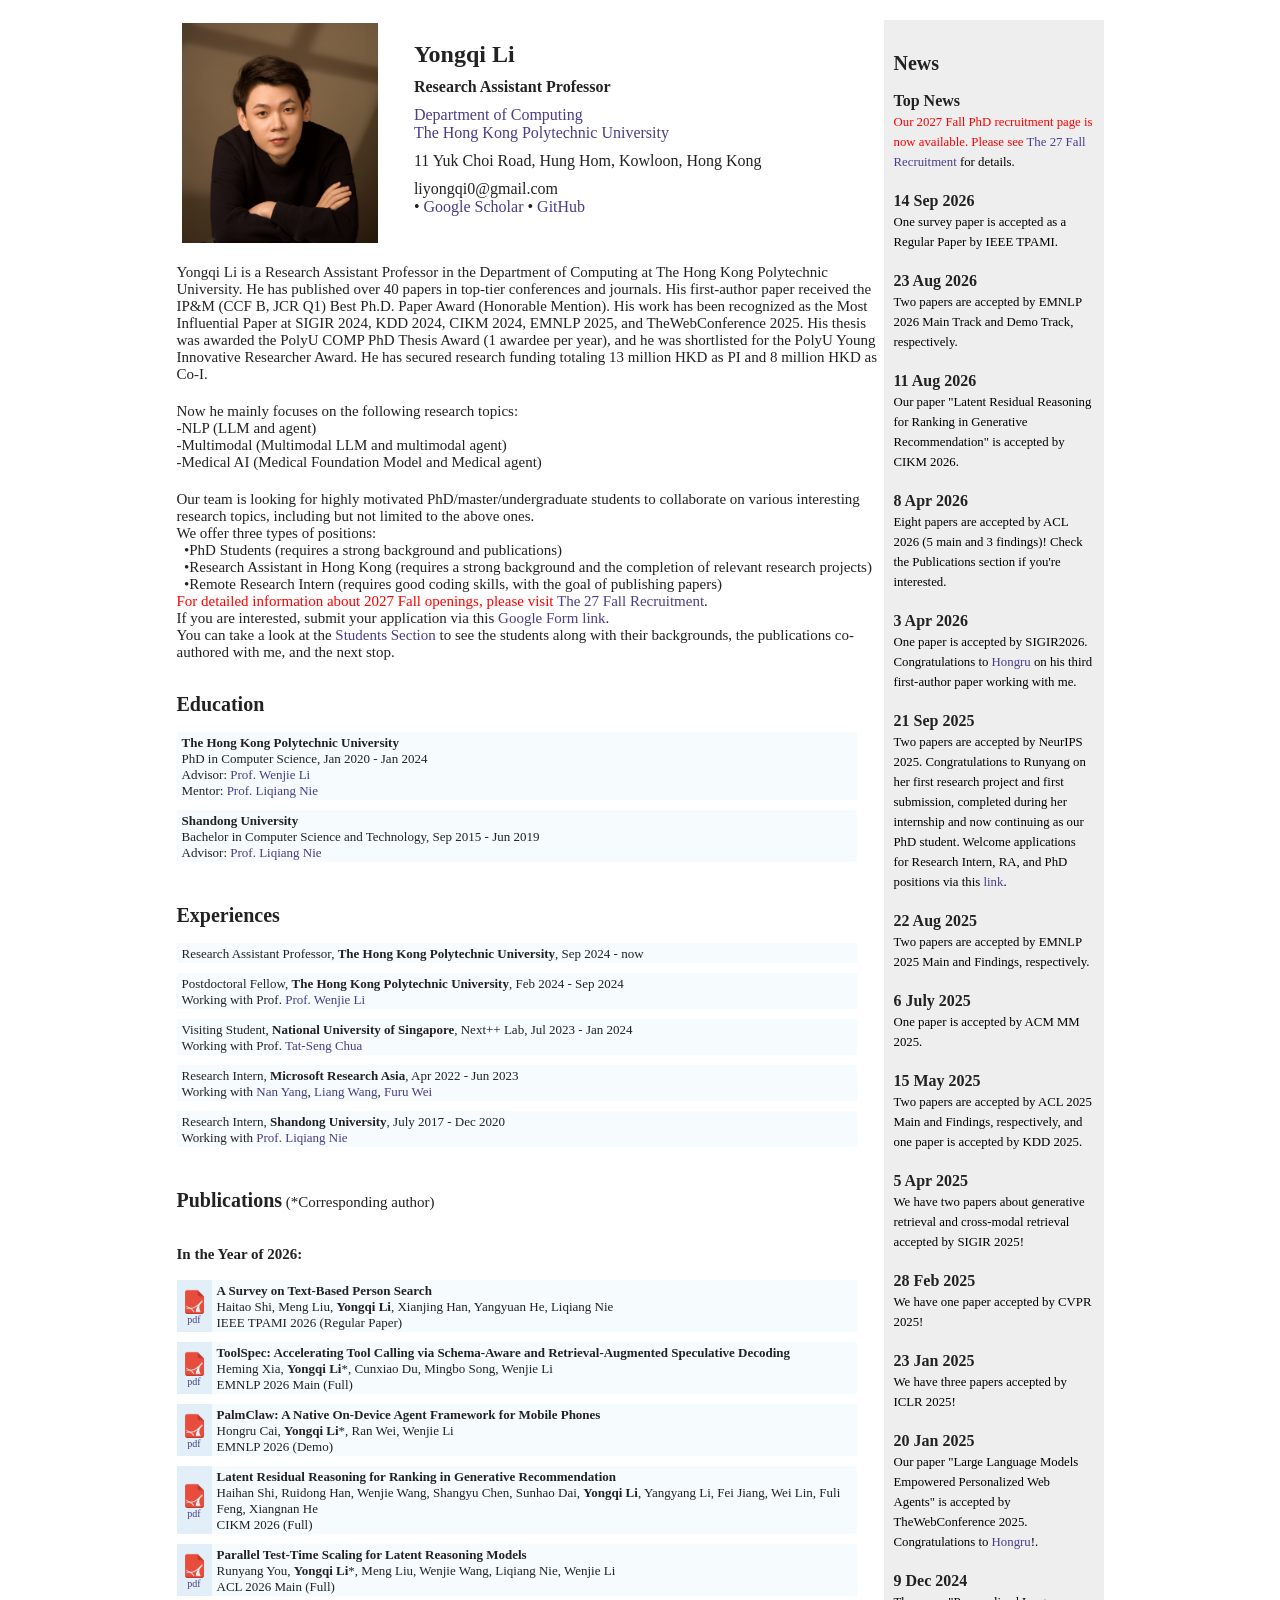
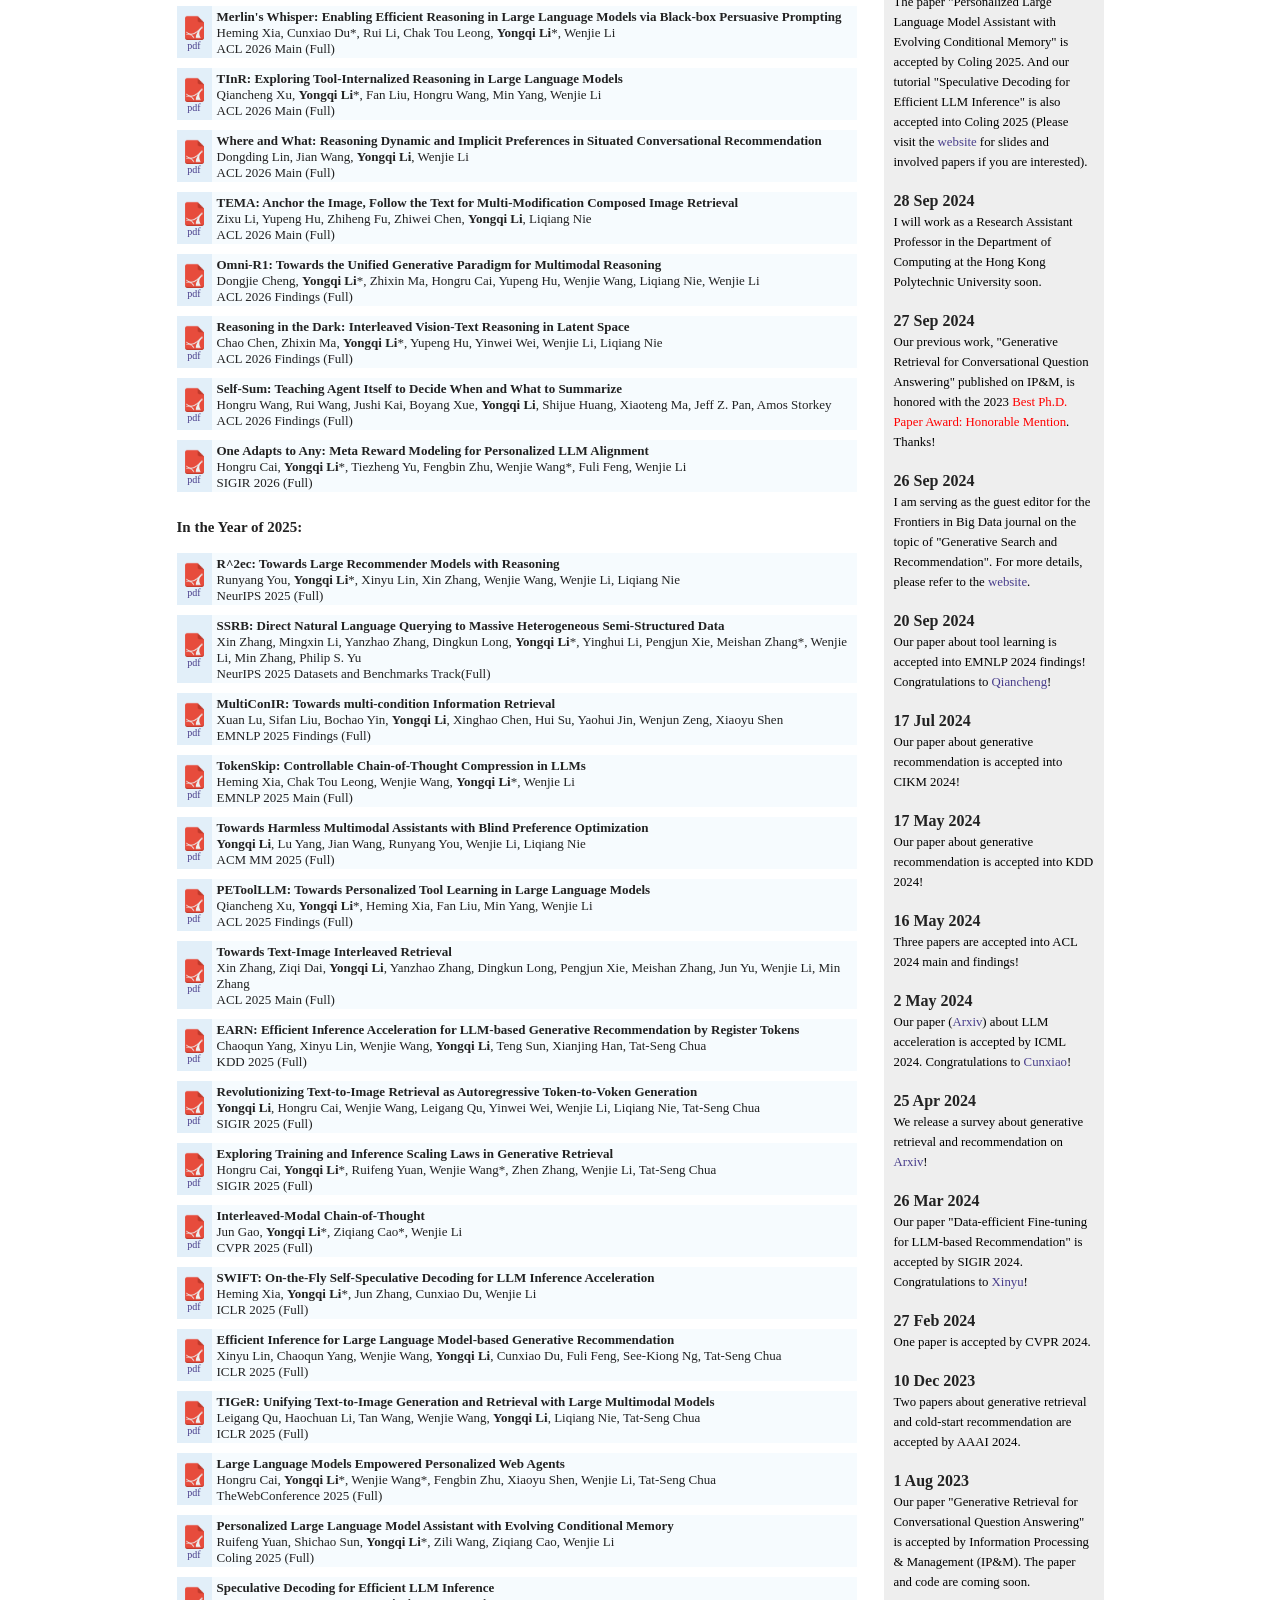
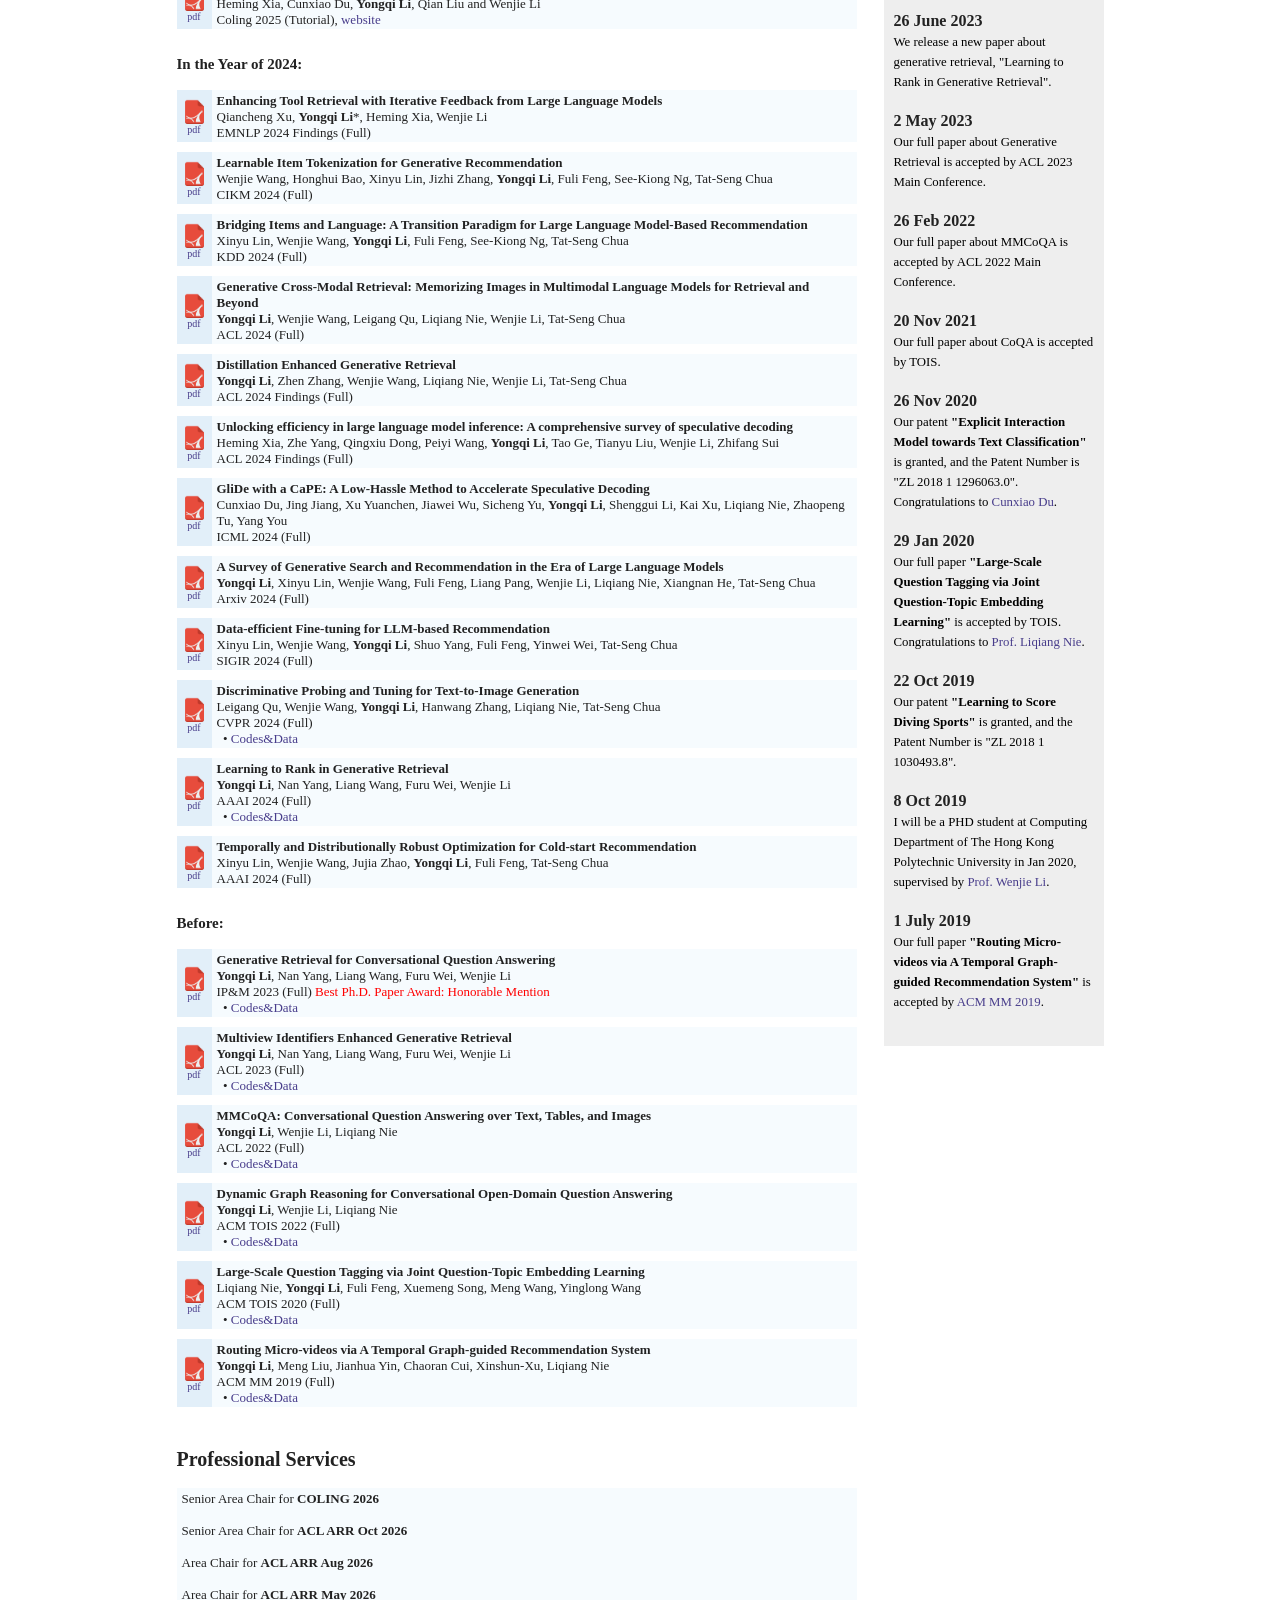
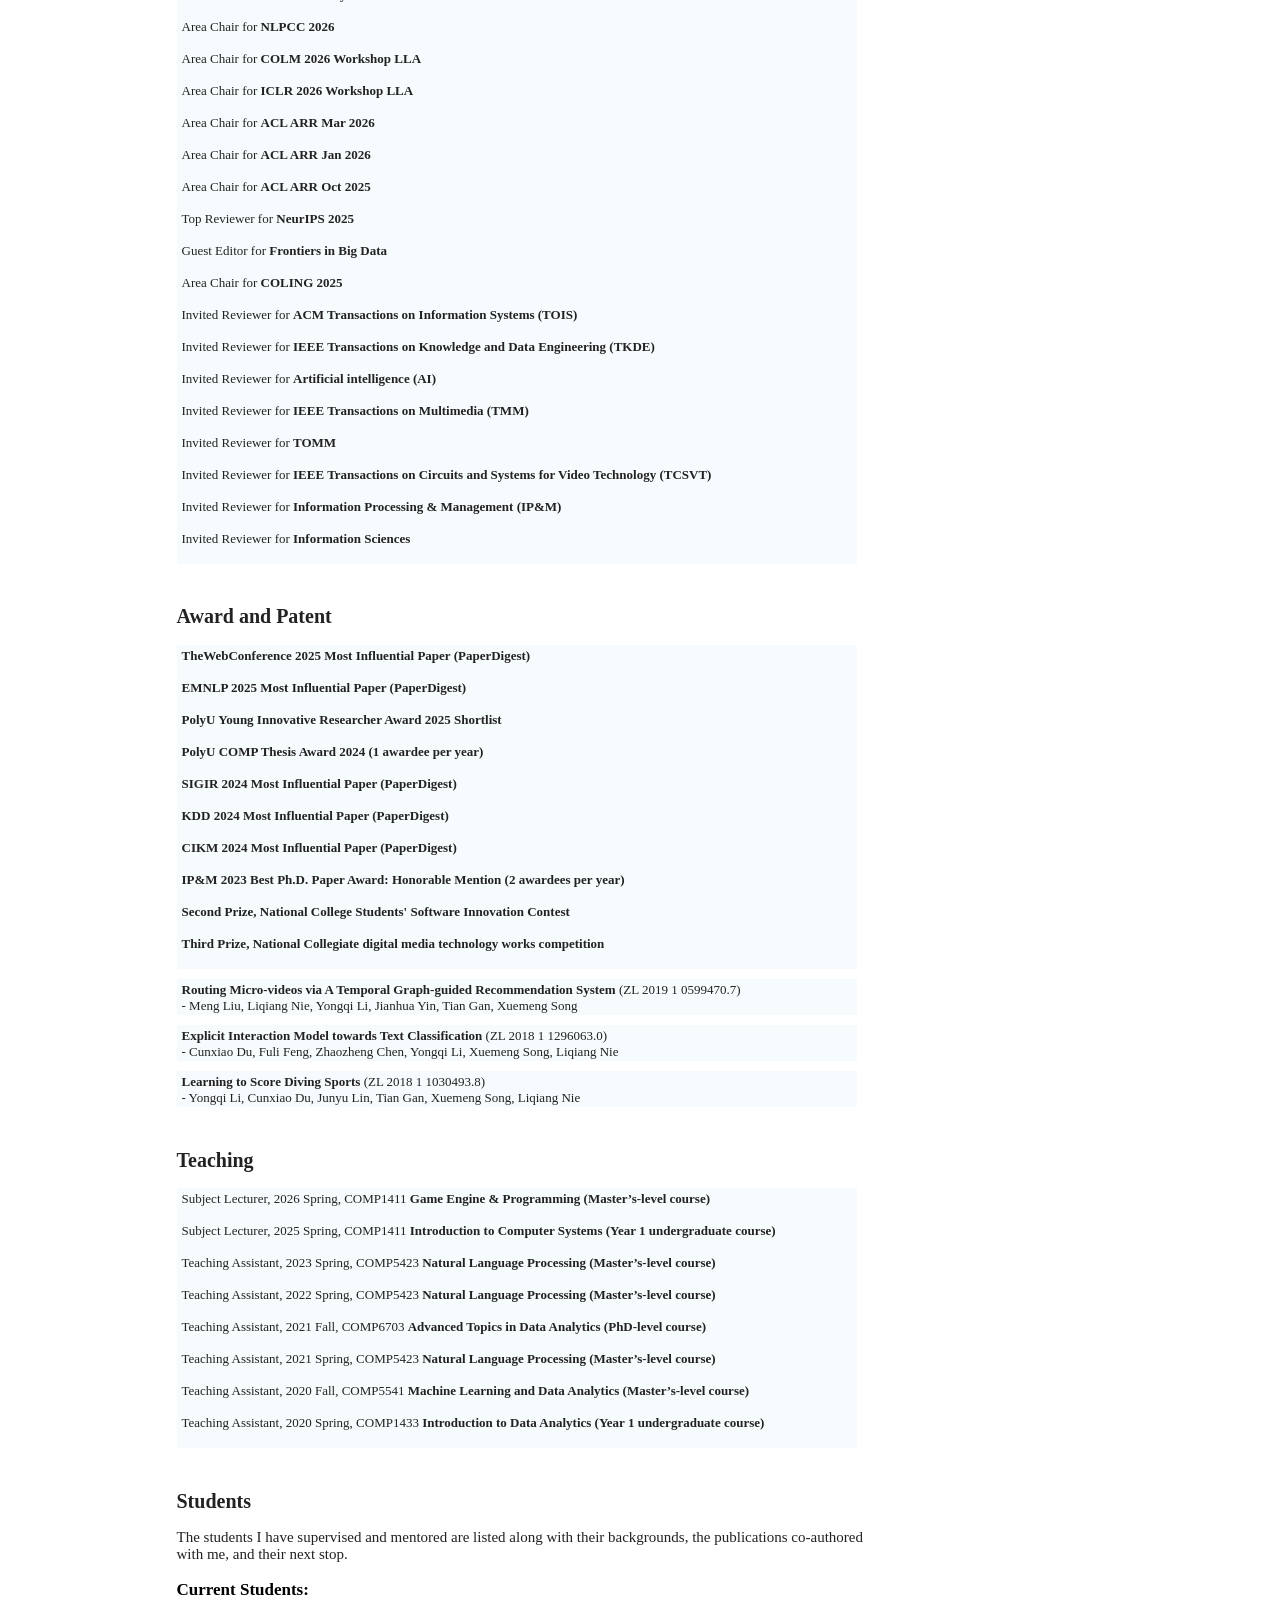
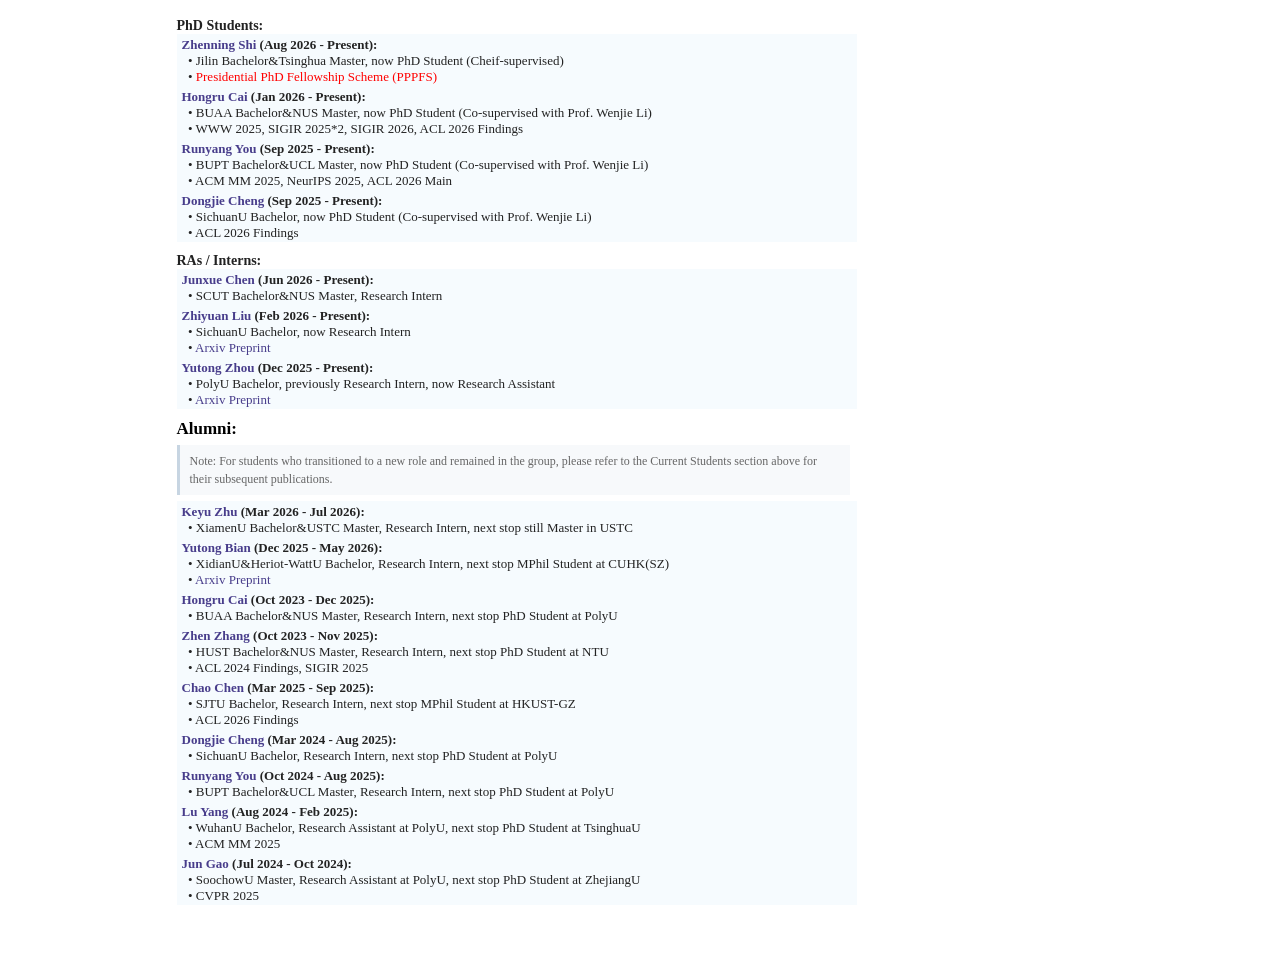
==== index.html @ d88c1c9e "Add ACL ARR Oct 2026 senior area chair service" ====
<!DOCTYPE html>
<html><head><meta http-equiv="Content-Type" content="text/html; charset=UTF-8"><meta content="IE=7.0000" http-equiv="X-UA-Compatible">
<title>Yongqi Li's Homepage</title>
<meta name="description" content="Yongqi Li.">
<meta name="keywords" content="Yongqi Li, Polyu, homepage, PHD">

<style>@-moz-keyframes nodeInserted{from{opacity:0.99;}to{opacity:1;}}@-webkit-keyframes nodeInserted{from{opacity:0.99;}to{opacity:1;}}@-o-keyframes nodeInserted{from{opacity:0.99;}to{opacity:1;}}@keyframes nodeInserted{from{opacity:0.99;}to{opacity:1;}}embed,object{animation-duration:.001s;-ms-animation-duration:.001s;-moz-animation-duration:.001s;-webkit-animation-duration:.001s;-o-animation-duration:.001s;animation-name:nodeInserted;-ms-animation-name:nodeInserted;-moz-animation-name:nodeInserted;-webkit-animation-name:nodeInserted;-o-animation-name:nodeInserted;}</style>	
	
<link rel="stylesheet" type="text/css" href="./files/liyongqi.css">
<meta name="google-site-verification" content="OU-xCmiAYHXy1Aj5mcXXaFv9VjXH0fn1X__CmSR6dUg" />

</head>


<body>
<div id="content">

<!-- ============================NEWS===========================================!-->
<div id="news">
    <h2>News</h2><br>
    <font size="3px">
		
    <b>Top News</b><br>
    <span class="easylink">
    <font color="#FF0000">Our 2027 Fall PhD recruitment page is now available. Please see</font> <a href="./recruitment/2027-fall.html" target="_blank">The 27 Fall Recruitment</a> for details.
    </span><br><br>
		
    <b>14 Sep 2026</b><br>
    <span class="easylink">
    One survey paper is accepted as a Regular Paper by IEEE TPAMI.
    </span><br><br>
		
    <b>23 Aug 2026</b><br>
    <span class="easylink">
    Two papers are accepted by EMNLP 2026 Main Track and Demo Track, respectively.
    </span><br><br>
		
    <b>11 Aug 2026</b><br>
    <span class="easylink">
    Our paper "Latent Residual Reasoning for Ranking in Generative Recommendation" is accepted by CIKM 2026.
    </span><br><br>
		

    <b>8 Apr 2026</b><br>
    <span class="easylink">
    Eight papers are accepted by ACL 2026 (5 main and 3 findings)! Check the Publications section if you're interested.
    </span><br><br>	
		
    <b>3 Apr 2026</b><br>
    <span class="easylink">
    One paper is accepted by SIGIR2026. Congratulations to <a href="https://hongrucai.github.io/" target="_blank">Hongru</a> on his third first-author paper working with me.
    </span><br><br>	
		
    <b>21 Sep 2025</b><br>
    <span class="easylink">
    Two papers are accepted by NeurIPS 2025. Congratulations to Runyang on her first research project and first submission, completed during her internship and now continuing as our PhD student. Welcome applications for Research Intern, RA, and PhD positions via this <a href="https://docs.google.com/forms/d/115_-SafJIjO_rqsUxLsIG0l2rPCyzAguagZvmbQ4vFg" target="_blank">link</a>.
    </span><br><br>	
		
    <b>22 Aug 2025</b><br>
    <span class="easylink">
    Two papers are accepted by EMNLP 2025 Main and Findings, respectively.
    </span><br><br>	
		
    <b>6 July 2025</b><br>
    <span class="easylink">
    One paper is accepted by ACM MM 2025.
    </span><br><br>	
	    
    <b>15 May 2025</b><br>
    <span class="easylink">
    Two papers are accepted by ACL 2025 Main and Findings, respectively, and one paper is accepted by KDD 2025.
    </span><br><br>	
	    	    
    <b>5 Apr 2025</b><br>
    <span class="easylink">
    We have two papers about generative retrieval and cross-modal retrieval accepted by SIGIR 2025!
    </span><br><br>	
	    
    <b>28 Feb 2025</b><br>
    <span class="easylink">
    We have one paper accepted by CVPR 2025!
    </span><br><br>	
	    
    <b>23 Jan 2025</b><br>
    <span class="easylink">
    We have three papers accepted by ICLR 2025!
    </span><br><br>	
	    
	    
    <b>20 Jan 2025</b><br>
    <span class="easylink">
    Our paper "Large Language Models Empowered Personalized Web Agents" is accepted by TheWebConference 2025. Congratulations to <a href="https://hongrucai.github.io/" target="_blank">Hongru</a>!.
    </span><br><br>	
	    
    <b>9 Dec 2024</b><br>
    <span class="easylink">
    The paper "Personalized Large Language Model Assistant with Evolving Conditional Memory" is accepted by Coling 2025. And our tutorial "Speculative Decoding for Efficient LLM Inference" is also accepted into Coling 2025 (Please visit the <a href="https://speculative-decoding.github.io/" target="_blank">website</a> for slides and involved papers if you are interested).
    </span><br><br>	
	    
    <b>28 Sep 2024</b><br>
    <span class="easylink">
    I will work as a Research Assistant Professor in the Department of Computing at the Hong Kong Polytechnic University soon.
    </span><br><br>	
	    
    <b>27 Sep 2024</b><br>
    <span class="easylink">
    Our previous work, "Generative Retrieval for Conversational Question Answering" published on IP&M, is honored with the 2023 <font color="#FF0000">Best Ph.D. Paper Award: Honorable Mention</font>. Thanks!
    </span><br><br>	
	    
    <b>26 Sep 2024</b><br>
    <span class="easylink">
    I am serving as the guest editor for the Frontiers in Big Data journal on the topic of "Generative Search and Recommendation". For more details, please refer to the <a href="https://www.frontiersin.org/research-topics/64483/generative-search-and-recommendation" target="_blank">website</a>.
    </span><br><br>	
	    

    <b>20 Sep 2024</b><br>
    <span class="easylink">
    Our paper about tool learning is accepted into EMNLP 2024 findings!  Congratulations to <a href="https://scholar.google.com/citations?user=V1bNf2wAAAAJ" target="_blank">Qiancheng</a>!
    </span><br><br>	
	    
	    
    <b>17 Jul 2024</b><br>
    <span class="easylink">
    Our paper about generative recommendation is accepted into CIKM 2024!
    </span><br><br>	


    <b>17 May 2024</b><br>
    <span class="easylink">
    Our paper about generative recommendation is accepted into KDD 2024!
    </span><br><br>	

	    
    <b>16 May 2024</b><br>
    <span class="easylink">
    Three papers are accepted into ACL 2024 main and findings!
    </span><br><br>	

	    
    <b>2 May 2024</b><br>
    <span class="easylink">
    Our paper (<a href="https://arxiv.org/abs/2402.02082" target="_blank">Arxiv</a>) about LLM acceleration is accepted by ICML 2024.  Congratulations to <a href="https://nonvolatilememory.github.io/" target="_blank">Cunxiao</a>!
    </span><br><br>	

	    
    
    <b>25 Apr 2024</b><br>
    <span class="easylink">
    We release a survey about generative retrieval and recommendation on <a href="https://arxiv.org/abs/2404.16924" target="_blank">Arxiv</a>!
    </span><br><br>


    <b>26 Mar 2024</b><br>
    <span class="easylink">
    Our paper "Data-efficient Fine-tuning for LLM-based Recommendation" is accepted by SIGIR 2024. Congratulations to <a href="https://scholar.google.com.hk/citations?user=0O_bs3UAAAAJ&hl=zh-CN" target="_blank">Xinyu</a>!
    </span><br><br>	
	    
    <b>27 Feb 2024</b><br>
    <span class="easylink">
    One paper is accepted by CVPR 2024. 
    </span><br><br>	
	    	    	  
	    
    <b>10 Dec 2023</b><br>
    <span class="easylink">
    Two papers about generative retrieval and cold-start recommendation are accepted by AAAI 2024. 
    </span><br><br>	
	    	    	    
    <b>1 Aug 2023</b><br>
    <span class="easylink">
    Our paper "Generative Retrieval for Conversational Question Answering" is accepted by Information Processing & Management (IP&M). The paper and code are coming soon.
    </span><br><br>	
	    	    
    <b>26 June 2023</b><br>
    <span class="easylink">
    We release a new paper about generative retrieval, "Learning to Rank in Generative Retrieval".
    </span><br><br>	
	    
    <b>2 May 2023</b><br>
    <span class="easylink">
    Our full paper about Generative Retrieval is accepted by ACL 2023 Main Conference.
    </span><br><br>	
	    
    <b>26 Feb 2022</b><br>
    <span class="easylink">
    Our full paper about MMCoQA is accepted by ACL 2022 Main Conference.
    </span><br><br>		    
	    
	    
    <b>20 Nov 2021</b><br>
    <span class="easylink">
    Our full paper about CoQA is accepted by TOIS.
    </span><br><br>	
	    
    <b>26 Nov 2020</b><br>
    <span class="easylink">
    Our patent <b>"Explicit Interaction Model towards Text Classification"</b> is granted, and the Patent Number is "ZL 2018 1 1296063.0". Congratulations to <a href="https://nonvolatilememory.github.io/" target="_blank">Cunxiao Du</a>.
    </span><br><br>	    

	    
    <b>29 Jan 2020</b><br>
    <span class="easylink">
    Our full paper <b>"Large-Scale Question Tagging via Joint Question-Topic Embedding Learning"</b> is accepted by TOIS. Congratulations to <a href="https://liqiangnie.github.io/" target="_blank">Prof. Liqiang Nie</a>. 
    </span><br><br>
	    
	    
    <b>22 Oct 2019</b><br>
    <span class="easylink">
    Our patent <b>"Learning to Score Diving Sports"</b> is granted, and the Patent Number is "ZL 2018 1 1030493.8". 
    </span><br><br>
	    
    <b>8 Oct 2019</b><br>
    <span class="easylink">
    I will be a PHD student at Computing Department of The Hong Kong Polytechnic University in Jan 2020, supervised by <a href="http://www4.comp.polyu.edu.hk/~cswjli/" target="_blank">Prof. Wenjie Li</a>.
    </span><br><br>
	    
    <b>1 July 2019</b><br>
    <span class="easylink">
    Our full paper <b>"Routing Micro-videos via A Temporal Graph-guided Recommendation System"</b> is accepted by <a href="https://www.acmmm.org/2019/" target="_blank">ACM MM 2019</a>.
    </span><br><br>
	    
    </font>
</div>
<!-- ============================NEWS===========================================!-->


<!-- ============================Profiles===========================================!-->
<div id="left">
<table style="background-color:white;">
<tbody><tr nosave="">
<td valign="CENTER">
<img src="./images/profile2.jpg" height="220" align="left">
</td>

<td valign="CENTER" align="left">
<font size="+0">
<b><font size="+2">Yongqi Li&nbsp;</font></b>
<p style="margin-left:0px;">
</p><p style="margin-left:0px;">
<b>Research Assistant Professor</b>
</p><p style="margin-left:0px;">
<a href="https://www.comp.polyu.edu.hk/en-us/", target="_blank">Department of Computing</a><br/>
<a href="https://www.polyu.edu.hk/web/en/home/index.html", target="_blank">The Hong Kong Polytechnic University</a><br/>
</p><p style="margin-left:0px;">
11 Yuk Choi Road, Hung Hom, Kowloon, Hong Kong<br>
</p><p style="margin-left:0px;">
liyongqi0@gmail.com</a><br>
<!--&bull; <a href="files/CV_liyongqi0.pdf">CV</a>!--> &bull; <a href="https://scholar.google.com.hk/citations?hl=zh-CN&user=JHpVycsAAAAJ">Google Scholar</a> &bull; <a href="https://github.com/ModalityDance">GitHub</a> <br>
</p></font><p><font size="+0">
</font>
</p></td>
</tr>
</tbody></table>

<div style="margin-top:20px;">
Yongqi Li is a Research Assistant Professor in the Department of Computing at The Hong Kong Polytechnic University. He has published over 40 papers in top-tier conferences and journals. 
His first-author paper received the IP&amp;M (CCF B, JCR Q1) Best Ph.D. Paper Award (Honorable Mention). His work has been recognized as the Most Influential Paper at SIGIR 2024, KDD 2024, CIKM 2024, EMNLP 2025, and TheWebConference 2025. 
His thesis was awarded the PolyU COMP PhD Thesis Award (1 awardee per year), and he was shortlisted for the PolyU Young Innovative Researcher Award. 
He has secured research funding totaling 13 million HKD as PI and 8 million HKD as Co-I. <be>
</div>
<div style="margin-top:20px;">
Now he mainly focuses on the following research topics:<br>
-NLP (LLM and agent)<br>
-Multimodal (Multimodal LLM and multimodal agent)<br>
-Medical AI (Medical Foundation Model and Medical agent)<be>
</div>
<div style="margin-top:20px;">
Our team is looking for highly motivated PhD/master/undergraduate students to collaborate on various interesting research topics, including but not limited to the above ones.<br>
We offer three types of positions:<br>
&nbsp;&nbsp;&bull;PhD Students (requires a strong background and publications)<br>
&nbsp;&nbsp;&bull;Research Assistant in Hong Kong (requires a strong background and the completion of relevant research projects)<br>
&nbsp;&nbsp;&bull;Remote Research Intern (requires good coding skills, with the goal of publishing papers)<br>
<font color="#FF0000">For detailed information about 2027 Fall openings, please visit</font> <a href="./recruitment/2027-fall.html" target="_blank">The 27 Fall Recruitment</a>.<br>
If you are interested, submit your application via this <a href="https://docs.google.com/forms/d/115_-SafJIjO_rqsUxLsIG0l2rPCyzAguagZvmbQ4vFg" target="_blank">Google Form link</a>.<br>
You can take a look at the <a href="#Students">Students Section</a> to see the students along with their backgrounds, the publications co-authored with me, and the next stop.
</div>
<!-- ============================Profiles===========================================!-->




<!-- ============================Education===========================================!-->
<h2 style="CLEAR: both;">Education</h2>
<table>
  <tbody>
  <tr>
    <td><span class="title">The Hong Kong Polytechnic University </span> <br>
	PhD in Computer Science, Jan 2020 - Jan 2024 <br>
	Advisor: <a href="http://www4.comp.polyu.edu.hk/~cswjli/" target="_blank">Prof. Wenjie Li</a> <br>
	Mentor:  <a href="https://liqiangnie.github.io/" target="_blank">Prof. Liqiang Nie</a>
	    
     </td></tr></tbody></table>

<table>
  <tbody>
  <tr>
    <td><span class="title">Shandong University </span> <br>
	Bachelor in Computer Science and Technology, Sep 2015 - Jun 2019 <br>
	Advisor:  <a href="https://liqiangnie.github.io/" target="_blank">Prof. Liqiang Nie</a>
     </td></tr></tbody></table>
<!-- ============================Education===========================================!-->


<!-- ============================Experiences===========================================!-->
<h2 style="CLEAR: both">Experiences</h2>
<table>
  <tbody><tr>
    <td> Research Assistant Professor, <span class="title">The Hong Kong Polytechnic University</span>, Sep 2024 - now<br>
		</td></tr></tbody>
</table>
<table>
  <tbody><tr>
    <td> Postdoctoral Fellow, <span class="title">The Hong Kong Polytechnic University</span>, Feb 2024 - Sep 2024 <br>
	Working with Prof. <a href="http://www4.comp.polyu.edu.hk/~cswjli/" target="_blank">Prof. Wenjie Li</a>
		</td></tr></tbody>
</table>
<table>
  <tbody><tr>
    <td> Visiting Student, <span class="title">National University of Singapore</span>, Next++ Lab, Jul 2023 - Jan 2024 <br>
	 Working with Prof. <a href="https://scholar.google.com.hk/citations?user=Z9DWCBEAAAAJ&hl=zh-CN" target="_blank">Tat-Seng Chua</a>
		</td></tr></tbody>
</table>
<table>
  <tbody><tr>
    <td> Research Intern, <span class="title">Microsoft Research Asia</span>, Apr 2022 - Jun 2023 <br>
		Working with <a href="https://scholar.google.com.hk/citations?user=InAQ3o0AAAAJ&hl=zh-CN&oi=ao" target="_blank">Nan Yang</a>, <a href="https://scholar.google.com.hk/citations?hl=zh-CN&user=NfJbKJ4AAAAJ" target="_blank">Liang Wang</a>, <a href="https://scholar.google.com.hk/citations?user=G-V1VpwAAAAJ&hl=en&oi=ao" target="_blank">Furu Wei</a>
		</td></tr></tbody>
</table>
<table>
  <tbody><tr>
    <td> Research Intern, <span class="title">Shandong University</span>, July 2017 - Dec 2020 <br>
		Working with <a href="https://liqiangnie.github.io/" target="_blank">Prof. Liqiang Nie</a>
		</td></tr></tbody>
</table>
<!-- ============================Experiences===========================================!-->


<!-- ============================Papers===========================================!-->


<div id="papers">
<h2 style="CLEAR: both">Publications<a href="" target="_blank"></a></h2> (*Corresponding author)
</br>


</br> <b> In the Year of 2026: </b> </br></br>

<table>
  <tbody>
  <tr>
    <td class="left"><a href="xxx"
      target="_blank"><img src="./images/pdf.png" width="25" height="25"><br>pdf</a></td>
    <td><span class="title">A Survey on Text-Based Person Search</span>
      <br>Haitao Shi, Meng Liu, <b>Yongqi Li</b>, Xianjing Han, Yangyuan He, Liqiang Nie
      <br>IEEE TPAMI 2026 (Regular Paper)
    </td>
  </tr>
  </tbody>
</table>

<table>
  <tbody>
  <tr>
    <td class="left"><a href="https://openreview.net/pdf?id=8YJuFvsi7a"
      target="_blank"><img src="./images/pdf.png" width="25" height="25"><br>pdf</a></td>
    <td><span class="title">ToolSpec: Accelerating Tool Calling via Schema-Aware and Retrieval-Augmented Speculative Decoding</span>
      <br>Heming Xia, <b>Yongqi Li</b>*, Cunxiao Du, Mingbo Song, Wenjie Li
      <br>EMNLP 2026 Main (Full)
    </td>
  </tr>
  </tbody>
</table>

<table>
  <tbody>
  <tr>
    <td class="left"><a href="https://arxiv.org/abs/2607.13027"
      target="_blank"><img src="./images/pdf.png" width="25" height="25"><br>pdf</a></td>
    <td><span class="title">PalmClaw: A Native On-Device Agent Framework for Mobile Phones</span>
      <br>Hongru Cai, <b>Yongqi Li</b>*, Ran Wei, Wenjie Li
      <br>EMNLP 2026 (Demo)
    </td>
  </tr>
  </tbody>
</table>

<table>
  <tbody>
  <tr>
    <td class="left"><a href="xxx"
      target="_blank"><img src="./images/pdf.png" width="25" height="25"><br>pdf</a></td>
    <td><span class="title">Latent Residual Reasoning for Ranking in Generative Recommendation</span>
      <br>Haihan Shi, Ruidong Han, Wenjie Wang, Shangyu Chen, Sunhao Dai, <b>Yongqi Li</b>, Yangyang Li, Fei Jiang, Wei Lin, Fuli Feng, Xiangnan He
      <br>CIKM 2026 (Full)
    </td>
  </tr>
  </tbody>
</table>

<table>
  <tbody>
  <tr>
    <td class="left"><a href="xxx" 
      target="_blank"><img src="./images/pdf.png" width="25" height="25"><br>pdf</a></td>
    <td><span class="title">Parallel Test-Time Scaling for Latent Reasoning Models</span> 
      <br> Runyang You, <b>Yongqi Li</b>*, Meng Liu, Wenjie Wang, Liqiang Nie, Wenjie Li
    <br>ACL 2026 Main (Full)
  </td>
  </tr>
 </tbody>
</table>

<table>
  <tbody>
  <tr>
    <td class="left"><a href="xxx" 
      target="_blank"><img src="./images/pdf.png" width="25" height="25"><br>pdf</a></td>
    <td><span class="title">Merlin's Whisper: Enabling Efficient Reasoning in Large Language Models via Black-box Persuasive Prompting</span> 
      <br> Heming Xia, Cunxiao Du*, Rui Li, Chak Tou Leong, <b>Yongqi Li</b>*, Wenjie Li
    <br>ACL 2026 Main (Full)
  </td>
  </tr>
 </tbody>
</table>



<table>
  <tbody>
  <tr>
    <td class="left"><a href="xxx" 
      target="_blank"><img src="./images/pdf.png" width="25" height="25"><br>pdf</a></td>
    <td><span class="title">TInR: Exploring Tool-Internalized Reasoning in Large Language Models</span> 
      <br> Qiancheng Xu, <b>Yongqi Li</b>*, Fan Liu, Hongru Wang, Min Yang, Wenjie Li
    <br>ACL 2026 Main (Full)
  </td>
  </tr>
 </tbody>
</table>


<table>
  <tbody>
  <tr>
    <td class="left"><a href="xxx" 
      target="_blank"><img src="./images/pdf.png" width="25" height="25"><br>pdf</a></td>
    <td><span class="title">Where and What: Reasoning Dynamic and Implicit Preferences in Situated Conversational Recommendation</span> 
      <br> Dongding Lin, Jian Wang, <b>Yongqi Li</b>, Wenjie Li
    <br>ACL 2026 Main (Full)
  </td>
  </tr>
 </tbody>
</table>

<table>
  <tbody>
  <tr>
    <td class="left"><a href="xxx" 
      target="_blank"><img src="./images/pdf.png" width="25" height="25"><br>pdf</a></td>
    <td><span class="title">TEMA: Anchor the Image, Follow the Text for Multi-Modification Composed Image Retrieval</span> 
      <br> Zixu Li, Yupeng Hu, Zhiheng Fu, Zhiwei Chen, <b>Yongqi Li</b>, Liqiang Nie
    <br>ACL 2026 Main (Full)
  </td>
  </tr>
 </tbody>
</table>
	
<table>
  <tbody>
  <tr>
    <td class="left"><a href="xxx" 
      target="_blank"><img src="./images/pdf.png" width="25" height="25"><br>pdf</a></td>
    <td><span class="title">Omni-R1: Towards the Unified Generative Paradigm for Multimodal Reasoning</span> 
      <br> Dongjie Cheng, <b>Yongqi Li</b>*, Zhixin Ma, Hongru Cai, Yupeng Hu, Wenjie Wang, Liqiang Nie, Wenjie Li
    <br>ACL 2026 Findings (Full)
  </td>
  </tr>
 </tbody>
</table>

<table>
  <tbody>
  <tr>
    <td class="left"><a href="xxx" 
      target="_blank"><img src="./images/pdf.png" width="25" height="25"><br>pdf</a></td>
    <td><span class="title">Reasoning in the Dark: Interleaved Vision-Text Reasoning in Latent Space</span> 
      <br> Chao Chen, Zhixin Ma, <b>Yongqi Li</b>*, Yupeng Hu, Yinwei Wei, Wenjie Li, Liqiang Nie
    <br>ACL 2026 Findings (Full)
  </td>
  </tr>
 </tbody>
</table>



<table>
  <tbody>
  <tr>
    <td class="left"><a href="xxx" 
      target="_blank"><img src="./images/pdf.png" width="25" height="25"><br>pdf</a></td>
    <td><span class="title">Self-Sum: Teaching Agent Itself to Decide When and What to Summarize</span> 
      <br> Hongru Wang, Rui Wang, Jushi Kai, Boyang Xue, <b>Yongqi Li</b>, Shijue Huang, Xiaoteng Ma, Jeff Z. Pan, Amos Storkey
    <br>ACL 2026 Findings (Full)
  </td>
  </tr>
 </tbody>
</table>
	
<table>
  <tbody>
  <tr>
    <td class="left"><a href="xxx" 
      target="_blank"><img src="./images/pdf.png" width="25" height="25"><br>pdf</a></td>
    <td><span class="title">One Adapts to Any: Meta Reward Modeling for Personalized LLM Alignment</span> 
      <br> Hongru Cai, <b>Yongqi Li</b>*, Tiezheng Yu, Fengbin Zhu, Wenjie Wang*, Fuli Feng, Wenjie Li
    <br>SIGIR 2026 (Full)
  </td>
  </tr>
 </tbody>
</table>

	
</br> <b> In the Year of 2025: </b> </br></br>


<table>
  <tbody>
  <tr>
    <td class="left"><a href="https://arxiv.org/abs/2505.16994" 
			target="_blank"><img src="./images/pdf.png" width="25" height="25"><br>pdf</a></td>
    <td><span class="title">R^2ec: Towards Large Recommender Models with Reasoning</span> 
      <br> Runyang You, <b>Yongqi Li</b>*, Xinyu Lin, Xin Zhang, Wenjie Wang, Wenjie Li, Liqiang Nie
    <br>NeurIPS 2025 (Full)
  </td>
  </tr>
 </tbody>
</table>
	
<table>
  <tbody>
  <tr>
    <td class="left"><a href="xxx" 
			target="_blank"><img src="./images/pdf.png" width="25" height="25"><br>pdf</a></td>
    <td><span class="title">SSRB: Direct Natural Language Querying to Massive Heterogeneous Semi-Structured Data</span> 
      <br> Xin Zhang, Mingxin Li, Yanzhao Zhang, Dingkun Long, <b>Yongqi Li</b>*, Yinghui Li, Pengjun Xie, Meishan Zhang*, Wenjie Li, Min Zhang, Philip S. Yu
    <br>NeurIPS 2025 Datasets and Benchmarks Track(Full)
  </td>
  </tr>
 </tbody>
</table>

<table>
  <tbody>
  <tr>
    <td class="left"><a href="https://arxiv.org/abs/2503.08046" 
			target="_blank"><img src="./images/pdf.png" width="25" height="25"><br>pdf</a></td>
    <td><span class="title">MultiConIR: Towards multi-condition Information Retrieval</span> 
      <br> Xuan Lu, Sifan Liu, Bochao Yin, <b>Yongqi Li</b>, Xinghao Chen, Hui Su, Yaohui Jin, Wenjun Zeng, Xiaoyu Shen
    <br>EMNLP 2025 Findings (Full)
  </td>
  </tr>
 </tbody>
</table>

	
<table>
  <tbody>
  <tr>
    <td class="left"><a href="https://arxiv.org/abs/2502.12067" 
			target="_blank"><img src="./images/pdf.png" width="25" height="25"><br>pdf</a></td>
    <td><span class="title">TokenSkip: Controllable Chain-of-Thought Compression in LLMs</span> 
      <br> Heming Xia, Chak Tou Leong, Wenjie Wang, <b>Yongqi Li</b>*, Wenjie Li
    <br>EMNLP 2025 Main (Full)
  </td>
  </tr>
 </tbody>
</table>


	
<table>
  <tbody>
  <tr>
    <td class="left"><a href="https://arxiv.org/abs/2502.18980" 
			target="_blank"><img src="./images/pdf.png" width="25" height="25"><br>pdf</a></td>
    <td><span class="title">Towards Harmless Multimodal Assistants with Blind Preference Optimization</span> 
      <br> <b>Yongqi Li</b>, Lu Yang, Jian Wang, Runyang You, Wenjie Li, Liqiang Nie
    <br>ACM MM 2025 (Full)
  </td>
  </tr>
 </tbody>
</table>

<table>
  <tbody>
  <tr>
    <td class="left"><a href="https://arxiv.org/abs/2502.18980" 
			target="_blank"><img src="./images/pdf.png" width="25" height="25"><br>pdf</a></td>
    <td><span class="title">PEToolLLM: Towards Personalized Tool Learning in Large Language Models</span> 
      <br>Qiancheng Xu, <b>Yongqi Li</b>*, Heming Xia, Fan Liu, Min Yang, Wenjie Li
    <br>ACL 2025 Findings (Full)
  </td>
  </tr>
 </tbody>
</table>

	
<table>
  <tbody>
  <tr>
    <td class="left"><a href="https://arxiv.org/abs/2502.12799" 
			target="_blank"><img src="./images/pdf.png" width="25" height="25"><br>pdf</a></td>
    <td><span class="title">Towards Text-Image Interleaved Retrieval</span> 
      <br>Xin Zhang, Ziqi Dai, <b>Yongqi Li</b>, Yanzhao Zhang, Dingkun Long, Pengjun Xie, Meishan Zhang, Jun Yu, Wenjie Li, Min Zhang
    <br>ACL 2025 Main (Full)
  </td>
  </tr>
 </tbody>
</table>
	
	
<table>
  <tbody>
  <tr>
    <td class="left"><a href="" 
			target="_blank"><img src="./images/pdf.png" width="25" height="25"><br>pdf</a></td>
    <td><span class="title">EARN: Efficient Inference Acceleration for LLM-based Generative Recommendation by Register Tokens</span> 
      <br>Chaoqun Yang, Xinyu Lin, Wenjie Wang, <b>Yongqi Li</b>, Teng Sun, Xianjing Han, Tat-Seng Chua
    <br>KDD 2025 (Full)
  </td>
  </tr>
 </tbody>
</table>
	
<table>
  <tbody>
  <tr>
    <td class="left"><a href="https://arxiv.org/abs/2407.17274" 
			target="_blank"><img src="./images/pdf.png" width="25" height="25"><br>pdf</a></td>
    <td><span class="title">Revolutionizing Text-to-Image Retrieval as Autoregressive Token-to-Voken Generation</span> 
      <br><b>Yongqi Li</b>, Hongru Cai, Wenjie Wang, Leigang Qu, Yinwei Wei, Wenjie Li, Liqiang Nie, Tat-Seng Chua
    <br>SIGIR 2025 (Full)
  </td>
  </tr>
 </tbody>
</table>
	
<table>
  <tbody>
  <tr>
    <td class="left"><a href="https://arxiv.org/abs/2503.18941" 
			target="_blank"><img src="./images/pdf.png" width="25" height="25"><br>pdf</a></td>
    <td><span class="title">Exploring Training and Inference Scaling Laws in Generative Retrieval</span> 
      <br>Hongru Cai, <b>Yongqi Li</b>*, Ruifeng Yuan, Wenjie Wang*, Zhen Zhang, Wenjie Li, Tat-Seng Chua
    <br>SIGIR 2025 (Full)
  </td>
  </tr>
 </tbody>
</table>	
	
<table>
  <tbody>
  <tr>
    <td class="left"><a href="https://arxiv.org/abs/2410.06916" 
			target="_blank"><img src="./images/pdf.png" width="25" height="25"><br>pdf</a></td>
    <td><span class="title">Interleaved-Modal Chain-of-Thought</span> 
      <br>Jun Gao, <b>Yongqi Li</b>*, Ziqiang Cao*, Wenjie Li
    <br>CVPR 2025 (Full)
  </td>
  </tr>
 </tbody>
</table>	
	
	
	
<table>
  <tbody>
  <tr>
    <td class="left"><a href="https://arxiv.org/abs/2410.06916" 
			target="_blank"><img src="./images/pdf.png" width="25" height="25"><br>pdf</a></td>
    <td><span class="title">SWIFT: On-the-Fly Self-Speculative Decoding for LLM Inference Acceleration</span> 
      <br>Heming Xia, <b>Yongqi Li</b>*, Jun Zhang, Cunxiao Du, Wenjie Li
    <br>ICLR 2025 (Full)
  </td>
  </tr>
 </tbody>
</table>	
	
<table>
  <tbody>
  <tr>
    <td class="left"><a href="https://arxiv.org/abs/2410.05165" 
			target="_blank"><img src="./images/pdf.png" width="25" height="25"><br>pdf</a></td>
    <td><span class="title">Efficient Inference for Large Language Model-based Generative Recommendation </span> 
      <br>Xinyu Lin, Chaoqun Yang, Wenjie Wang, <b>Yongqi Li</b>, Cunxiao Du, Fuli Feng, See-Kiong Ng, Tat-Seng Chua
    <br>ICLR 2025 (Full)
  </td>
  </tr>
 </tbody>
</table>	

<table>
  <tbody>
  <tr>
    <td class="left"><a href="https://arxiv.org/abs/2406.05814" 
			target="_blank"><img src="./images/pdf.png" width="25" height="25"><br>pdf</a></td>
    <td><span class="title">TIGeR: Unifying Text-to-Image Generation and Retrieval with Large Multimodal Models </span> 
      <br>Leigang Qu, Haochuan Li, Tan Wang, Wenjie Wang, <b>Yongqi Li</b>, Liqiang Nie, Tat-Seng Chua
    <br>ICLR 2025 (Full)
  </td>
  </tr>
 </tbody>
</table>
	
<table>
  <tbody>
  <tr>
    <td class="left"><a href="https://arxiv.org/abs/2410.17236" 
			target="_blank"><img src="./images/pdf.png" width="25" height="25"><br>pdf</a></td>
    <td><span class="title">Large Language Models Empowered Personalized Web Agents </span> 
      <br>Hongru Cai, <b>Yongqi Li</b>*, Wenjie Wang*, Fengbin Zhu, Xiaoyu Shen, Wenjie Li, Tat-Seng Chua
    <br>TheWebConference 2025 (Full)
  </td>
  </tr>
 </tbody>
</table>
	
<table>
  <tbody>
  <tr>
    <td class="left"><a href="" 
			target="_blank"><img src="./images/pdf.png" width="25" height="25"><br>pdf</a></td>
    <td><span class="title">Personalized Large Language Model Assistant with Evolving Conditional Memory </span> 
      <br>Ruifeng Yuan, Shichao Sun, <b>Yongqi Li</b>*, Zili Wang, Ziqiang Cao, Wenjie Li
    <br>Coling 2025 (Full)
  </td>
  </tr>
 </tbody>
</table>
	
<table>
  <tbody>
  <tr>
    <td class="left"><a href="" 
			target="_blank"><img src="./images/pdf.png" width="25" height="25"><br>pdf</a></td>
    <td><span class="title">Speculative Decoding for Efficient LLM Inference </span> 
      <br>Heming Xia, Cunxiao Du, <b>Yongqi Li</b>, Qian Liu and Wenjie Li
    <br>Coling 2025 (Tutorial), <a href="https://speculative-decoding.github.io/" target="_blank">website</a>
  </td>
  </tr>
 </tbody>
</table>
</br> <b> In the Year of 2024: </b> </br></br>
<table>
  <tbody>
  <tr>
    <td class="left"><a href="https://arxiv.org/abs/2406.17465" 
			target="_blank"><img src="./images/pdf.png" width="25" height="25"><br>pdf</a></td>
    <td><span class="title">Enhancing Tool Retrieval with Iterative Feedback from Large Language Models </span> 
      <br>Qiancheng Xu, <b>Yongqi Li</b>*, Heming Xia, Wenjie Li
    <br>EMNLP 2024 Findings (Full)
  </td>
  </tr>
 </tbody>
</table>
	
<table>
  <tbody>
  <tr>
    <td class="left"><a href="https://arxiv.org/abs/2405.07314" 
			target="_blank"><img src="./images/pdf.png" width="25" height="25"><br>pdf</a></td>
    <td><span class="title">Learnable Item Tokenization for Generative Recommendation </span> 
      <br>Wenjie Wang, Honghui Bao, Xinyu Lin, Jizhi Zhang, <b>Yongqi Li</b>, Fuli Feng, See-Kiong Ng, Tat-Seng Chua
    <br>CIKM 2024 (Full)
  </td>
  </tr>
 </tbody>
</table>
	
<table>
  <tbody>
  <tr>
    <td class="left"><a href="https://arxiv.org/abs/2310.06491" 
			target="_blank"><img src="./images/pdf.png" width="25" height="25"><br>pdf</a></td>
    <td><span class="title">Bridging Items and Language: A Transition Paradigm for Large Language Model-Based Recommendation </span> 
      <br>Xinyu Lin, Wenjie Wang, <b>Yongqi Li</b>, Fuli Feng, See-Kiong Ng, Tat-Seng Chua
    <br>KDD 2024 (Full)
  </td>
  </tr>
 </tbody>
</table>
	
<table>
  <tbody>
  <tr>
    <td class="left"><a href="https://arxiv.org/abs/2402.10805" 
			target="_blank"><img src="./images/pdf.png" width="25" height="25"><br>pdf</a></td>
    <td><span class="title">Generative Cross-Modal Retrieval: Memorizing Images in Multimodal Language Models for Retrieval and Beyond</span> 
      <br><b>Yongqi Li</b>, Wenjie Wang, Leigang Qu, Liqiang Nie, Wenjie Li, Tat-Seng Chua
    <br>ACL 2024 (Full)
  </td>
  </tr>
 </tbody>
</table>	


<table>
  <tbody>
  <tr>
    <td class="left"><a href="https://arxiv.org/abs/2402.10769" 
			target="_blank"><img src="./images/pdf.png" width="25" height="25"><br>pdf</a></td>
    <td><span class="title">Distillation Enhanced Generative Retrieval</span> 
      <br><b>Yongqi Li</b>, Zhen Zhang, Wenjie Wang, Liqiang Nie, Wenjie Li, Tat-Seng Chua
    <br>ACL 2024 Findings (Full)
  </td>
  </tr>
 </tbody>
</table>


<table>
  <tbody>
  <tr>
    <td class="left"><a href="https://arxiv.org/abs/2401.07851" 
			target="_blank"><img src="./images/pdf.png" width="25" height="25"><br>pdf</a></td>
    <td><span class="title">Unlocking efficiency in large language model inference: A comprehensive survey of speculative decoding</span> 
      <br>Heming Xia, Zhe Yang, Qingxiu Dong, Peiyi Wang, <b>Yongqi Li</b>, Tao Ge, Tianyu Liu, Wenjie Li, Zhifang Sui
    <br>ACL 2024 Findings (Full)
  </td>
  </tr>
 </tbody>
</table>
	
	
<table>
  <tbody>
  <tr>
    <td class="left"><a href="https://arxiv.org/abs/2402.02082" 
			target="_blank"><img src="./images/pdf.png" width="25" height="25"><br>pdf</a></td>
    <td><span class="title">GliDe with a CaPE: A Low-Hassle Method to Accelerate Speculative Decoding</span> 
      <br>Cunxiao Du, Jing Jiang, Xu Yuanchen, Jiawei Wu, Sicheng Yu, <b>Yongqi Li</b>, Shenggui Li, Kai Xu, Liqiang Nie, Zhaopeng Tu, Yang You
    <br>ICML 2024 (Full)
  </td>
  </tr>
 </tbody>
</table>

<table>
  <tbody>
  <tr>
    <td class="left"><a href="https://arxiv.org/abs/2404.16924" 
			target="_blank"><img src="./images/pdf.png" width="25" height="25"><br>pdf</a></td>
    <td><span class="title">A Survey of Generative Search and Recommendation in the Era of Large Language Models</span> 
      <br><b>Yongqi Li</b>,  Xinyu Lin, Wenjie Wang, Fuli Feng, Liang Pang, Wenjie Li, Liqiang Nie, Xiangnan He, Tat-Seng Chua
    <br>Arxiv 2024 (Full)
  </td>
  </tr>
 </tbody>
</table>
	
<table>
  <tbody>
  <tr>
    <td class="left"><a href="https://arxiv.org/abs/2401.17197" 
			target="_blank"><img src="./images/pdf.png" width="25" height="25"><br>pdf</a></td>
    <td><span class="title">Data-efficient Fine-tuning for LLM-based Recommendation</span> 
      <br>Xinyu Lin, Wenjie Wang, <b>Yongqi Li</b>, Shuo Yang, Fuli Feng, Yinwei Wei, Tat-Seng Chua
    <br>SIGIR 2024 (Full)
  </td>
  </tr>
 </tbody>
</table>
	
<table>
  <tbody>
  <tr>
    <td class="left"><a href="https://arxiv.org/abs/2306.15222" 
			target="_blank"><img src="./images/pdf.png" width="25" height="25"><br>pdf</a></td>
    <td><span class="title">Discriminative Probing and Tuning for Text-to-Image Generation</span> 
      <br><be> Leigang Qu, Wenjie Wang, <b>Yongqi Li</b>, Hanwang Zhang, Liqiang Nie, Tat-Seng Chua
    <br>CVPR 2024 (Full)
    <br>&nbsp;&nbsp;&bull; <a href="https://dpt-t2i.github.io/" target="_blank">Codes&Data</a> &nbsp;&nbsp;
  </td>
  </tr>
 </tbody>
</table>
	
<table>
  <tbody>
  <tr>
    <td class="left"><a href="https://arxiv.org/abs/2306.15222" 
			target="_blank"><img src="./images/pdf.png" width="25" height="25"><br>pdf</a></td>
    <td><span class="title">Learning to Rank in Generative Retrieval</span> 
      <br><b>Yongqi Li</b>, Nan Yang, Liang Wang, Furu Wei, Wenjie Li
    <br>AAAI 2024 (Full)
    <br>&nbsp;&nbsp;&bull; <a href="https://github.com/liyongqi67/LTRGR" target="_blank">Codes&Data</a> &nbsp;&nbsp;
  </td>
  </tr>
 </tbody>
</table>

<table>
  <tbody>
  <tr>
    <td class="left"><a href="https://arxiv.org/abs/2306.15222" 
			target="_blank"><img src="./images/pdf.png" width="25" height="25"><br>pdf</a></td>
    <td><span class="title">Temporally and Distributionally Robust Optimization for Cold-start Recommendation</span> 
      <br>Xinyu Lin, Wenjie Wang, Jujia Zhao, <b>Yongqi Li</b>, Fuli Feng, Tat-Seng Chua
    <br>AAAI 2024 (Full)
  </td>
  </tr>
 </tbody>
</table>


</br> <b> Before: </b> </br></br>	
<table>
  <tbody>
  <tr>
    <td class="left"><a href="papers/Generative Retrieval for Conversational Question Answering.pdf" 
			target="_blank"><img src="./images/pdf.png" width="25" height="25"><br>pdf</a></td>
    <td><span class="title">Generative Retrieval for Conversational Question Answering </span> 
      <br><b>Yongqi Li</b>, Nan Yang, Liang Wang, Furu Wei, Wenjie Li
    <br>IP&M 2023 (Full) <font color="#FF0000">Best Ph.D. Paper Award: Honorable Mention</font>
   <br>&nbsp;&nbsp;&bull; <a href="https://github.com/liyongqi67/GCoQA" target="_blank">Codes&Data</a> &nbsp;&nbsp;
  </td>
  </tr>
 </tbody>
</table>
	
<table>
  <tbody>
  <tr>
    <td class="left"><a href="https://arxiv.org/abs/2305.16675" 
			target="_blank"><img src="./images/pdf.png" width="25" height="25"><br>pdf</a></td>
    <td><span class="title">Multiview Identifiers Enhanced Generative Retrieval</span> 
      <br><b>Yongqi Li</b>, Nan Yang, Liang Wang, Furu Wei, Wenjie Li
    <br>ACL 2023 (Full)
   <br>&nbsp;&nbsp;&bull; <a href="https://github.com/liyongqi67/MINDER" target="_blank">Codes&Data</a> &nbsp;&nbsp;
  </td>
  </tr>
 </tbody>
</table>


<table>
  <tbody>
  <tr>
    <td class="left"><a href="papers/MMCoQA Conversational Question Answering over Text Tables and Images.pdf" 
			target="_blank"><img src="./images/pdf.png" width="25" height="25"><br>pdf</a></td>
    <td><span class="title">MMCoQA: Conversational Question Answering over Text, Tables, and Images</span> 
      <br><b>Yongqi Li</b>, Wenjie Li, Liqiang Nie
    <br>ACL 2022 (Full)
   <br>&nbsp;&nbsp;&bull; <a href="https://github.com/liyongqi67/MMCoQA" target="_blank">Codes&Data</a> &nbsp;&nbsp;
  </td>
  </tr>
 </tbody>
</table>

<table>
  <tbody>
  <tr>
    <td class="left"><a href="papers/Dynamic Graph Reasoning for Conversational Open-Domain Question Answering.pdf" 
			target="_blank"><img src="./images/pdf.png" width="25" height="25"><br>pdf</a></td>
    <td><span class="title">Dynamic Graph Reasoning for Conversational Open-Domain Question Answering</span> 
      <br><b>Yongqi Li</b>, Wenjie Li, Liqiang Nie
    <br>ACM TOIS 2022 (Full)
   <br>&nbsp;&nbsp;&bull; <a href="https://github.com/liyongqi67/DGRCoQA" target="_blank">Codes&Data</a> &nbsp;&nbsp;
  </td>
  </tr>
 </tbody>
</table>




<table>
  <tbody>
  <tr>
    <td class="left"><a href="papers/Large-Scale_Question_Tagging_via_Joint_Question-Topic_Embedding_Learning.pdf" 
			target="_blank"><img src="./images/pdf.png" width="25" height="25"><br>pdf</a></td>
    <td><span class="title">Large-Scale Question Tagging via Joint Question-Topic Embedding Learning</span> 
      <br>Liqiang Nie, <b>Yongqi Li</b>, Fuli Feng, Xuemeng Song, Meng Wang, Yinglong Wang
    <br>ACM TOIS 2020 (Full)
   <br>&nbsp;&nbsp;&bull; <a href="https://github.com/liyongqi67/PROFIT" target="_blank">Codes&Data</a> &nbsp;&nbsp;
  </td>
  </tr>
 </tbody>
</table>

<table>
  <tbody>
  <tr>
    <td class="left"><a href="papers/MM2019_Routing_Micro_videos_via_A_Temporal_Graph_guided_Recommendation_System.pdf" 
			target="_blank"><img src="./images/pdf.png" width="25" height="25"><br>pdf</a></td>
    <td><span class="title">Routing Micro-videos via A Temporal Graph-guided Recommendation System</span> 
      <br><b>Yongqi Li</b>, Meng Liu, Jianhua Yin, Chaoran Cui, Xinshun-Xu, Liqiang Nie
    <br>ACM MM 2019 (Full)
   <br>&nbsp;&nbsp;&bull; <a href="https://github.com/liyongqi67/ALPINE" target="_blank">Codes&Data</a> &nbsp;&nbsp;
  </td>
  </tr>
 </tbody>
</table>
<!-- ============================Papers===========================================!-->

	
<!-- ============================Professional Services===========================================!-->
<h2 style="CLEAR: both;">Professional Services</h2>
<table><tbody><tr><td>
  Senior Area Chair for <span class="title">COLING 2026</span><br><br>
  Senior Area Chair for <span class="title">ACL ARR Oct 2026</span><br><br>
  Area Chair for <span class="title">ACL ARR Aug 2026</span><br><br>
  Area Chair for <span class="title">ACL ARR May 2026</span><br><br>
  Area Chair for <span class="title">NLPCC 2026</span><br><br>
  Area Chair for <span class="title">COLM 2026 Workshop LLA</span><br><br>
  Area Chair for <span class="title">ICLR 2026 Workshop LLA</span><br><br>
  Area Chair for <span class="title">ACL ARR Mar 2026</span><br><br>
  Area Chair for <span class="title">ACL ARR Jan 2026</span><br><br>
  Area Chair for <span class="title">ACL ARR Oct 2025</span><br><br>
  Top Reviewer for <span class="title">NeurIPS 2025</span><br><br>
  Guest Editor for <span class="title">Frontiers in Big Data</span><br><br>
  Area Chair for <span class="title">COLING 2025</span><br><br>
  Invited Reviewer for <span class="title">ACM Transactions on Information Systems (TOIS)</span><br><br>
  Invited Reviewer for <span class="title">IEEE Transactions on Knowledge and Data Engineering (TKDE)</span><br><br>
  Invited Reviewer for <span class="title">Artificial intelligence (AI)</span><br><br>
  Invited Reviewer for <span class="title">IEEE Transactions on Multimedia (TMM)</span><br><br>
  Invited Reviewer for <span class="title">TOMM</span><br><br>
  Invited Reviewer for <span class="title">IEEE Transactions on Circuits and Systems for Video Technology (TCSVT)</span><br><br>
  Invited Reviewer for <span class="title">Information Processing & Management (IP&M)</span><br><br>
  Invited Reviewer for <span class="title">Information Sciences</span><br><br>
</td></tr></tbody></table>
<!-- ============================Professional Services===========================================!-->

	
<!-- ============================Award and Patent===========================================!-->
<h2 style="CLEAR: both;">Award and Patent</h2>
   <table><tbody><tr><td>
	<span class="title">TheWebConference 2025 Most Influential Paper (PaperDigest)</span><br><br>
	<span class="title">EMNLP 2025 Most Influential Paper (PaperDigest)</span><br><br>
   <span class="title">PolyU Young Innovative Researcher Award 2025 Shortlist</span><br><br>
   <span class="title">PolyU COMP Thesis Award 2024 (1 awardee per year)</span><br><br>
	<span class="title">SIGIR 2024 Most Influential Paper (PaperDigest)</span><br><br>
	<span class="title">KDD 2024 Most Influential Paper (PaperDigest)</span><br><br>
	<span class="title">CIKM 2024 Most Influential Paper (PaperDigest)</span><br><br>
   <span class="title">IP&M 2023 Best Ph.D. Paper Award: Honorable Mention (2 awardees per year)</span><br><br>
   <span class="title">Second Prize, National College Students' Software Innovation Contest</span><br><br>
  <span class="title">Third Prize, National Collegiate digital media technology works competition</span><br><br>
</td></tr></tbody></table>
<table><tbody><tr><td>
  <span class="title">Routing Micro-videos via A Temporal Graph-guided Recommendation System</span> (ZL 2019 1 0599470.7) &nbsp;&nbsp;
  <br> - Meng Liu, Liqiang Nie, Yongqi Li, Jianhua Yin, Tian Gan, Xuemeng Song
</td></tr></tbody></table>

<table><tbody><tr><td>
  <span class="title">Explicit Interaction Model towards Text Classification </span> (ZL 2018 1 1296063.0) &nbsp;&nbsp;
  <br> - Cunxiao Du, Fuli Feng, Zhaozheng Chen, Yongqi Li, Xuemeng Song, Liqiang Nie
</td></tr></tbody></table>

<table><tbody><tr><td>
  <span class="title">Learning to Score Diving Sports</span> (ZL 2018 1 1030493.8) &nbsp;&nbsp; 
  <br> - Yongqi Li, Cunxiao Du, Junyu Lin, Tian Gan, Xuemeng Song, Liqiang Nie
</td></tr></tbody></table>
<!-- ============================Award and Patent===========================================!-->
	
<!-- ============================Projects=========================================== 注释状态!-->
<!-- 
<h2 style="CLEAR: both;">Projects</h2>
<table><tbody><tr><td>
  <span class="title">The TREC Conversational Assistance Track(2020)</span> &nbsp;&nbsp; 
  <br> - <a href="papers/polyu_report_cast_2020.pdf" target="_blank">Report</a> &nbsp;&nbsp;

</td></tr></tbody></table>



<table><tbody><tr><td>
  <span class="title">Chinese Idiom Reading Comprehension Contest</span> &nbsp;&nbsp; 
  <br> - Rank 25/157
  <br> - <a href="https://github.com/liyongqi67/ChID" target="_blank">Codes</a> 
</td></tr></tbody></table>

<table><tbody><tr><td>
  <span class="title">Learning to Score Diving Sports</span> &nbsp;&nbsp; 
  <br> - Second Prize, 2017 Intel Cup National Collegiate Software Innovation Contest
  <br> - <a href="https://github.com/liyongqi67/DiveScore" target="_blank">Codes</a> 
</td></tr></tbody></table>

<table><tbody><tr><td>
  <span class="title">Smart Medical Kit </span> &nbsp;&nbsp; 
  <br> - First Prize, Qilu software competition 
  <br> - Third Prize, National Collegiate digital media technology works competition
  <br> - <a href="https://github.com/liyongqi67/SmartMedicalKit" target="_blank">Codes</a> 
</td></tr></tbody></table>
!-->
<!-- ============================Projects===========================================!-->




<!-- ============================Patent===========================================!-->

<!-- ============================Teaching===========================================!-->
<h2 style="CLEAR: both;">Teaching</h2>
<table><tbody><tr><td>
Subject Lecturer, 2026 Spring, COMP1411 <span class="title">Game Engine &amp; Programming (Master’s-level course) </span><br><br>
Subject Lecturer, 2025 Spring, COMP1411 <span class="title">Introduction to Computer Systems (Year 1 undergraduate course) </span><br><br>
Teaching Assistant, 2023 Spring, COMP5423 <span class="title">Natural Language Processing (Master’s-level course) </span><br><br>
Teaching Assistant, 2022 Spring, COMP5423 <span class="title">Natural Language Processing (Master’s-level course) </span><br><br>
Teaching Assistant, 2021 Fall, COMP6703 <span class="title">Advanced Topics in Data Analytics (PhD-level course)</span> <br><br>
Teaching Assistant, 2021 Spring, COMP5423 <span class="title">Natural Language Processing (Master’s-level course)</span><br><br>
Teaching Assistant, 2020 Fall, COMP5541 <span class="title">Machine Learning and Data Analytics (Master’s-level course) </span><br><br>
Teaching Assistant, 2020 Spring, COMP1433 <span class="title">Introduction to Data Analytics (Year 1 undergraduate course) </span> <br><br>	
</td></tr></tbody></table>
<!-- ============================Teaching===========================================!-->


<!-- ============================Students===========================================!-->
<div id="Students">
<h2 style="CLEAR: both;">Students</h2>
<div style="">
The students I have supervised and mentored are listed along with their backgrounds, the publications co-authored with me, and their next stop. <be>
</div>
  
 <br> <strong class="student-section-heading" style="font-family: Georgia, serif; font-size: 17px; font-weight: bold; color: #000;">Current Students:</strong><br><br>
  <span class="student-subheading">PhD Students:</span><br>
  <table>
    <tbody>
      <tr>
        <td>
          <span class="title"><a href="" target="_blank">Zhenning Shi</a> (Aug 2026 - Present):</span>
          <br>&nbsp;&nbsp;&bull; Jilin Bachelor&Tsinghua Master, now PhD Student (Cheif-supervised)
		   <br>&nbsp;&nbsp;&bull; <font color="#FF0000">Presidential PhD Fellowship Scheme (PPPFS)</font>
        </td>
      </tr>

      <tr>
        <td>
          <span class="title"><a href="https://hongrucai.github.io/" target="_blank">Hongru Cai</a> (Jan 2026 - Present):</span>
          <br>&nbsp;&nbsp;&bull; BUAA Bachelor&NUS Master, now PhD Student (Co-supervised with Prof. Wenjie Li)
          <br>&nbsp;&nbsp;&bull; WWW 2025, SIGIR 2025*2, SIGIR 2026, ACL 2026 Findings
        </td>
      </tr>

      <tr>
        <td>
          <span class="title"><a href="https://runyang.vercel.app/" target="_blank">Runyang You</a> (Sep 2025 - Present):</span>
          <br>&nbsp;&nbsp;&bull; BUPT Bachelor&UCL Master, now PhD Student (Co-supervised with Prof. Wenjie Li)
          <br>&nbsp;&nbsp;&bull; ACM MM 2025, NeurIPS 2025, ACL 2026 Main
        </td>
      </tr>

      <tr>
        <td>
          <span class="title"><a href="https://dongjie-cheng.github.io/" target="_blank">Dongjie Cheng</a> (Sep 2025 - Present):</span>
          <br>&nbsp;&nbsp;&bull; SichuanU Bachelor, now PhD Student (Co-supervised with Prof. Wenjie Li)
		  <br>&nbsp;&nbsp;&bull; ACL 2026 Findings
        </td>
      </tr>
    </tbody>
  </table>

  <span class="student-subheading">RAs / Interns:</span><br>
  <table>
    <tbody>
      <tr>
        <td>
          <span class="title"><a href="" target="_blank">Junxue Chen</a> (Jun 2026 - Present):</span>
          <br>&nbsp;&nbsp;&bull; SCUT Bachelor&amp;NUS Master, Research Intern
        </td>
      </tr>

      <tr>
        <td>
          <span class="title"><a href="" target="_blank">Zhiyuan Liu</a> (Feb 2026 - Present):</span>
          <br>&nbsp;&nbsp;&bull; SichuanU Bachelor, now Research Intern
		  <br>&nbsp;&nbsp;&bull; <a href="https://arxiv.org/abs/2607.19691" target="_blank">Arxiv Preprint</a>
        </td>
      </tr>

      <tr>
        <td>
          <span class="title"><a href="https://liyongqi67.github.io/" target="_blank">Yutong Zhou</a> (Dec 2025 - Present):</span>
          <br>&nbsp;&nbsp;&bull; PolyU Bachelor, previously Research Intern, now Research Assistant
		  <br>&nbsp;&nbsp;&bull; <a href="https://arxiv.org/abs/2606.10803" target="_blank">Arxiv Preprint</a>
        </td>
      </tr>
    </tbody>
  </table>
  
  <strong class="student-section-heading" style="font-family: Georgia, serif; font-size: 17px; font-weight: bold; color: #000;">Alumni:</strong><br>
<span class="student-note">
  Note: For students who transitioned to a new role and remained in the group, please refer to the Current Students section above for their subsequent publications.
</span>
  <table>
    <tbody>
      <tr>
        <td>
          <span class="title"><a href="" target="_blank">Keyu Zhu</a> (Mar 2026 - Jul 2026):</span>
          <br>&nbsp;&nbsp;&bull; XiamenU Bachelor&amp;USTC Master, Research Intern, next stop still Master in USTC
        </td>
      </tr>

      <tr>
        <td>
          <span class="title"><a href="" target="_blank">Yutong Bian</a> (Dec 2025 - May 2026):</span>
          <br>&nbsp;&nbsp;&bull; XidianU&amp;Heriot-WattU Bachelor, Research Intern, next stop MPhil Student at CUHK(SZ)
			<br>&nbsp;&nbsp;&bull; <a href="https://arxiv.org/abs/2606.09585" target="_blank">Arxiv Preprint</a>
        </td>
      </tr>

      <tr>
        <td>
          <span class="title"><a href="https://hongrucai.github.io/" target="_blank">Hongru Cai</a> (Oct 2023 - Dec 2025):</span>
          <br>&nbsp;&nbsp;&bull; BUAA Bachelor&NUS Master, Research Intern, next stop PhD Student at PolyU
        </td>
      </tr>

      <tr>
        <td>
          <span class="title"><a href="https://zhenzhang777.github.io/" target="_blank">Zhen Zhang</a> (Oct 2023 - Nov 2025):</span>
          <br>&nbsp;&nbsp;&bull; HUST Bachelor&NUS Master, Research Intern, next stop PhD Student at NTU
          <br>&nbsp;&nbsp;&bull; ACL 2024 Findings, SIGIR 2025
        </td>
      </tr>

      <tr>
        <td>
          <span class="title"><a href="" target="_blank">Chao Chen</a> (Mar 2025 - Sep 2025):</span>
          <br>&nbsp;&nbsp;&bull; SJTU Bachelor, Research Intern, next stop MPhil Student at HKUST-GZ
		  <br>&nbsp;&nbsp;&bull; ACL 2026 Findings
        </td>
      </tr>

      <tr>
        <td>
          <span class="title"><a href="https://dongjie-cheng.github.io/" target="_blank">Dongjie Cheng</a> (Mar 2024 - Aug 2025):</span>
          <br>&nbsp;&nbsp;&bull; SichuanU Bachelor, Research Intern, next stop PhD Student at PolyU
        </td>
      </tr>

      <tr>
        <td>
          <span class="title"><a href="https://runyang.vercel.app/" target="_blank">Runyang You</a> (Oct 2024 - Aug 2025):</span>
          <br>&nbsp;&nbsp;&bull; BUPT Bachelor&UCL Master, Research Intern, next stop PhD Student at PolyU
        </td>
      </tr>

      <tr>
        <td>
          <span class="title"><a href="https://lu-yang666.github.io/" target="_blank">Lu Yang</a> (Aug 2024 - Feb 2025):</span>
          <br>&nbsp;&nbsp;&bull; WuhanU Bachelor, Research Assistant at PolyU, next stop PhD Student at TsinghuaU
          <br>&nbsp;&nbsp;&bull; ACM MM 2025
        </td>
      </tr>

      <tr>
        <td>
          <span class="title"><a href="https://jungao1106.github.io/" target="_blank">Jun Gao</a> (Jul 2024 - Oct 2024):</span>
          <br>&nbsp;&nbsp;&bull; SoochowU Master, Research Assistant at PolyU, next stop PhD Student at ZhejiangU
          <br>&nbsp;&nbsp;&bull; CVPR 2025
        </td>
      </tr>
    </tbody>
  </table>
</div>
<!-- ============================Professional Services===========================================!-->



<!-- ============================Honors===========================================  注释状态!-->
<!--
<h2 style="CLEAR: both;">Honors</h2>

<table><tbody><tr><td>
  <span class="title">Second Prize, 2017 Intel Cup National Collegiate Software Innovation Contest</span><br><br>

  <span class="title">First Prize, Qilu software competition</span><br><br>

  <span class="title">Third Prize, National Collegiate digital media technology works competition</span><br><br>

  <span class="title">Second Prize, China Undergraduate Mathematical Contest in Modeling</span><br><br>

  <span class="title">Mathematical Contest in Modeling Honourable Mention</span><br><br>

  <span class="title">National Encouragement Scholarship</span><br><br>

</td></tr></tbody></table>
!-->
<!-- ============================Honors===========================================!-->
	
<!-- ============================Map===========================================!-->
<h2 style="CLEAR: both;"></h2>
<script type='text/javascript' id='clustrmaps' src='//cdn.clustrmaps.com/map_v2.js?cl=080808&w=300&t=tt&d=P5t3EabrzZY8aFh3ZhuRPAXXUh7jCpV3TVHKUlqbMjA&co=ffffff&cmo=3acc3a&cmn=ff5353&ct=808080'></script>
<!-- ============================Map===========================================!-->



</body></html>
---- files/liyongqi.css ----
HTML {
	FONT-SIZE: 100%; BACKGROUND: #fff; -MS-TEXT-SIZE-ADJUST: 100%; -webkit-text-size-adjust: 100%
}
BODY {
	FONT-SIZE: 15px; FONT-FAMILY: Georgia; COLOR: #222; MARGIN: 0px
}
#header {
	BACKGROUND: #0a2245; MARGIN: 0px auto;
}
#footer {
	BACKGROUND: #0a2245; MARGIN: 0px auto; HEIGHT: 100px; VERTICAL-ALIGN: bottom
}
#content {
	BACKGROUND: #white; PADDING-BOTTOM: 50px; PADDING-TOP: 20px; PADDING-LEFT: 50px; MARGIN: 0px auto; PADDING-RIGHT: 50px; WIDTH: 927px
}
H1 {
	FONT-SIZE: 30px; MARGIN: 0px; DISPLAY: inline
}
H2 {
	FONT-SIZE: 20px; PADDING-TOP: 15px; display:inline-block;   
}
H3 {
	DISPLAY: bold
}
P {
	MARGIN: 10px 40px 10px 10px
}
TABLE {
	MARGIN-BOTTOM: 10px; FONT-SIZE: 13px; BORDER-COLLAPSE: collapse; TEXT-ALIGN: left; WIDTH: 680px; BACKGROUND-COLOR: #f6fbfe
}
.title {
	FONT-WEIGHT: bold
}
TABLE A {
	COLOR: black; TEXT-DECORATION: none
}
.easylink {
	COLOR: black; TEXT-DECORATION: none
}
TD {
	PADDING-BOTTOM: 1px; PADDING-TOP: 3px; PADDING-LEFT: 5px; PADDING-RIGHT: 5px
}
.left {
	FONT-SIZE: 10px; TEXT-ALIGN: center; WIDTH: 25px; BACKGROUND-COLOR: #e2eff9
}

a:link {
color:#483D8B;
text-decoration:none;
}
a:visited {
color:#483D8B;
text-decoration:none;
}
a:hover {
color:#000000;
text-decoration:none;
}
a:active {
color:#FFFFFF;
text-decoration:none;
}

IMG {
	BORDER-LEFT-WIDTH: 0px; BORDER-RIGHT-WIDTH: 0px; VERTICAL-ALIGN: middle; BORDER-BOTTOM-WIDTH: 0px; -MS-INTERPOLATION-MODE: bicubic; BORDER-TOP-WIDTH: 0px
}
#profile {
	FLOAT: left; CLEAR: both
}
#intro {
	FLOAT: left; CLEAR: both
}
#papers {
	FLOAT: left; CLEAR: both
}
#left {
	FLOAT: left; WIDTH: 705px
}
#right {
	FLOAT: right; MARGIN: 16px -5px 0px 6px
}
.thumbnail {
	BORDER-TOP: #ddd 1px solid; BORDER-RIGHT: #ddd 1px solid; BORDER-BOTTOM: #ddd 1px solid; PADDING-BOTTOM: 4px; PADDING-TOP: 4px; PADDING-LEFT: 4px; BORDER-LEFT: #ddd 1px solid; DISPLAY: block; LINE-HEIGHT: 1; PADDING-RIGHT: 4px; -webkit-border-radius: 4px; -moz-border-radius: 4px; border-radius: 4px; -webkit-box-shadow: 0 1px 1px rgba(0,0,0,0.075); -moz-box-shadow: 0 1px 1px rgba(0,0,0,0.075); box-shadow: 0 1px 1px rgba(0,0,0,0.075)
}
A.thumbnail:hover {
	BORDER-TOP-COLOR: #0088cc; BORDER-BOTTOM-COLOR: #0088cc; BORDER-RIGHT-COLOR: #0088cc; BORDER-LEFT-COLOR: #0088cc; -webkit-box-shadow: 0 1px 4px rgba(0,105,214,0.25); -moz-box-shadow: 0 1px 4px rgba(0,105,214,0.25); box-shadow: 0 1px 4px rgba(0,105,214,0.25)
}
.thumbnail > IMG {
	MARGIN-LEFT: auto; DISPLAY: block; MARGIN-RIGHT: auto
}
#news {
	FONT-SIZE: 13pt; BACKGROUND: #eee; FLOAT: right; PADDING-BOTTOM: 15px; PADDING-TOP: 0px; PADDING-LEFT: 10px; PADDING-RIGHT: 10px; MARGIN-TOP: 0px; WIDTH: 200px
}
#news .easylink {
	FONT-SIZE: 0.8em; FONT-WEIGHT: normal
}
.inbox {
	PADDING-BOTTOM: 7px; MARGIN-TOP: 5px
}

.student-note {
	FONT-SIZE: 12px;
	COLOR: #666;
	LINE-HEIGHT: 1.5;
	DISPLAY: block;
	MAX-WIDTH: 650px;
	MARGIN: 6px 0px 6px 0px;
	PADDING: 7px 10px;
	BACKGROUND-COLOR: #f7f9fb;
	BORDER-LEFT: 3px solid #c7d5e2
}


.student-section-heading {
	FONT-SIZE: 17px;
	FONT-FAMILY: Georgia, serif;
	FONT-WEIGHT: bold;
	COLOR: #000
}
.student-subheading {
	FONT-SIZE: 14px;
	FONT-WEIGHT: bold
}
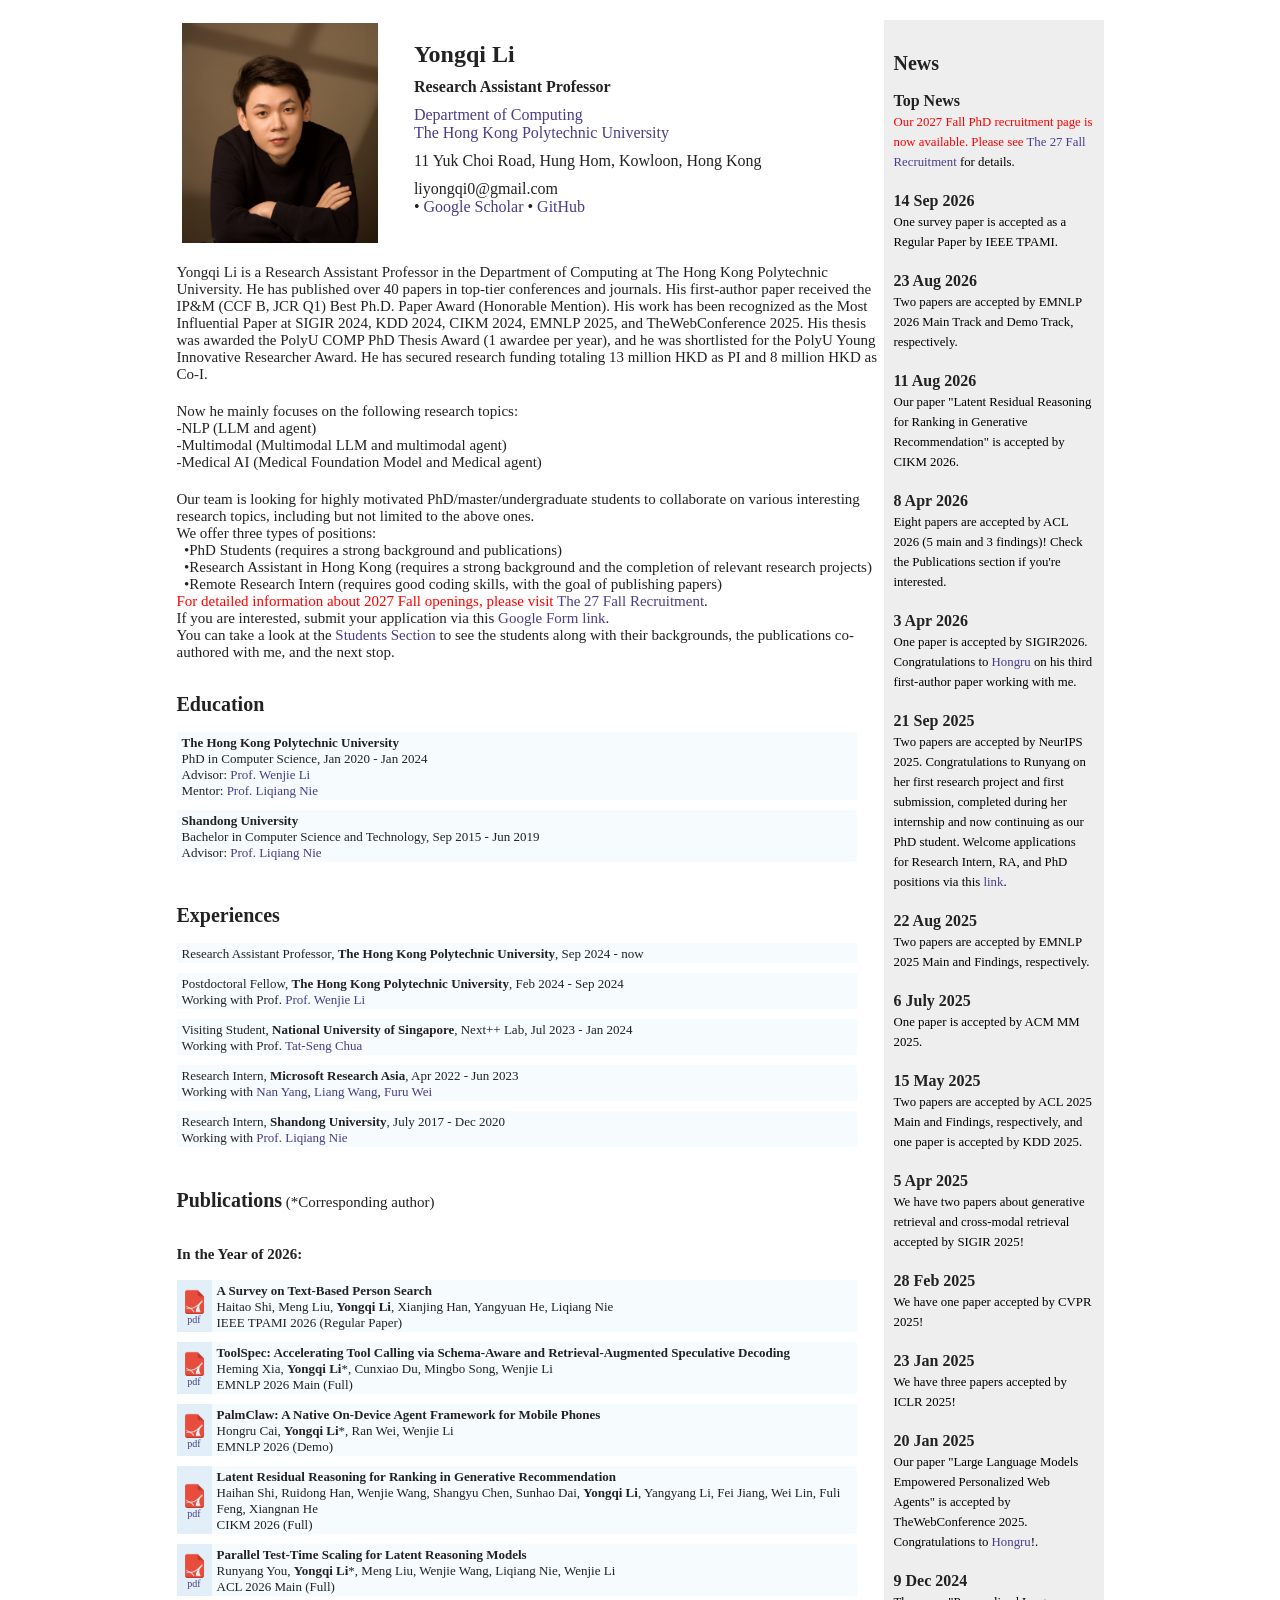
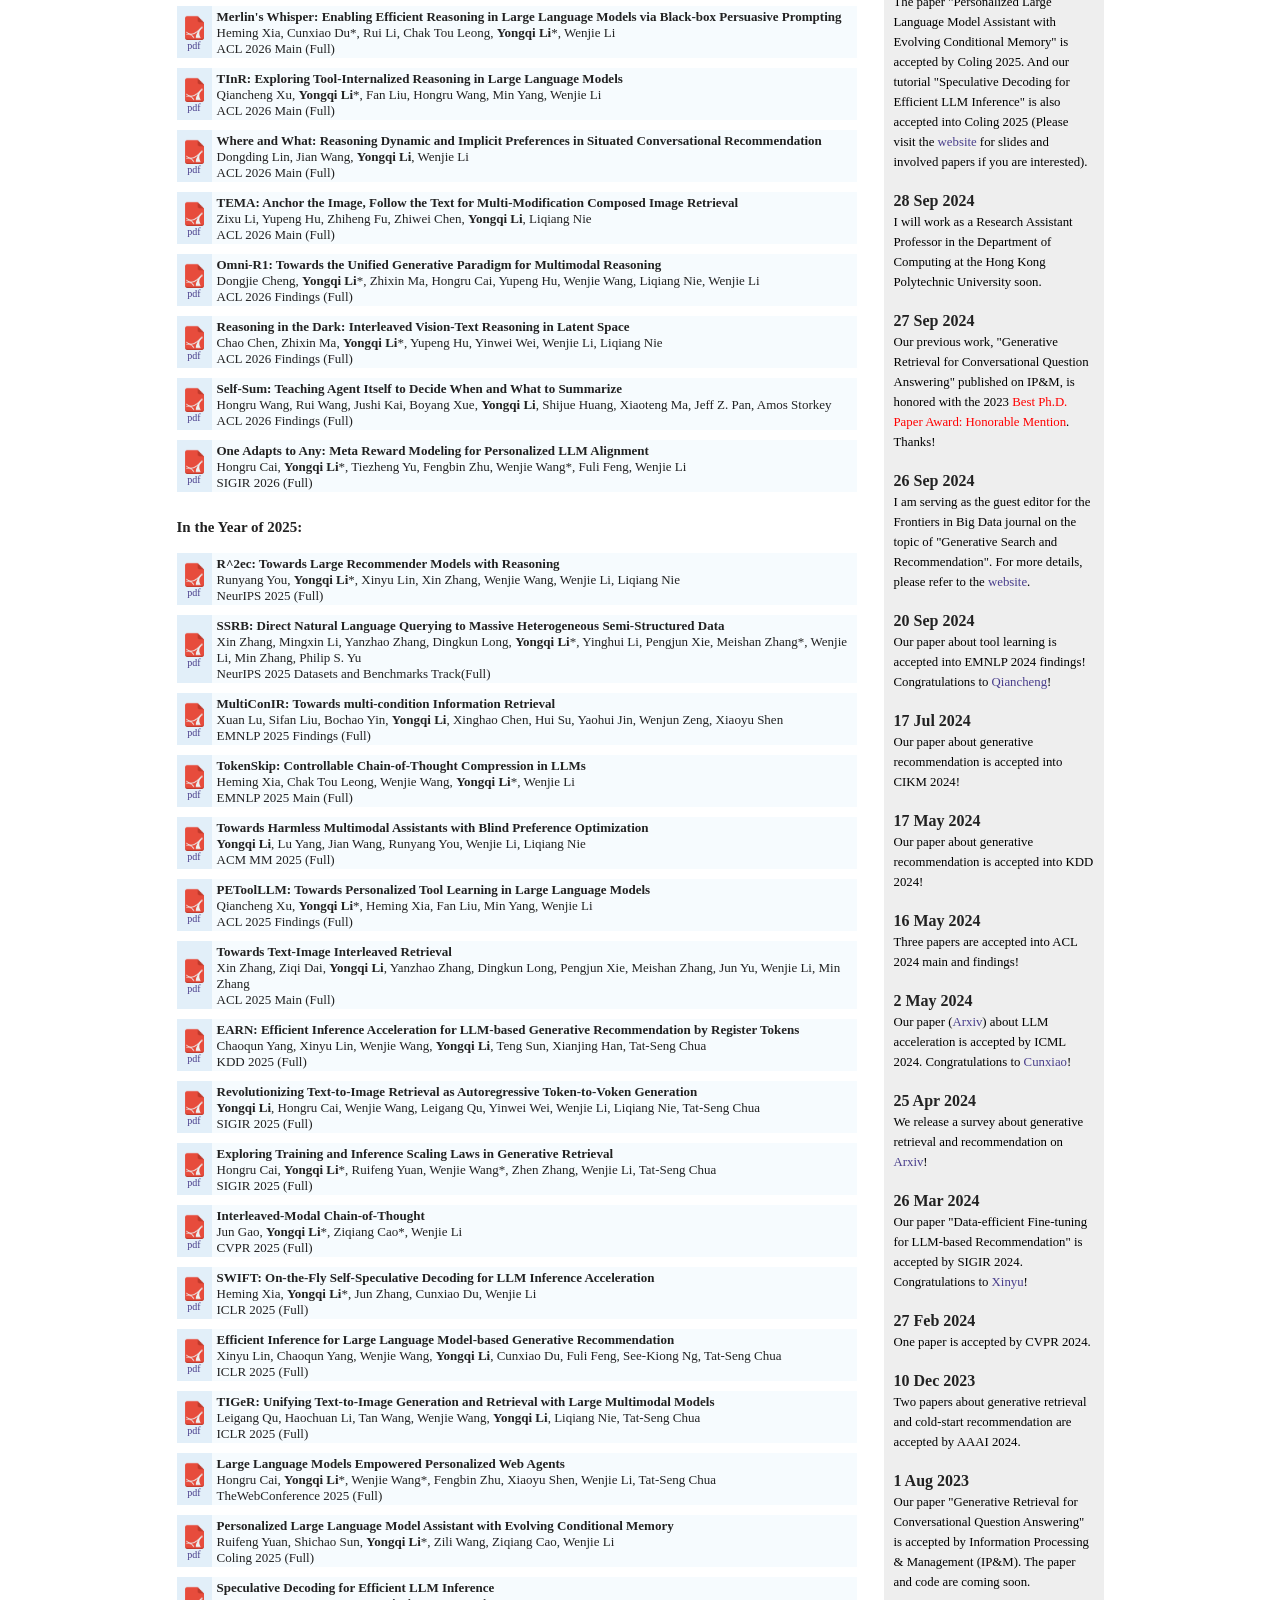
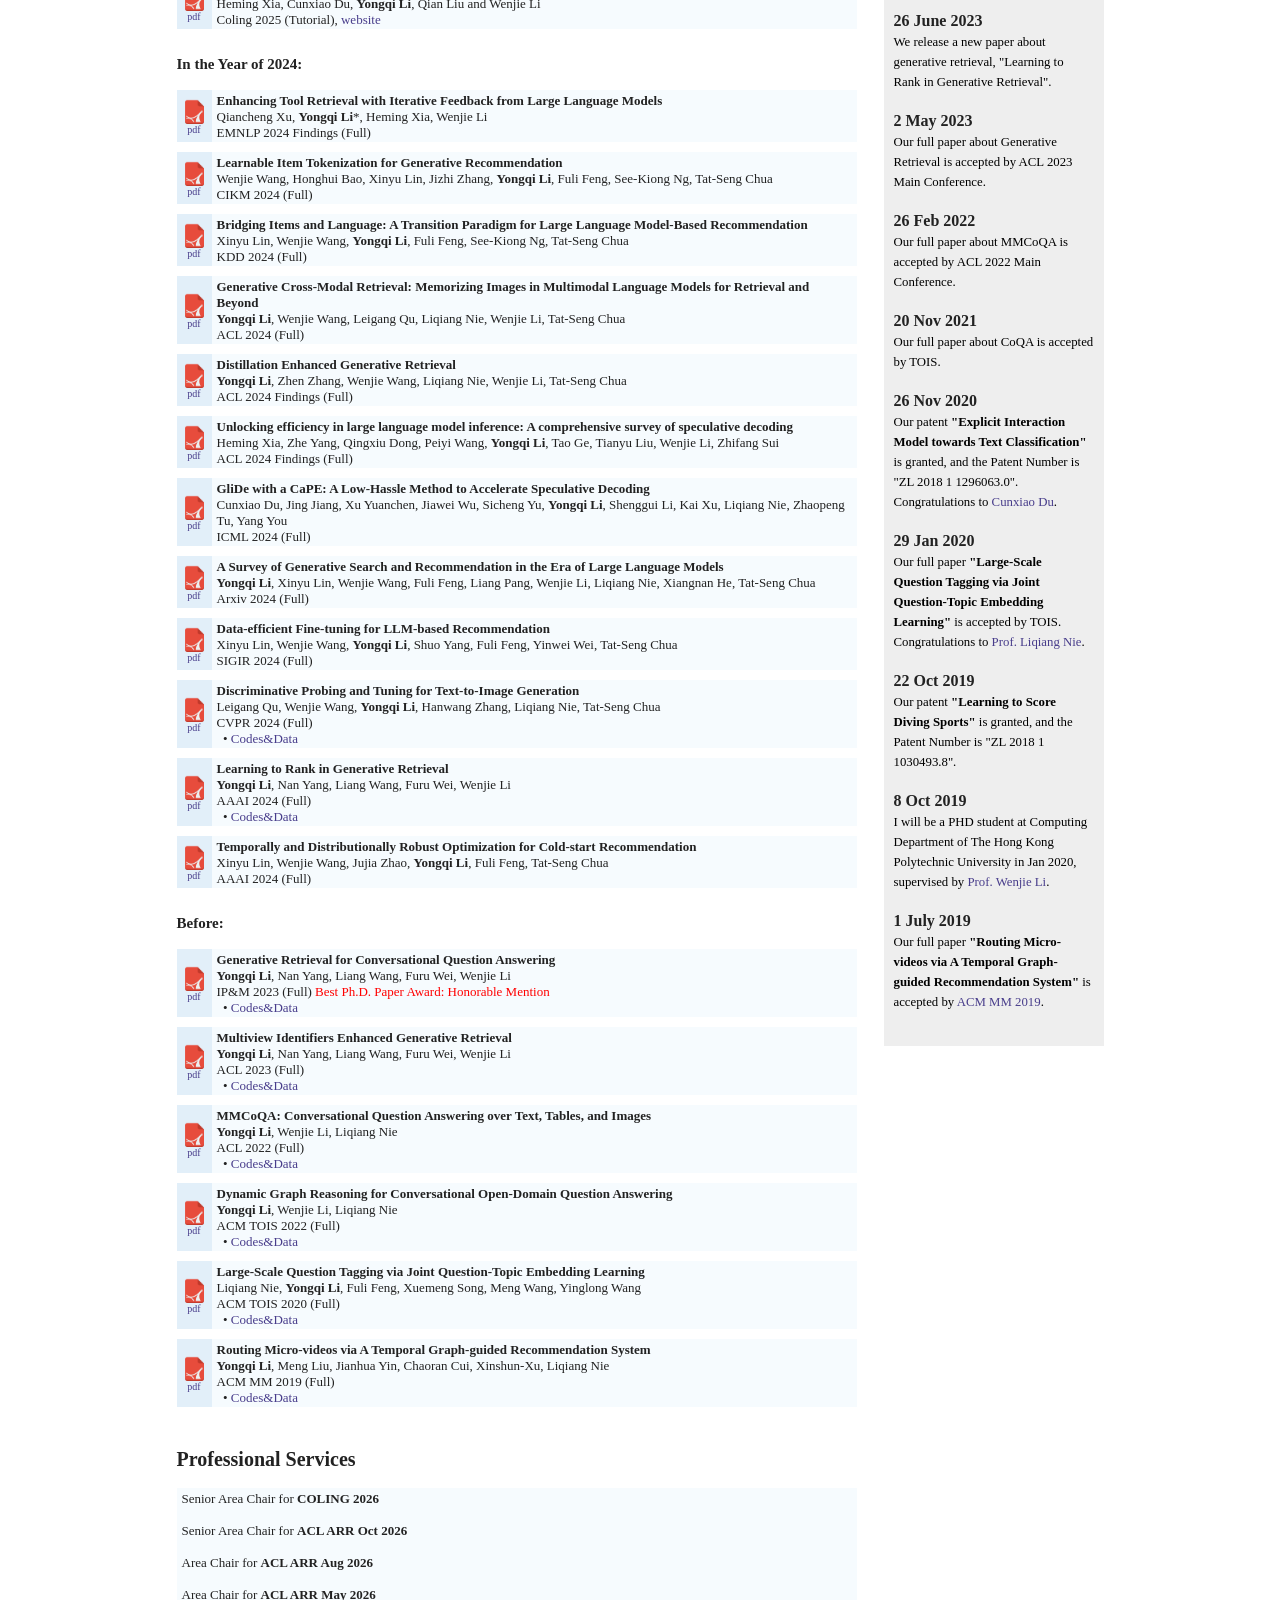
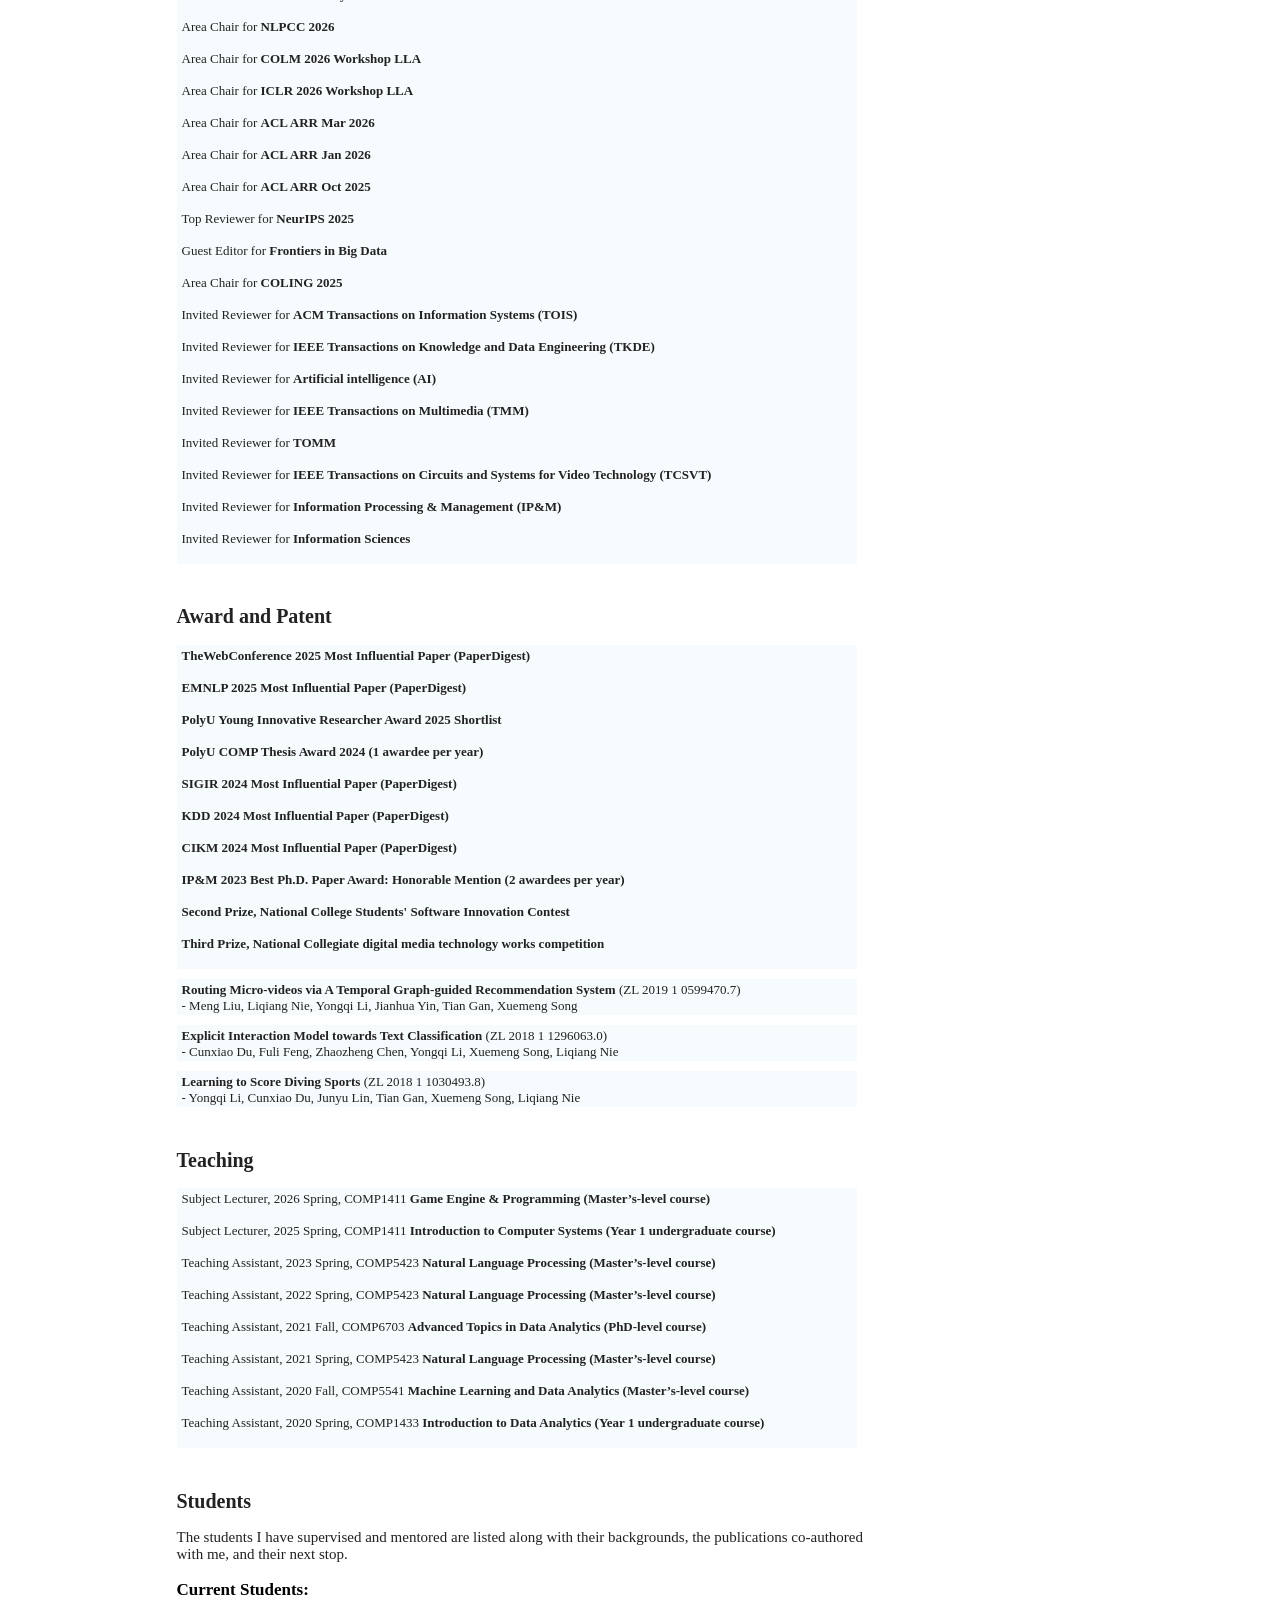
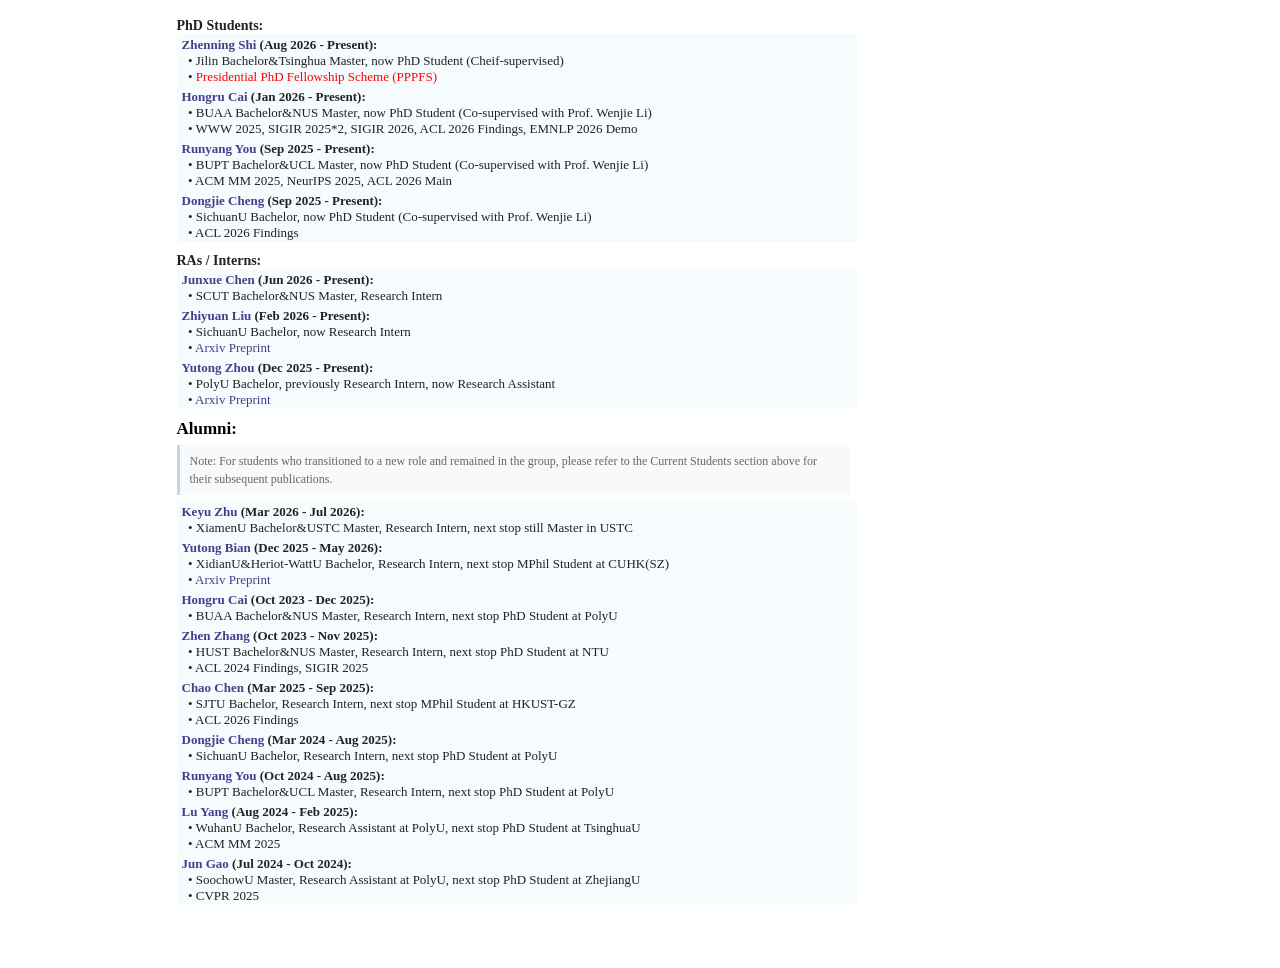
==== commit 98c8954f: "Update Hongru Cai publication record" ====
--- a/index.html
+++ b/index.html
@@ -1137,7 +1137,7 @@
         <td>
           <span class="title"><a href="https://hongrucai.github.io/" target="_blank">Hongru Cai</a> (Jan 2026 - Present):</span>
           <br>&nbsp;&nbsp;&bull; BUAA Bachelor&NUS Master, now PhD Student (Co-supervised with Prof. Wenjie Li)
-          <br>&nbsp;&nbsp;&bull; WWW 2025, SIGIR 2025*2, SIGIR 2026, ACL 2026 Findings
+          <br>&nbsp;&nbsp;&bull; WWW 2025, SIGIR 2025*2, SIGIR 2026, ACL 2026 Findings, EMNLP 2026 Demo
         </td>
       </tr>
 
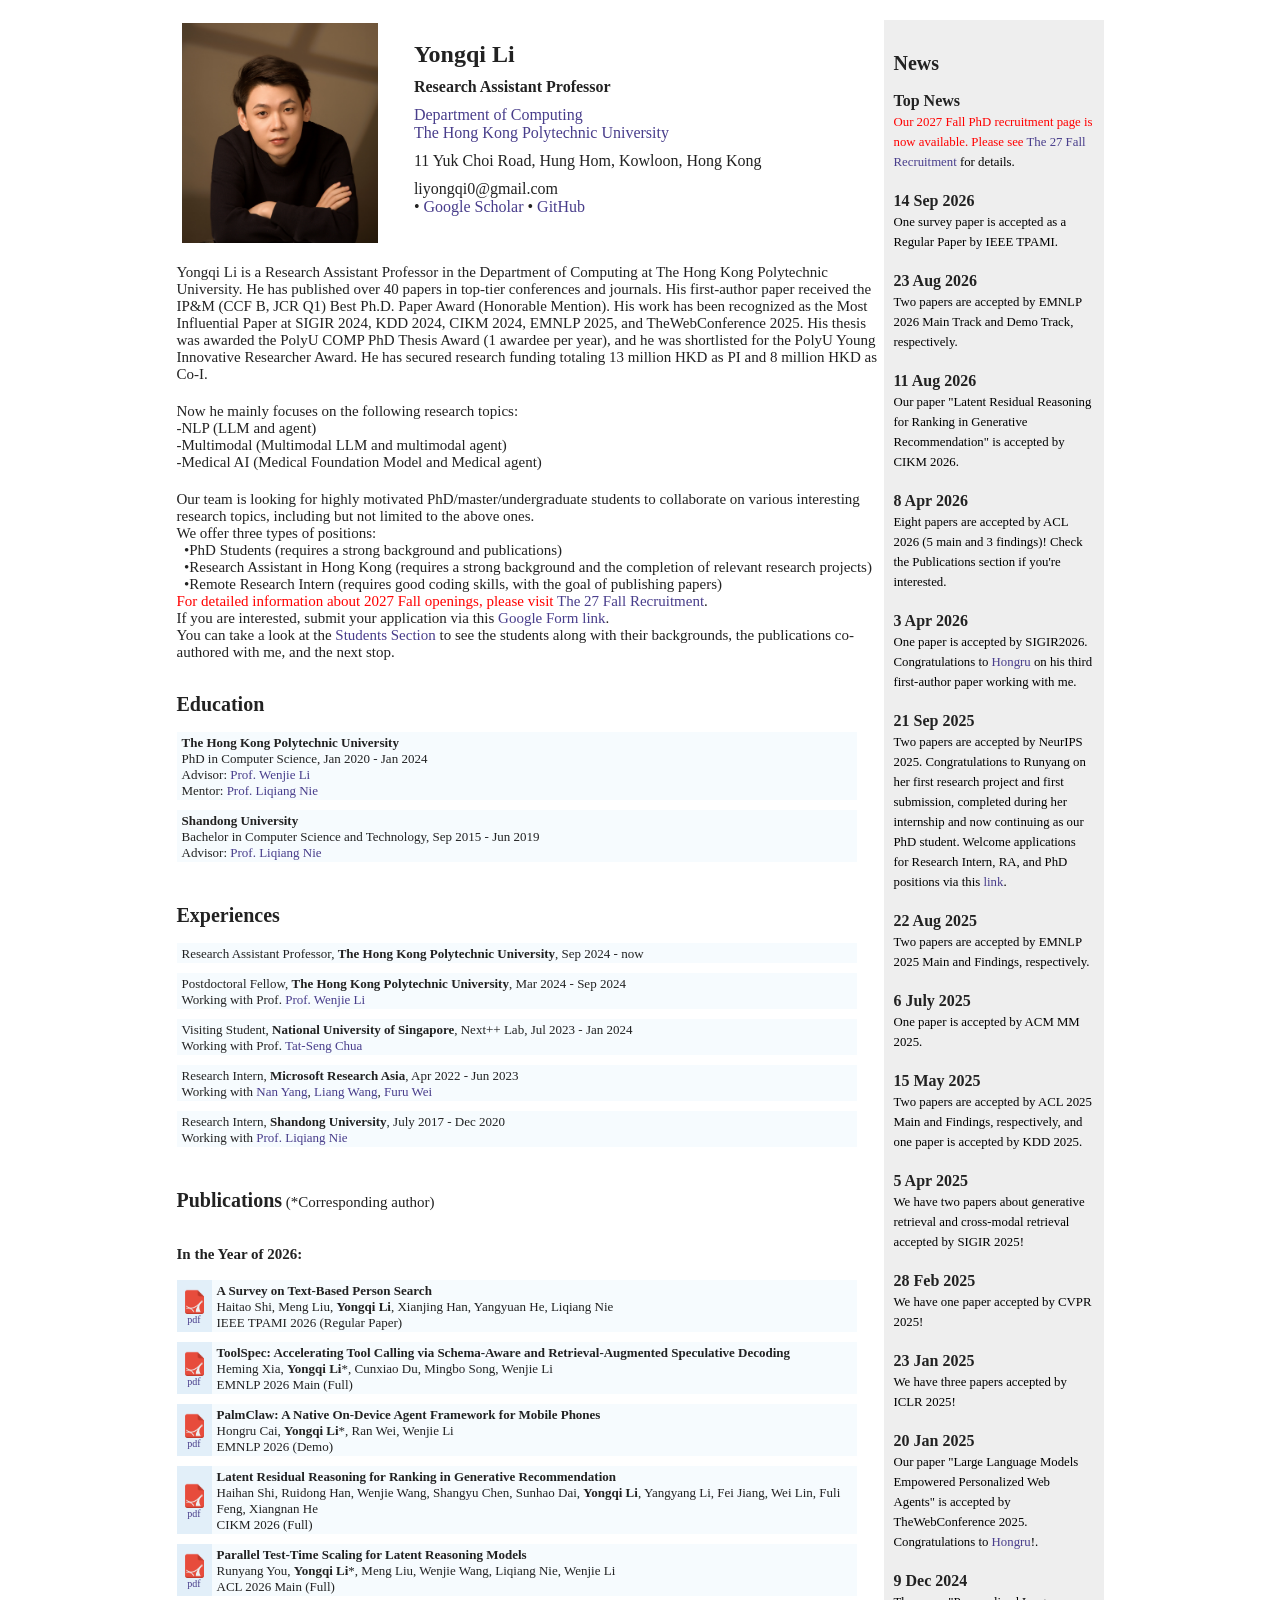
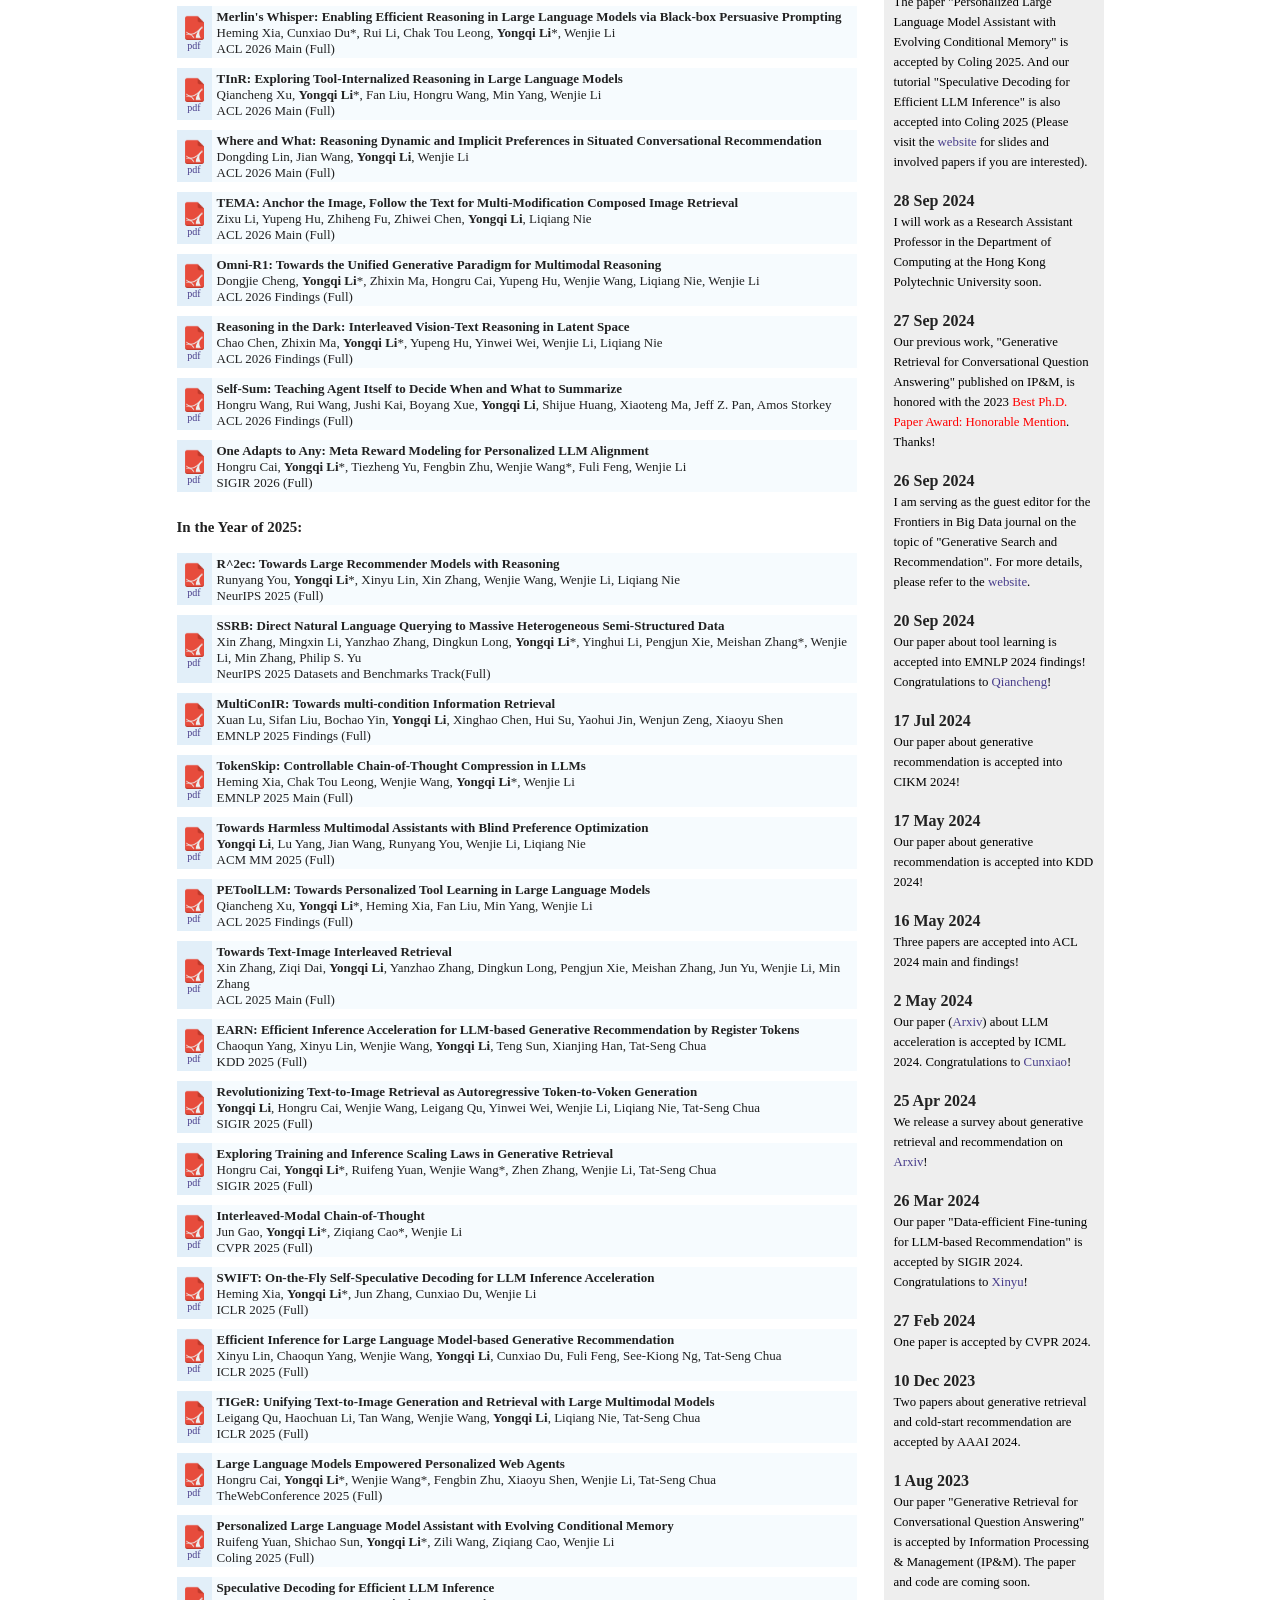
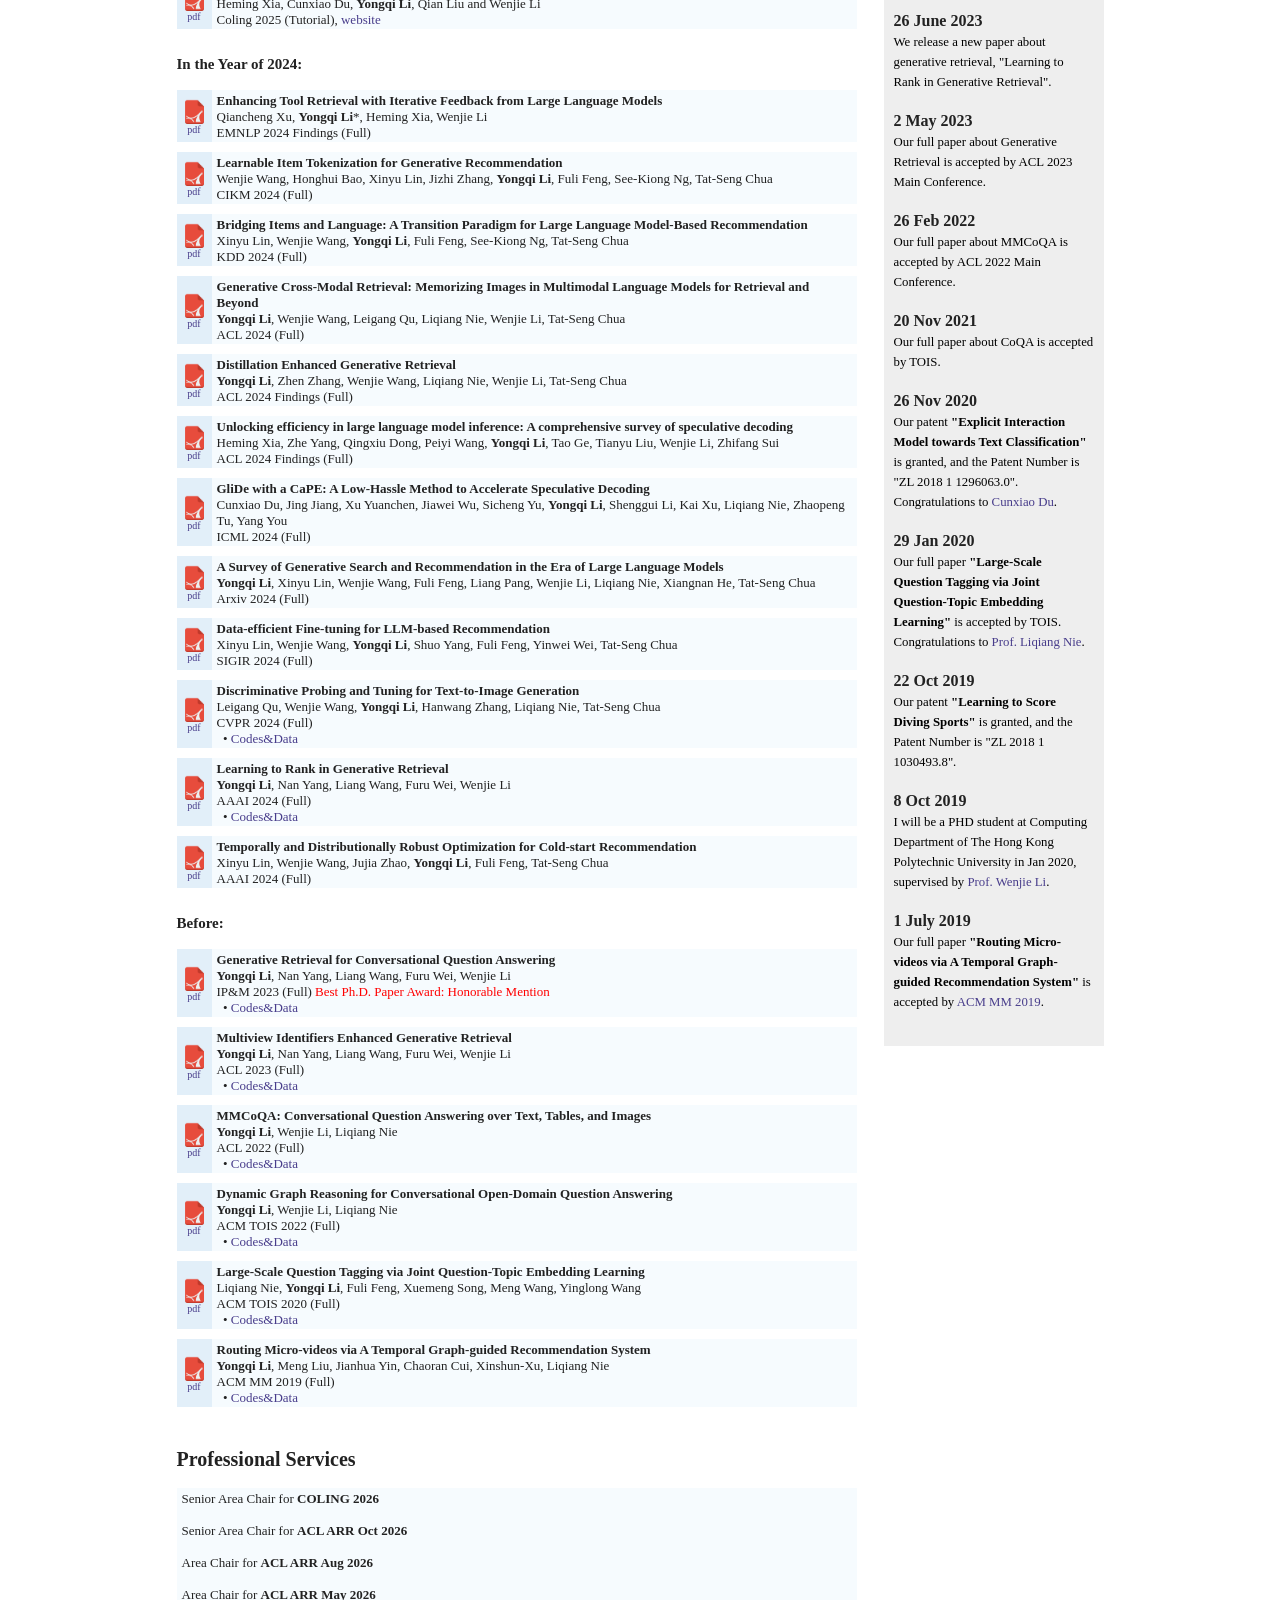
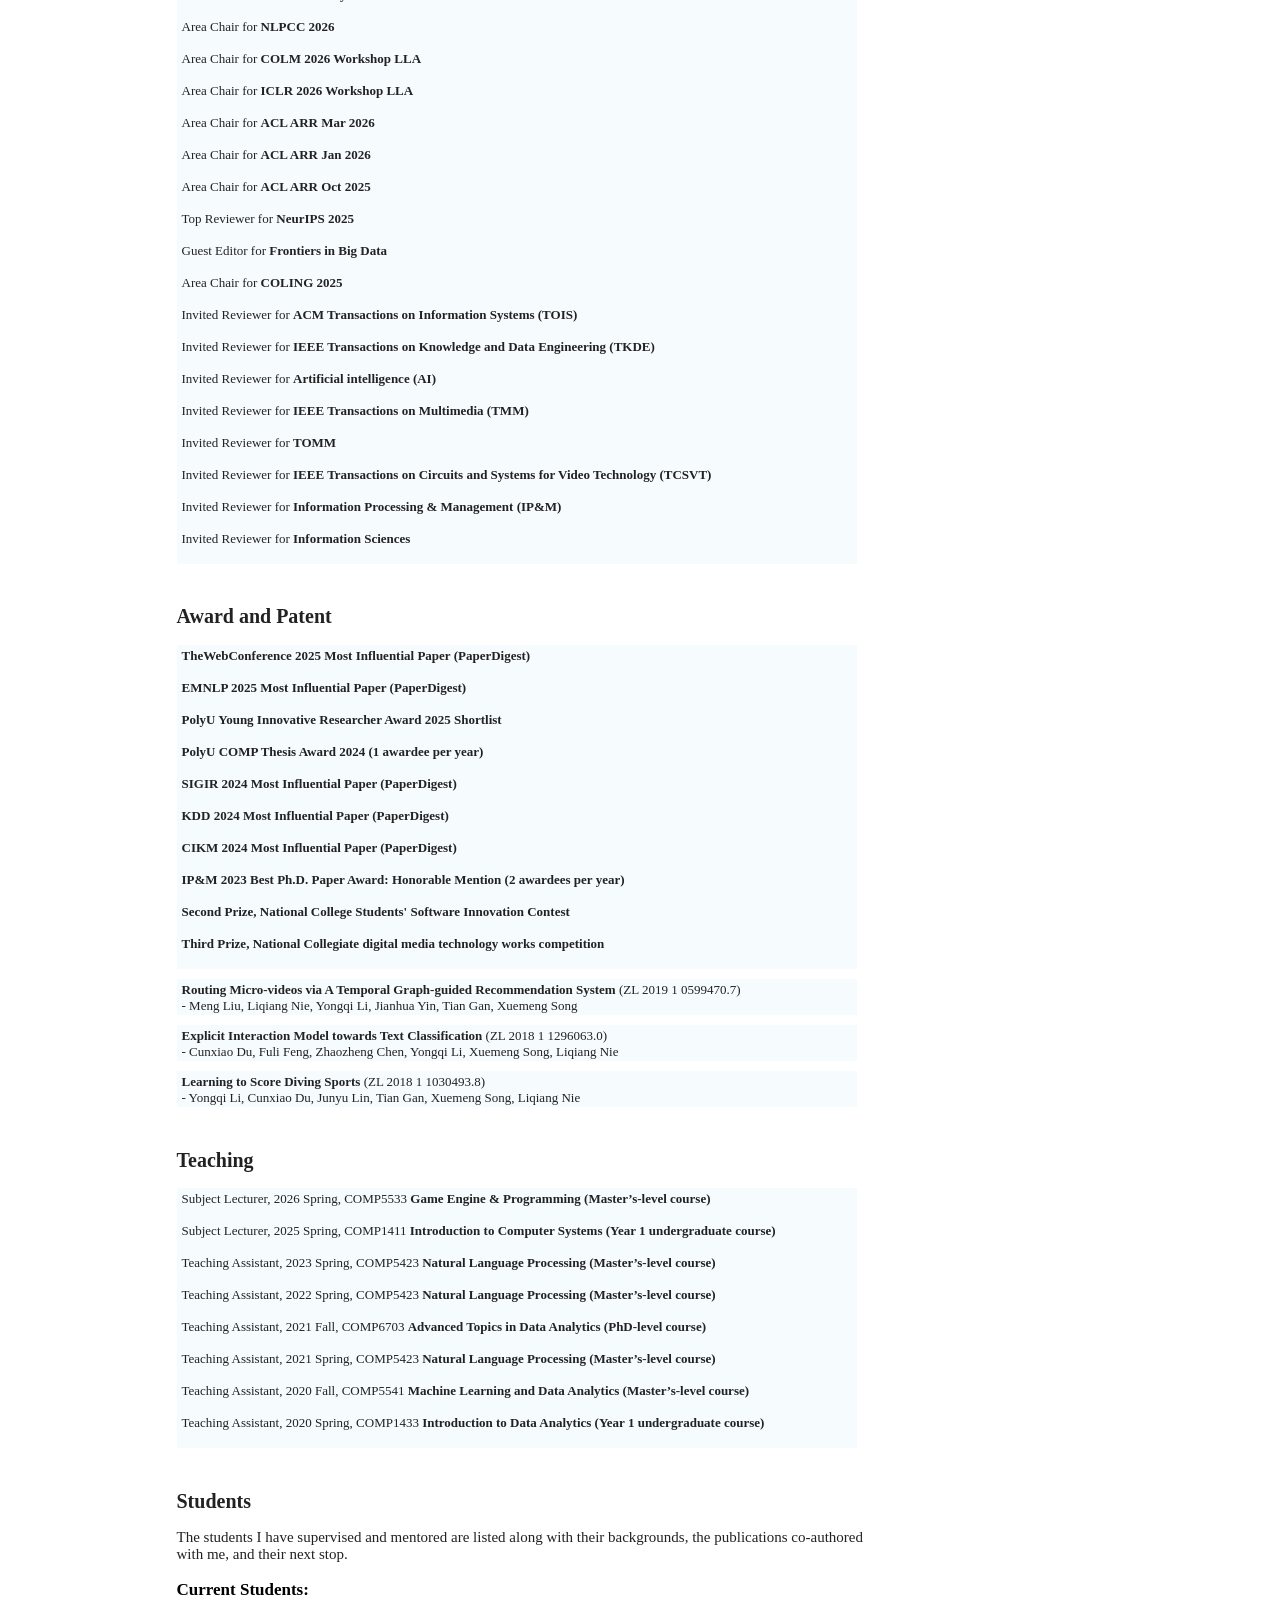
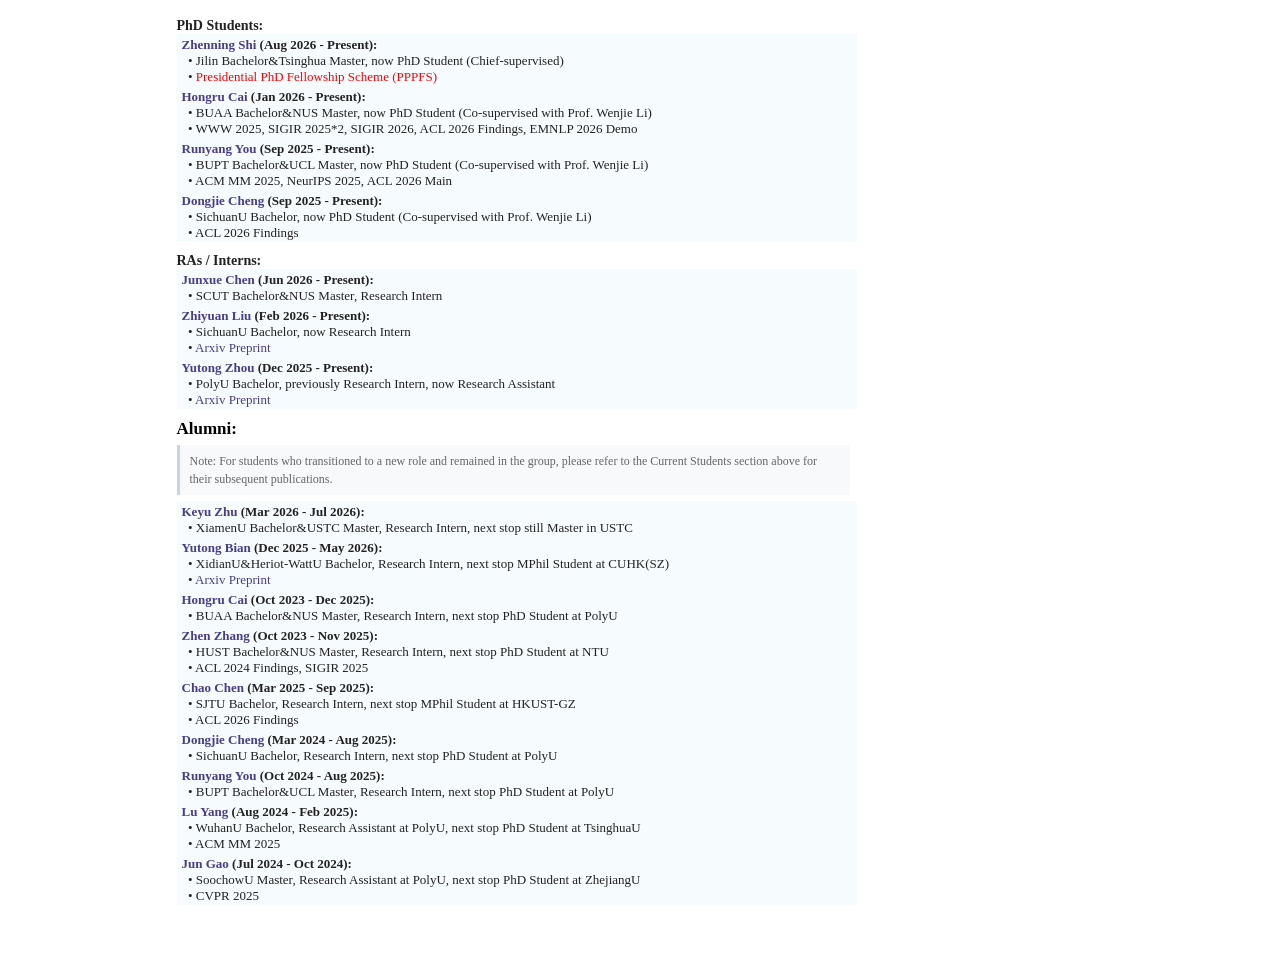
==== commit c9dbe64f: "Fix publication links and correct homepage details" ====
--- a/index.html
+++ b/index.html
@@ -310,7 +310,7 @@
 </table>
 <table>
   <tbody><tr>
-    <td> Postdoctoral Fellow, <span class="title">The Hong Kong Polytechnic University</span>, Feb 2024 - Sep 2024 <br>
+    <td> Postdoctoral Fellow, <span class="title">The Hong Kong Polytechnic University</span>, Mar 2024 - Sep 2024 <br>
 	Working with Prof. <a href="http://www4.comp.polyu.edu.hk/~cswjli/" target="_blank">Prof. Wenjie Li</a>
 		</td></tr></tbody>
 </table>
@@ -348,7 +348,7 @@
 <table>
   <tbody>
   <tr>
-    <td class="left"><a href="xxx"
+    <td class="left"><a href="https://doi.org/10.1109/TPAMI.2026.3734830"
       target="_blank"><img src="./images/pdf.png" width="25" height="25"><br>pdf</a></td>
     <td><span class="title">A Survey on Text-Based Person Search</span>
       <br>Haitao Shi, Meng Liu, <b>Yongqi Li</b>, Xianjing Han, Yangyuan He, Liqiang Nie
@@ -387,7 +387,7 @@
 <table>
   <tbody>
   <tr>
-    <td class="left"><a href="xxx"
+    <td class="left"><a href="https://arxiv.org/abs/2610.36890"
       target="_blank"><img src="./images/pdf.png" width="25" height="25"><br>pdf</a></td>
     <td><span class="title">Latent Residual Reasoning for Ranking in Generative Recommendation</span>
       <br>Haihan Shi, Ruidong Han, Wenjie Wang, Shangyu Chen, Sunhao Dai, <b>Yongqi Li</b>, Yangyang Li, Fei Jiang, Wei Lin, Fuli Feng, Xiangnan He
@@ -400,7 +400,7 @@
 <table>
   <tbody>
   <tr>
-    <td class="left"><a href="xxx" 
+    <td class="left"><a href="https://aclanthology.org/2026.acl-long.2069.pdf"
       target="_blank"><img src="./images/pdf.png" width="25" height="25"><br>pdf</a></td>
     <td><span class="title">Parallel Test-Time Scaling for Latent Reasoning Models</span> 
       <br> Runyang You, <b>Yongqi Li</b>*, Meng Liu, Wenjie Wang, Liqiang Nie, Wenjie Li
@@ -413,7 +413,7 @@
 <table>
   <tbody>
   <tr>
-    <td class="left"><a href="xxx" 
+    <td class="left"><a href="https://aclanthology.org/2026.acl-long.917.pdf"
       target="_blank"><img src="./images/pdf.png" width="25" height="25"><br>pdf</a></td>
     <td><span class="title">Merlin's Whisper: Enabling Efficient Reasoning in Large Language Models via Black-box Persuasive Prompting</span> 
       <br> Heming Xia, Cunxiao Du*, Rui Li, Chak Tou Leong, <b>Yongqi Li</b>*, Wenjie Li
@@ -428,7 +428,7 @@
 <table>
   <tbody>
   <tr>
-    <td class="left"><a href="xxx" 
+    <td class="left"><a href="https://aclanthology.org/2026.acl-long.2077.pdf"
       target="_blank"><img src="./images/pdf.png" width="25" height="25"><br>pdf</a></td>
     <td><span class="title">TInR: Exploring Tool-Internalized Reasoning in Large Language Models</span> 
       <br> Qiancheng Xu, <b>Yongqi Li</b>*, Fan Liu, Hongru Wang, Min Yang, Wenjie Li
@@ -442,7 +442,7 @@
 <table>
   <tbody>
   <tr>
-    <td class="left"><a href="xxx" 
+    <td class="left"><a href="https://arxiv.org/abs/2604.20749"
       target="_blank"><img src="./images/pdf.png" width="25" height="25"><br>pdf</a></td>
     <td><span class="title">Where and What: Reasoning Dynamic and Implicit Preferences in Situated Conversational Recommendation</span> 
       <br> Dongding Lin, Jian Wang, <b>Yongqi Li</b>, Wenjie Li
@@ -455,7 +455,7 @@
 <table>
   <tbody>
   <tr>
-    <td class="left"><a href="xxx" 
+    <td class="left"><a href="https://arxiv.org/abs/2604.21806"
       target="_blank"><img src="./images/pdf.png" width="25" height="25"><br>pdf</a></td>
     <td><span class="title">TEMA: Anchor the Image, Follow the Text for Multi-Modification Composed Image Retrieval</span> 
       <br> Zixu Li, Yupeng Hu, Zhiheng Fu, Zhiwei Chen, <b>Yongqi Li</b>, Liqiang Nie
@@ -468,7 +468,7 @@
 <table>
   <tbody>
   <tr>
-    <td class="left"><a href="xxx" 
+    <td class="left"><a href="https://aclanthology.org/2026.findings-acl.1937.pdf"
       target="_blank"><img src="./images/pdf.png" width="25" height="25"><br>pdf</a></td>
     <td><span class="title">Omni-R1: Towards the Unified Generative Paradigm for Multimodal Reasoning</span> 
       <br> Dongjie Cheng, <b>Yongqi Li</b>*, Zhixin Ma, Hongru Cai, Yupeng Hu, Wenjie Wang, Liqiang Nie, Wenjie Li
@@ -481,7 +481,7 @@
 <table>
   <tbody>
   <tr>
-    <td class="left"><a href="xxx" 
+    <td class="left"><a href="https://arxiv.org/abs/2510.12603"
       target="_blank"><img src="./images/pdf.png" width="25" height="25"><br>pdf</a></td>
     <td><span class="title">Reasoning in the Dark: Interleaved Vision-Text Reasoning in Latent Space</span> 
       <br> Chao Chen, Zhixin Ma, <b>Yongqi Li</b>*, Yupeng Hu, Yinwei Wei, Wenjie Li, Liqiang Nie
@@ -496,7 +496,7 @@
 <table>
   <tbody>
   <tr>
-    <td class="left"><a href="xxx" 
+    <td class="left"><a href="https://aclanthology.org/2026.findings-acl.447.pdf"
       target="_blank"><img src="./images/pdf.png" width="25" height="25"><br>pdf</a></td>
     <td><span class="title">Self-Sum: Teaching Agent Itself to Decide When and What to Summarize</span> 
       <br> Hongru Wang, Rui Wang, Jushi Kai, Boyang Xue, <b>Yongqi Li</b>, Shijue Huang, Xiaoteng Ma, Jeff Z. Pan, Amos Storkey
@@ -509,7 +509,7 @@
 <table>
   <tbody>
   <tr>
-    <td class="left"><a href="xxx" 
+    <td class="left"><a href="https://arxiv.org/abs/2601.18731"
       target="_blank"><img src="./images/pdf.png" width="25" height="25"><br>pdf</a></td>
     <td><span class="title">One Adapts to Any: Meta Reward Modeling for Personalized LLM Alignment</span> 
       <br> Hongru Cai, <b>Yongqi Li</b>*, Tiezheng Yu, Fengbin Zhu, Wenjie Wang*, Fuli Feng, Wenjie Li
@@ -539,7 +539,7 @@
 <table>
   <tbody>
   <tr>
-    <td class="left"><a href="xxx" 
+    <td class="left"><a href="https://papers.neurips.cc/paper_files/paper/2025/hash/631bbd89466337712564872840a401be-Abstract-Datasets_and_Benchmarks_Track.html"
 			target="_blank"><img src="./images/pdf.png" width="25" height="25"><br>pdf</a></td>
     <td><span class="title">SSRB: Direct Natural Language Querying to Massive Heterogeneous Semi-Structured Data</span> 
       <br> Xin Zhang, Mingxin Li, Yanzhao Zhang, Dingkun Long, <b>Yongqi Li</b>*, Yinghui Li, Pengjun Xie, Meishan Zhang*, Wenjie Li, Min Zhang, Philip S. Yu
@@ -581,7 +581,7 @@
 <table>
   <tbody>
   <tr>
-    <td class="left"><a href="https://arxiv.org/abs/2502.18980" 
+    <td class="left"><a href="https://arxiv.org/abs/2503.14189"
 			target="_blank"><img src="./images/pdf.png" width="25" height="25"><br>pdf</a></td>
     <td><span class="title">Towards Harmless Multimodal Assistants with Blind Preference Optimization</span> 
       <br> <b>Yongqi Li</b>, Lu Yang, Jian Wang, Runyang You, Wenjie Li, Liqiang Nie
@@ -622,7 +622,7 @@
 <table>
   <tbody>
   <tr>
-    <td class="left"><a href="" 
+    <td class="left"><a href="https://arxiv.org/abs/2507.00715"
 			target="_blank"><img src="./images/pdf.png" width="25" height="25"><br>pdf</a></td>
     <td><span class="title">EARN: Efficient Inference Acceleration for LLM-based Generative Recommendation by Register Tokens</span> 
       <br>Chaoqun Yang, Xinyu Lin, Wenjie Wang, <b>Yongqi Li</b>, Teng Sun, Xianjing Han, Tat-Seng Chua
@@ -661,7 +661,7 @@
 <table>
   <tbody>
   <tr>
-    <td class="left"><a href="https://arxiv.org/abs/2410.06916" 
+    <td class="left"><a href="https://openaccess.thecvf.com/content/CVPR2025/papers/Gao_Interleaved-Modal_Chain-of-Thought_CVPR_2025_paper.pdf"
 			target="_blank"><img src="./images/pdf.png" width="25" height="25"><br>pdf</a></td>
     <td><span class="title">Interleaved-Modal Chain-of-Thought</span> 
       <br>Jun Gao, <b>Yongqi Li</b>*, Ziqiang Cao*, Wenjie Li
@@ -728,7 +728,7 @@
 <table>
   <tbody>
   <tr>
-    <td class="left"><a href="" 
+    <td class="left"><a href="https://aclanthology.org/2025.coling-main.254.pdf"
 			target="_blank"><img src="./images/pdf.png" width="25" height="25"><br>pdf</a></td>
     <td><span class="title">Personalized Large Language Model Assistant with Evolving Conditional Memory </span> 
       <br>Ruifeng Yuan, Shichao Sun, <b>Yongqi Li</b>*, Zili Wang, Ziqiang Cao, Wenjie Li
@@ -741,7 +741,7 @@
 <table>
   <tbody>
   <tr>
-    <td class="left"><a href="" 
+    <td class="left"><a href="https://arxiv.org/abs/2503.00491"
 			target="_blank"><img src="./images/pdf.png" width="25" height="25"><br>pdf</a></td>
     <td><span class="title">Speculative Decoding for Efficient LLM Inference </span> 
       <br>Heming Xia, Cunxiao Du, <b>Yongqi Li</b>, Qian Liu and Wenjie Li
@@ -874,7 +874,7 @@
 <table>
   <tbody>
   <tr>
-    <td class="left"><a href="https://arxiv.org/abs/2306.15222" 
+    <td class="left"><a href="https://openaccess.thecvf.com/content/CVPR2024/papers/Qu_Discriminative_Probing_and_Tuning_for_Text-to-Image_Generation_CVPR_2024_paper.pdf"
 			target="_blank"><img src="./images/pdf.png" width="25" height="25"><br>pdf</a></td>
     <td><span class="title">Discriminative Probing and Tuning for Text-to-Image Generation</span> 
       <br><be> Leigang Qu, Wenjie Wang, <b>Yongqi Li</b>, Hanwang Zhang, Liqiang Nie, Tat-Seng Chua
@@ -902,7 +902,7 @@
 <table>
   <tbody>
   <tr>
-    <td class="left"><a href="https://arxiv.org/abs/2306.15222" 
+    <td class="left"><a href="https://arxiv.org/abs/2312.09901"
 			target="_blank"><img src="./images/pdf.png" width="25" height="25"><br>pdf</a></td>
     <td><span class="title">Temporally and Distributionally Robust Optimization for Cold-start Recommendation</span> 
       <br>Xinyu Lin, Wenjie Wang, Jujia Zhao, <b>Yongqi Li</b>, Fuli Feng, Tat-Seng Chua
@@ -1102,7 +1102,7 @@
 <!-- ============================Teaching===========================================!-->
 <h2 style="CLEAR: both;">Teaching</h2>
 <table><tbody><tr><td>
-Subject Lecturer, 2026 Spring, COMP1411 <span class="title">Game Engine &amp; Programming (Master’s-level course) </span><br><br>
+Subject Lecturer, 2026 Spring, COMP5533 <span class="title">Game Engine &amp; Programming (Master’s-level course) </span><br><br>
 Subject Lecturer, 2025 Spring, COMP1411 <span class="title">Introduction to Computer Systems (Year 1 undergraduate course) </span><br><br>
 Teaching Assistant, 2023 Spring, COMP5423 <span class="title">Natural Language Processing (Master’s-level course) </span><br><br>
 Teaching Assistant, 2022 Spring, COMP5423 <span class="title">Natural Language Processing (Master’s-level course) </span><br><br>
@@ -1128,7 +1128,7 @@
       <tr>
         <td>
           <span class="title"><a href="" target="_blank">Zhenning Shi</a> (Aug 2026 - Present):</span>
-          <br>&nbsp;&nbsp;&bull; Jilin Bachelor&Tsinghua Master, now PhD Student (Cheif-supervised)
+          <br>&nbsp;&nbsp;&bull; Jilin Bachelor&Tsinghua Master, now PhD Student (Chief-supervised)
 		   <br>&nbsp;&nbsp;&bull; <font color="#FF0000">Presidential PhD Fellowship Scheme (PPPFS)</font>
         </td>
       </tr>
@@ -1179,7 +1179,7 @@
 
       <tr>
         <td>
-          <span class="title"><a href="https://liyongqi67.github.io/" target="_blank">Yutong Zhou</a> (Dec 2025 - Present):</span>
+          <span class="title"><a href="" target="_blank">Yutong Zhou</a> (Dec 2025 - Present):</span>
           <br>&nbsp;&nbsp;&bull; PolyU Bachelor, previously Research Intern, now Research Assistant
 		  <br>&nbsp;&nbsp;&bull; <a href="https://arxiv.org/abs/2606.10803" target="_blank">Arxiv Preprint</a>
         </td>
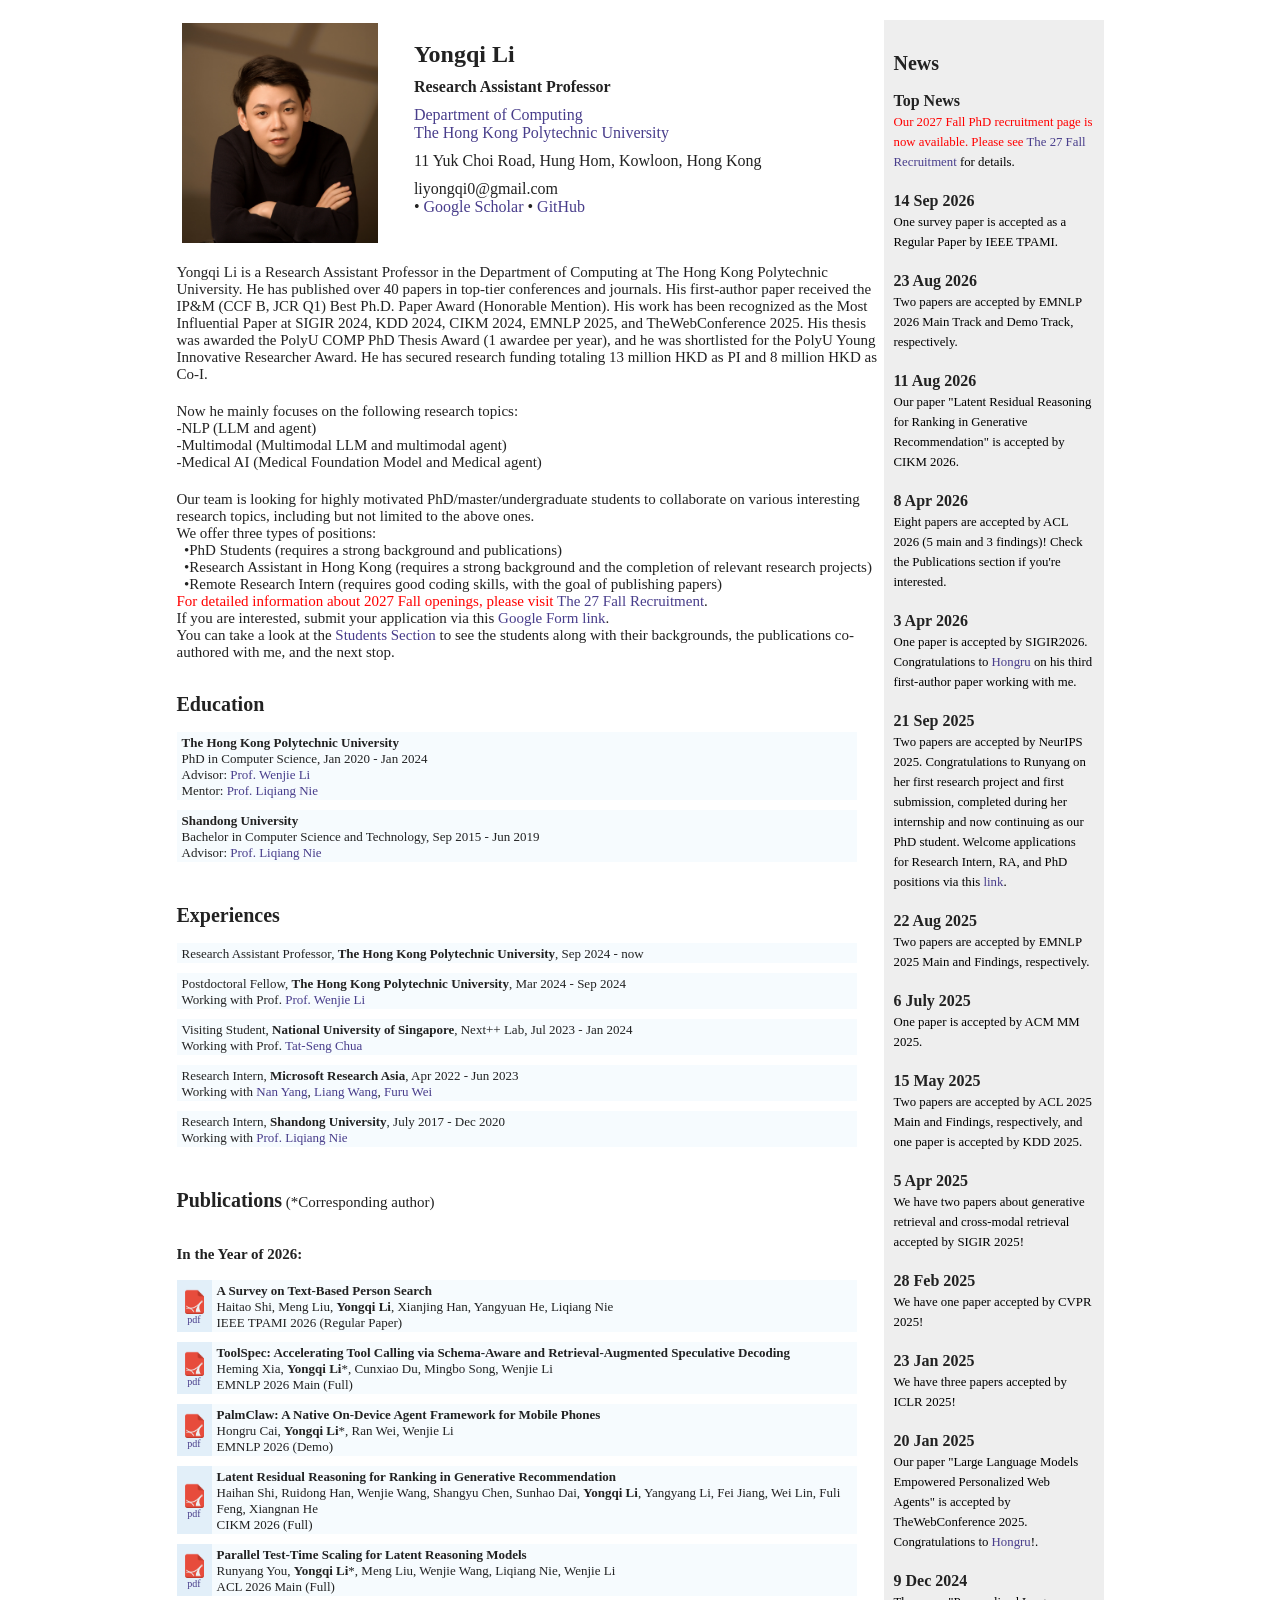
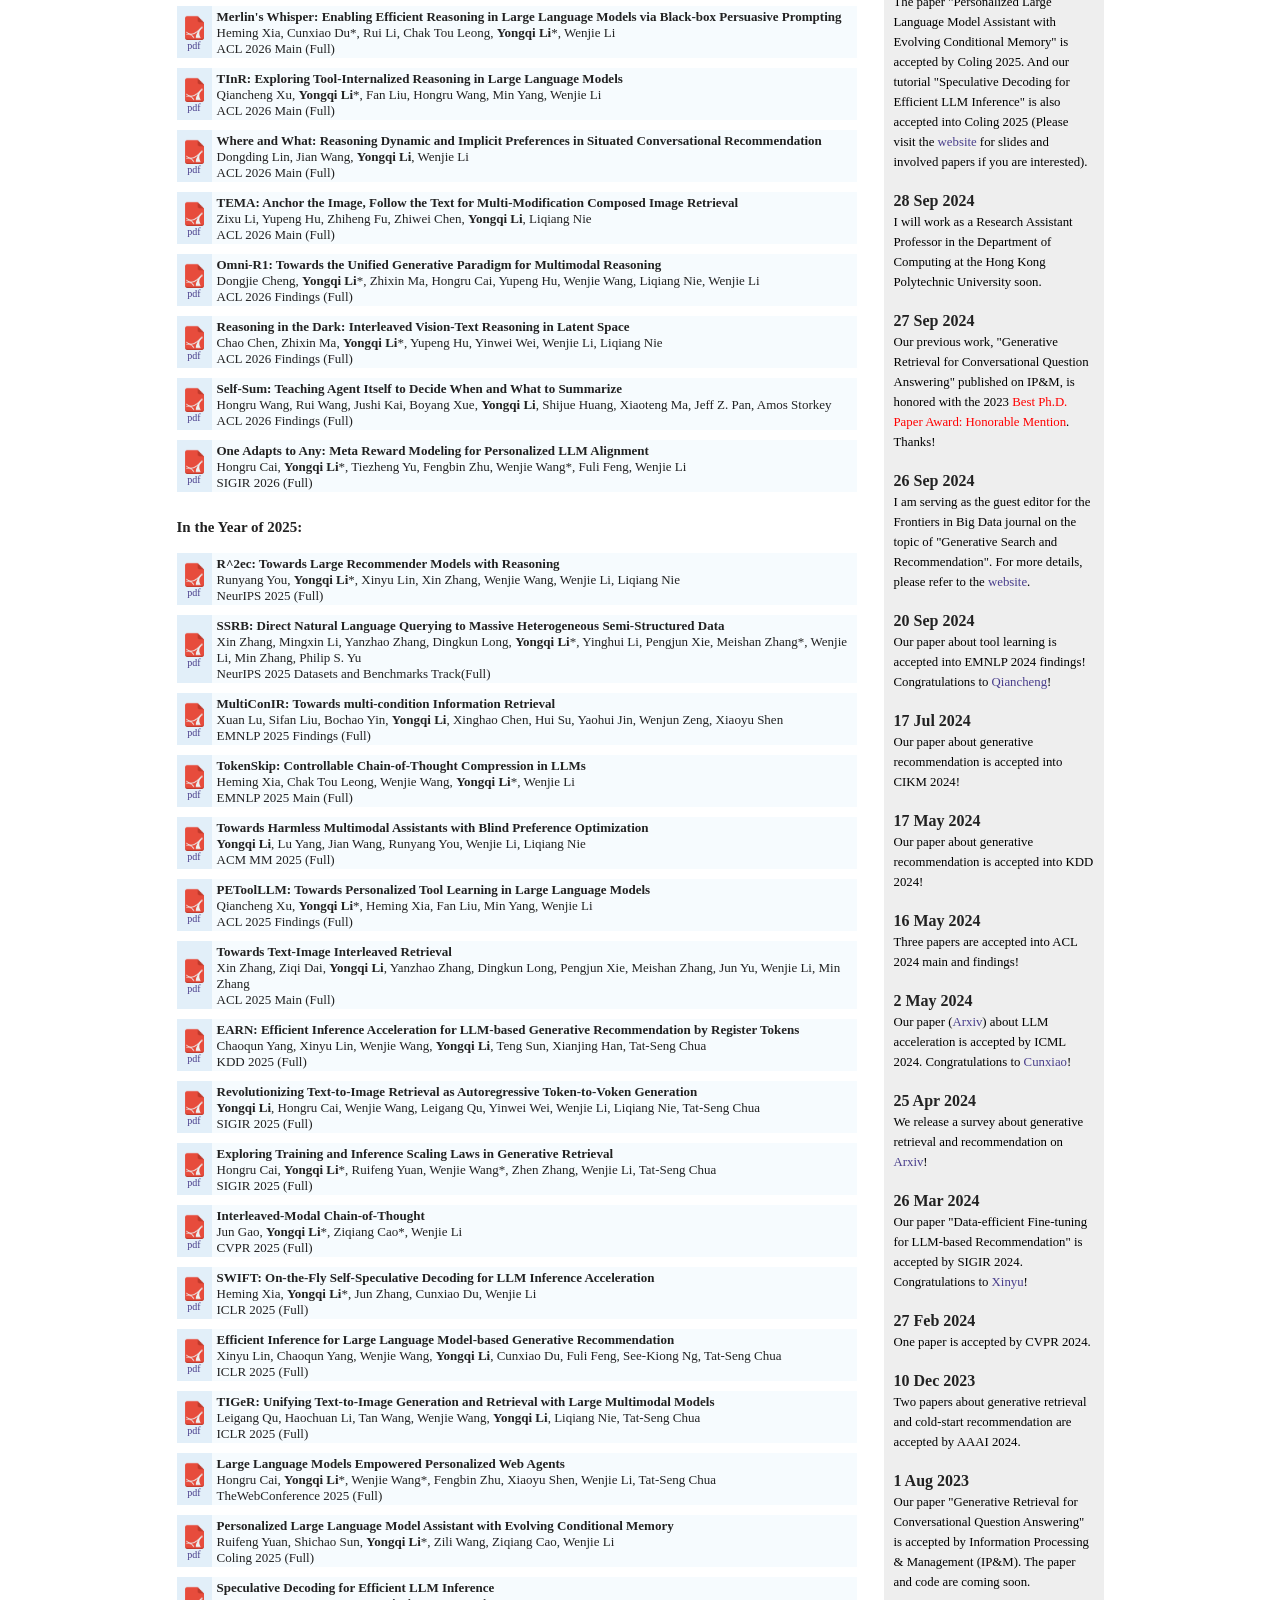
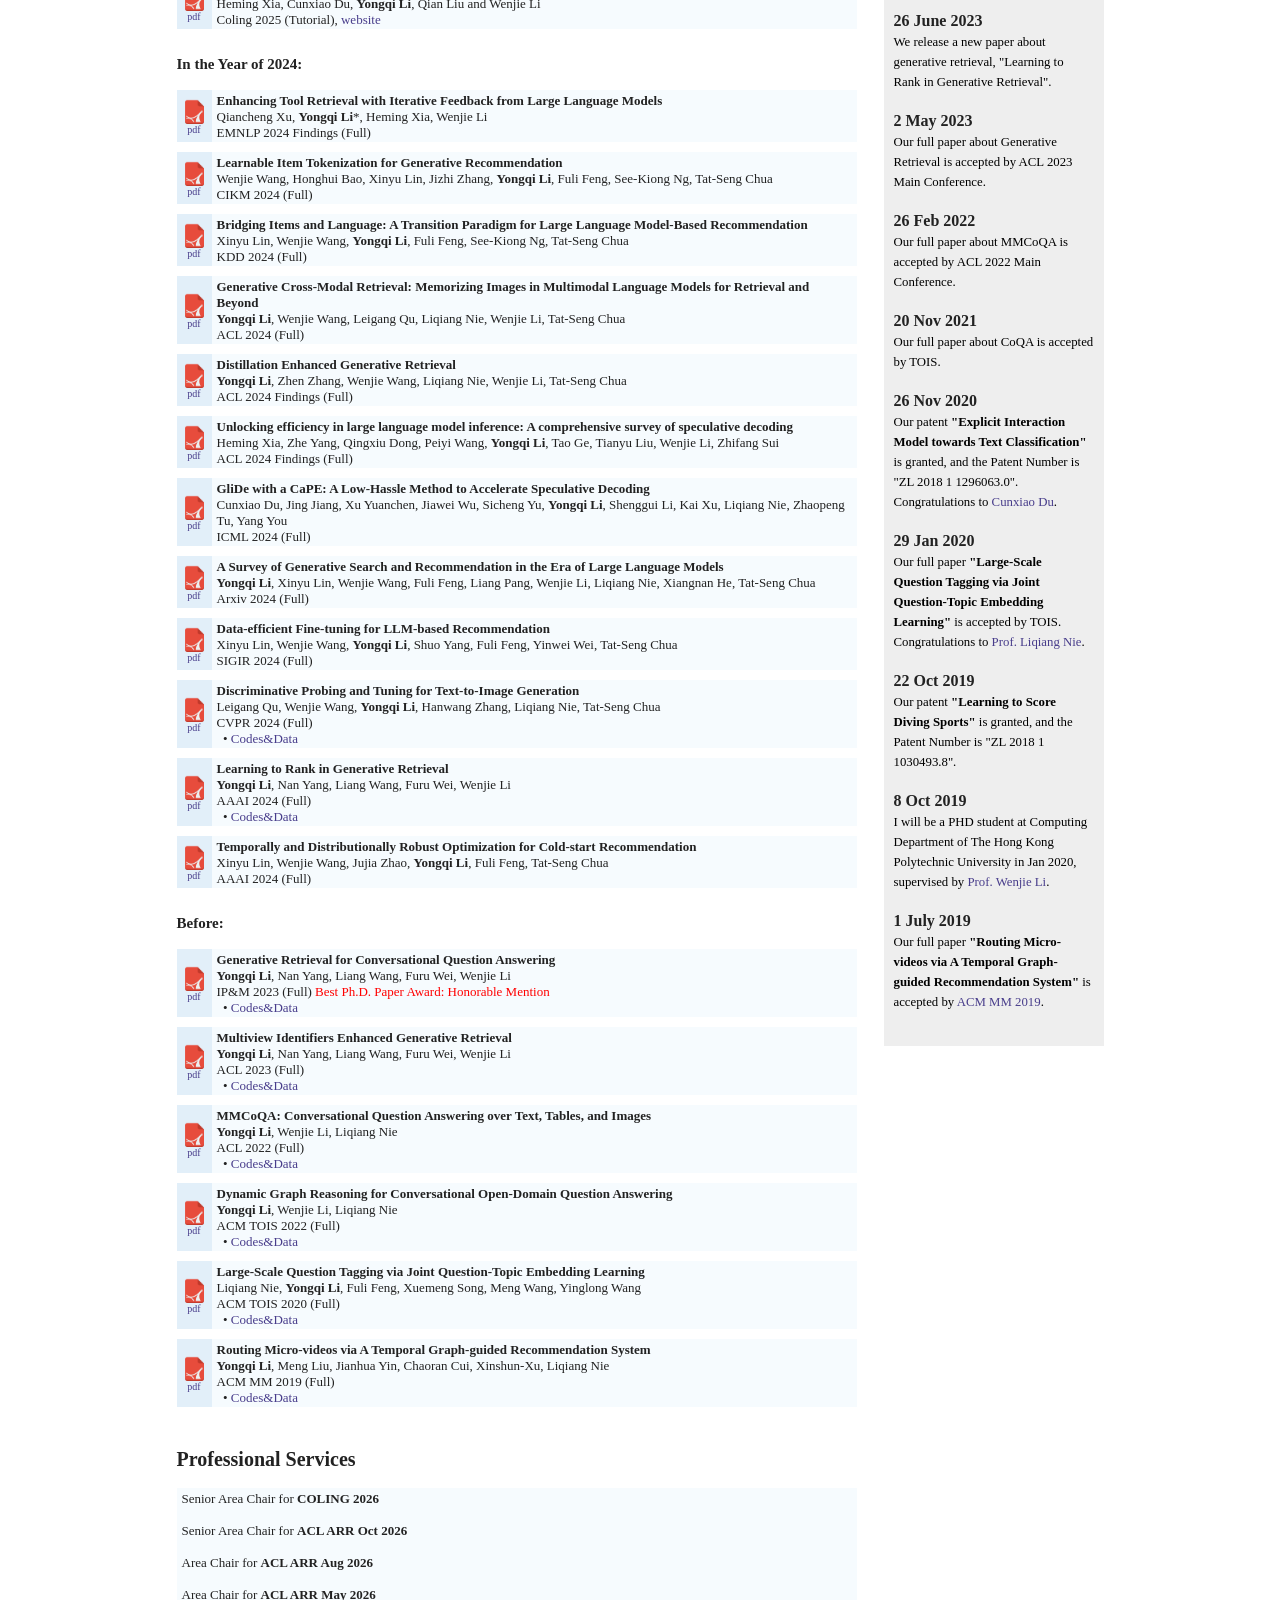
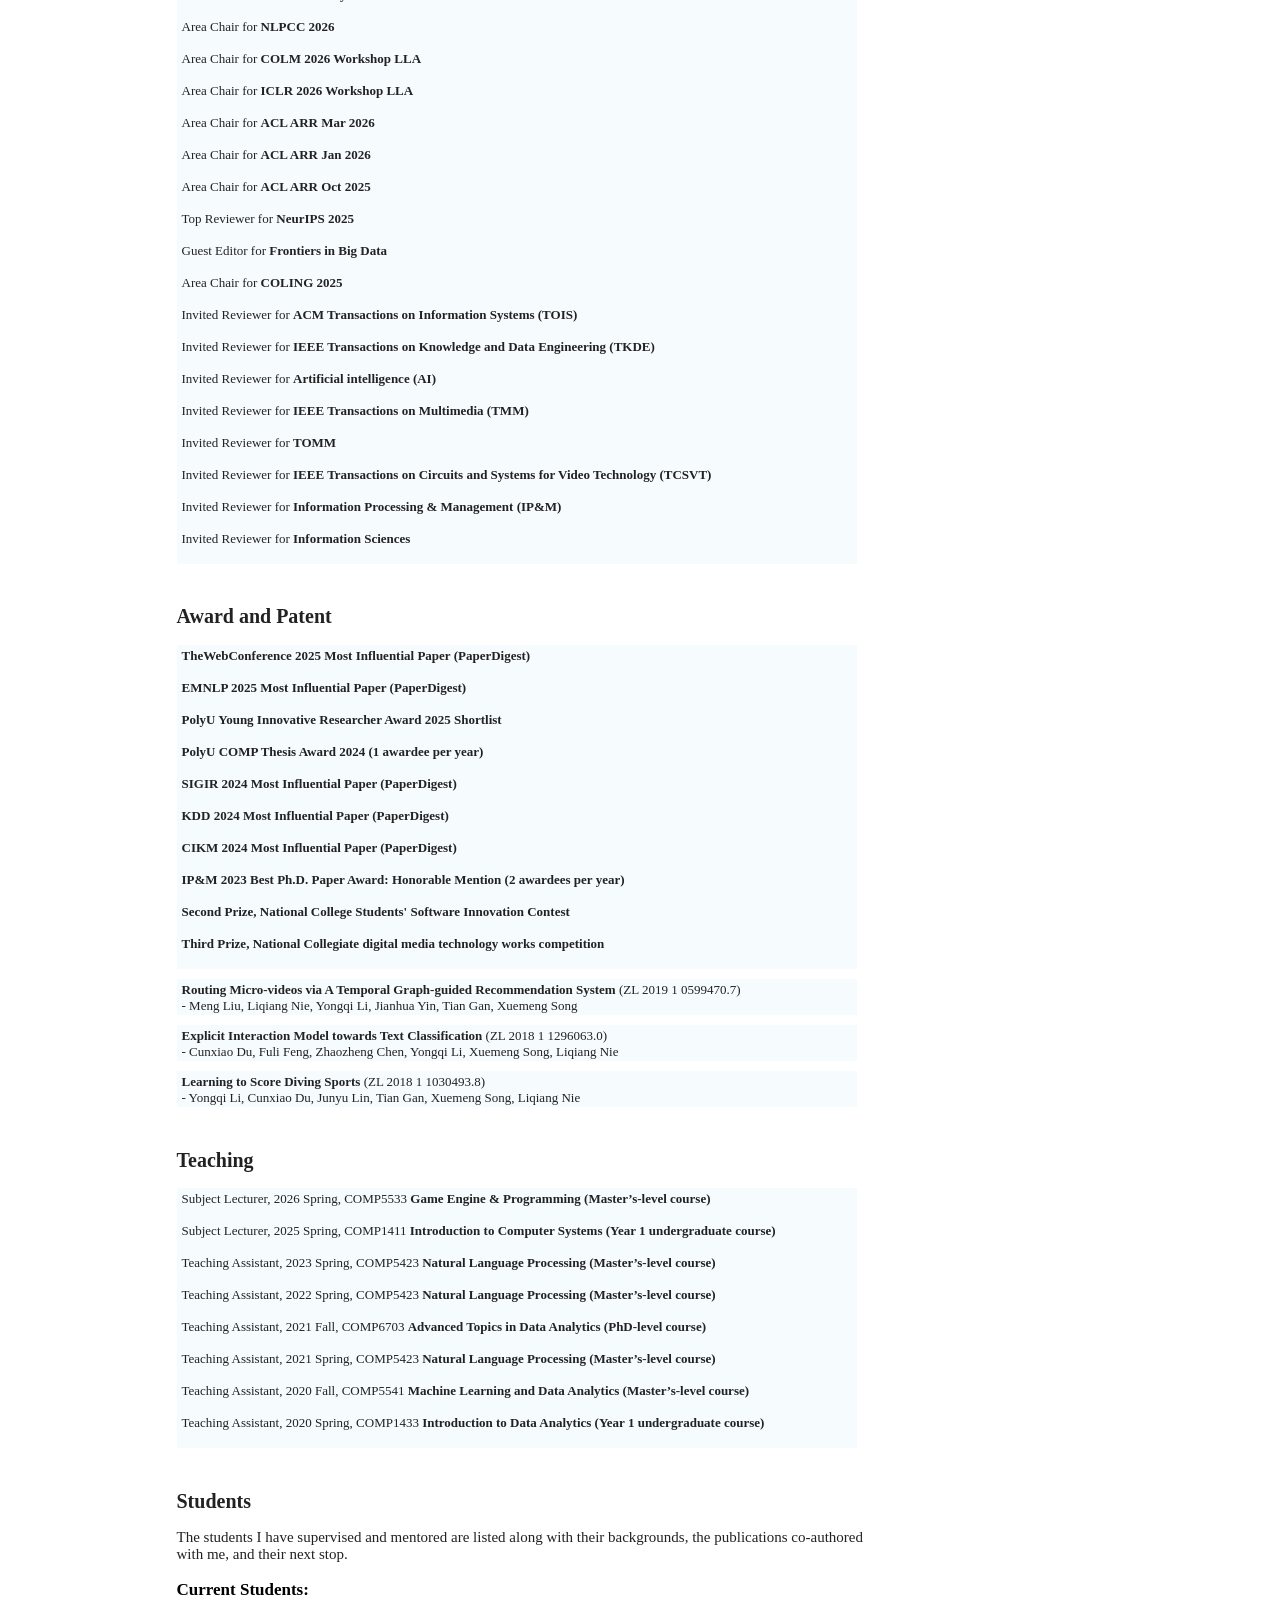
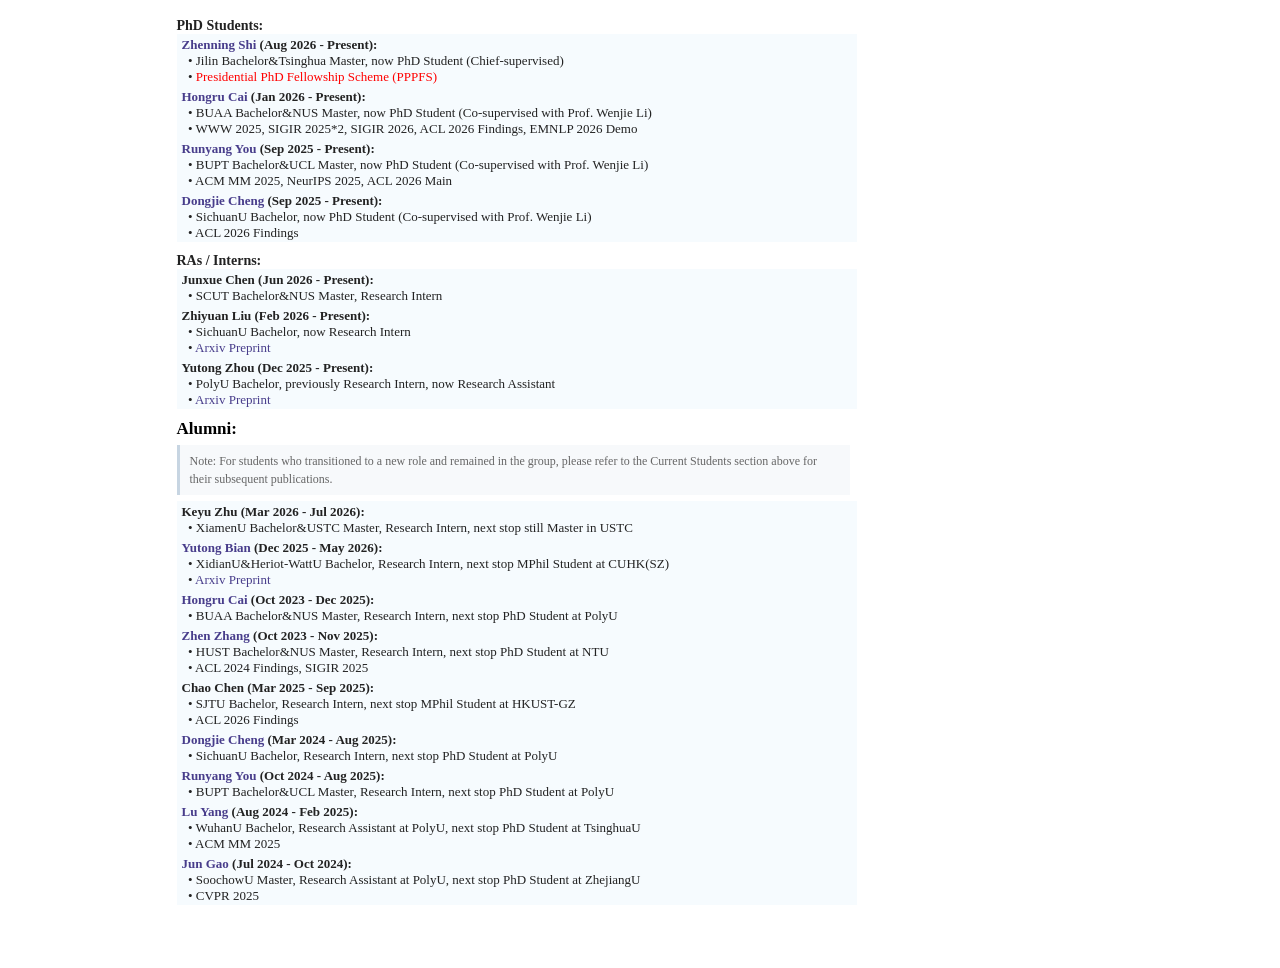
==== commit 70909979: "Verify student homepages and remove empty profile links" ====
--- a/index.html
+++ b/index.html
@@ -361,7 +361,7 @@
 <table>
   <tbody>
   <tr>
-    <td class="left"><a href="https://openreview.net/pdf?id=8YJuFvsi7a"
+    <td class="left"><a href="https://arxiv.org/abs/2604.13519"
       target="_blank"><img src="./images/pdf.png" width="25" height="25"><br>pdf</a></td>
     <td><span class="title">ToolSpec: Accelerating Tool Calling via Schema-Aware and Retrieval-Augmented Speculative Decoding</span>
       <br>Heming Xia, <b>Yongqi Li</b>*, Cunxiao Du, Mingbo Song, Wenjie Li
@@ -400,7 +400,7 @@
 <table>
   <tbody>
   <tr>
-    <td class="left"><a href="https://aclanthology.org/2026.acl-long.2069.pdf"
+    <td class="left"><a href="https://arxiv.org/abs/2510.07745"
       target="_blank"><img src="./images/pdf.png" width="25" height="25"><br>pdf</a></td>
     <td><span class="title">Parallel Test-Time Scaling for Latent Reasoning Models</span> 
       <br> Runyang You, <b>Yongqi Li</b>*, Meng Liu, Wenjie Wang, Liqiang Nie, Wenjie Li
@@ -413,7 +413,7 @@
 <table>
   <tbody>
   <tr>
-    <td class="left"><a href="https://aclanthology.org/2026.acl-long.917.pdf"
+    <td class="left"><a href="https://arxiv.org/abs/2510.10528"
       target="_blank"><img src="./images/pdf.png" width="25" height="25"><br>pdf</a></td>
     <td><span class="title">Merlin's Whisper: Enabling Efficient Reasoning in Large Language Models via Black-box Persuasive Prompting</span> 
       <br> Heming Xia, Cunxiao Du*, Rui Li, Chak Tou Leong, <b>Yongqi Li</b>*, Wenjie Li
@@ -428,7 +428,7 @@
 <table>
   <tbody>
   <tr>
-    <td class="left"><a href="https://aclanthology.org/2026.acl-long.2077.pdf"
+    <td class="left"><a href="https://arxiv.org/abs/2604.10788"
       target="_blank"><img src="./images/pdf.png" width="25" height="25"><br>pdf</a></td>
     <td><span class="title">TInR: Exploring Tool-Internalized Reasoning in Large Language Models</span> 
       <br> Qiancheng Xu, <b>Yongqi Li</b>*, Fan Liu, Hongru Wang, Min Yang, Wenjie Li
@@ -468,7 +468,7 @@
 <table>
   <tbody>
   <tr>
-    <td class="left"><a href="https://aclanthology.org/2026.findings-acl.1937.pdf"
+    <td class="left"><a href="https://arxiv.org/abs/2601.09536"
       target="_blank"><img src="./images/pdf.png" width="25" height="25"><br>pdf</a></td>
     <td><span class="title">Omni-R1: Towards the Unified Generative Paradigm for Multimodal Reasoning</span> 
       <br> Dongjie Cheng, <b>Yongqi Li</b>*, Zhixin Ma, Hongru Cai, Yupeng Hu, Wenjie Wang, Liqiang Nie, Wenjie Li
@@ -496,7 +496,7 @@
 <table>
   <tbody>
   <tr>
-    <td class="left"><a href="https://aclanthology.org/2026.findings-acl.447.pdf"
+    <td class="left"><a href="https://aclanthology.org/2026.findings-acl.447/"
       target="_blank"><img src="./images/pdf.png" width="25" height="25"><br>pdf</a></td>
     <td><span class="title">Self-Sum: Teaching Agent Itself to Decide When and What to Summarize</span> 
       <br> Hongru Wang, Rui Wang, Jushi Kai, Boyang Xue, <b>Yongqi Li</b>, Shijue Huang, Xiaoteng Ma, Jeff Z. Pan, Amos Storkey
@@ -661,7 +661,7 @@
 <table>
   <tbody>
   <tr>
-    <td class="left"><a href="https://openaccess.thecvf.com/content/CVPR2025/papers/Gao_Interleaved-Modal_Chain-of-Thought_CVPR_2025_paper.pdf"
+    <td class="left"><a href="https://arxiv.org/abs/2411.19488"
 			target="_blank"><img src="./images/pdf.png" width="25" height="25"><br>pdf</a></td>
     <td><span class="title">Interleaved-Modal Chain-of-Thought</span> 
       <br>Jun Gao, <b>Yongqi Li</b>*, Ziqiang Cao*, Wenjie Li
@@ -728,7 +728,7 @@
 <table>
   <tbody>
   <tr>
-    <td class="left"><a href="https://aclanthology.org/2025.coling-main.254.pdf"
+    <td class="left"><a href="https://arxiv.org/abs/2312.17257"
 			target="_blank"><img src="./images/pdf.png" width="25" height="25"><br>pdf</a></td>
     <td><span class="title">Personalized Large Language Model Assistant with Evolving Conditional Memory </span> 
       <br>Ruifeng Yuan, Shichao Sun, <b>Yongqi Li</b>*, Zili Wang, Ziqiang Cao, Wenjie Li
@@ -874,7 +874,7 @@
 <table>
   <tbody>
   <tr>
-    <td class="left"><a href="https://openaccess.thecvf.com/content/CVPR2024/papers/Qu_Discriminative_Probing_and_Tuning_for_Text-to-Image_Generation_CVPR_2024_paper.pdf"
+    <td class="left"><a href="https://arxiv.org/abs/2403.04321"
 			target="_blank"><img src="./images/pdf.png" width="25" height="25"><br>pdf</a></td>
     <td><span class="title">Discriminative Probing and Tuning for Text-to-Image Generation</span> 
       <br><be> Leigang Qu, Wenjie Wang, <b>Yongqi Li</b>, Hanwang Zhang, Liqiang Nie, Tat-Seng Chua
@@ -917,7 +917,7 @@
 <table>
   <tbody>
   <tr>
-    <td class="left"><a href="papers/Generative Retrieval for Conversational Question Answering.pdf" 
+    <td class="left"><a href="https://www.microsoft.com/en-us/research/publication/generative-retrieval-for-conversational-question-answering/"
 			target="_blank"><img src="./images/pdf.png" width="25" height="25"><br>pdf</a></td>
     <td><span class="title">Generative Retrieval for Conversational Question Answering </span> 
       <br><b>Yongqi Li</b>, Nan Yang, Liang Wang, Furu Wei, Wenjie Li
@@ -946,7 +946,7 @@
 <table>
   <tbody>
   <tr>
-    <td class="left"><a href="papers/MMCoQA Conversational Question Answering over Text Tables and Images.pdf" 
+    <td class="left"><a href="https://aclanthology.org/2022.acl-long.290/"
 			target="_blank"><img src="./images/pdf.png" width="25" height="25"><br>pdf</a></td>
     <td><span class="title">MMCoQA: Conversational Question Answering over Text, Tables, and Images</span> 
       <br><b>Yongqi Li</b>, Wenjie Li, Liqiang Nie
@@ -960,7 +960,7 @@
 <table>
   <tbody>
   <tr>
-    <td class="left"><a href="papers/Dynamic Graph Reasoning for Conversational Open-Domain Question Answering.pdf" 
+    <td class="left"><a href="https://dl.acm.org/doi/10.1145/3498557"
 			target="_blank"><img src="./images/pdf.png" width="25" height="25"><br>pdf</a></td>
     <td><span class="title">Dynamic Graph Reasoning for Conversational Open-Domain Question Answering</span> 
       <br><b>Yongqi Li</b>, Wenjie Li, Liqiang Nie
@@ -977,7 +977,7 @@
 <table>
   <tbody>
   <tr>
-    <td class="left"><a href="papers/Large-Scale_Question_Tagging_via_Joint_Question-Topic_Embedding_Learning.pdf" 
+    <td class="left"><a href="https://dl.acm.org/doi/10.1145/3380954"
 			target="_blank"><img src="./images/pdf.png" width="25" height="25"><br>pdf</a></td>
     <td><span class="title">Large-Scale Question Tagging via Joint Question-Topic Embedding Learning</span> 
       <br>Liqiang Nie, <b>Yongqi Li</b>, Fuli Feng, Xuemeng Song, Meng Wang, Yinglong Wang
@@ -991,7 +991,7 @@
 <table>
   <tbody>
   <tr>
-    <td class="left"><a href="papers/MM2019_Routing_Micro_videos_via_A_Temporal_Graph_guided_Recommendation_System.pdf" 
+    <td class="left"><a href="https://dl.acm.org/doi/10.1145/3343031.3350950"
 			target="_blank"><img src="./images/pdf.png" width="25" height="25"><br>pdf</a></td>
     <td><span class="title">Routing Micro-videos via A Temporal Graph-guided Recommendation System</span> 
       <br><b>Yongqi Li</b>, Meng Liu, Jianhua Yin, Chaoran Cui, Xinshun-Xu, Liqiang Nie
@@ -1127,7 +1127,7 @@
     <tbody>
       <tr>
         <td>
-          <span class="title"><a href="" target="_blank">Zhenning Shi</a> (Aug 2026 - Present):</span>
+          <span class="title"><a href="https://sznnzs.github.io/" target="_blank">Zhenning Shi</a> (Aug 2026 - Present):</span>
           <br>&nbsp;&nbsp;&bull; Jilin Bachelor&Tsinghua Master, now PhD Student (Chief-supervised)
 		   <br>&nbsp;&nbsp;&bull; <font color="#FF0000">Presidential PhD Fellowship Scheme (PPPFS)</font>
         </td>
@@ -1164,14 +1164,14 @@
     <tbody>
       <tr>
         <td>
-          <span class="title"><a href="" target="_blank">Junxue Chen</a> (Jun 2026 - Present):</span>
+          <span class="title">Junxue Chen (Jun 2026 - Present):</span>
           <br>&nbsp;&nbsp;&bull; SCUT Bachelor&amp;NUS Master, Research Intern
         </td>
       </tr>
 
       <tr>
         <td>
-          <span class="title"><a href="" target="_blank">Zhiyuan Liu</a> (Feb 2026 - Present):</span>
+          <span class="title">Zhiyuan Liu (Feb 2026 - Present):</span>
           <br>&nbsp;&nbsp;&bull; SichuanU Bachelor, now Research Intern
 		  <br>&nbsp;&nbsp;&bull; <a href="https://arxiv.org/abs/2607.19691" target="_blank">Arxiv Preprint</a>
         </td>
@@ -1179,7 +1179,7 @@
 
       <tr>
         <td>
-          <span class="title"><a href="" target="_blank">Yutong Zhou</a> (Dec 2025 - Present):</span>
+          <span class="title">Yutong Zhou (Dec 2025 - Present):</span>
           <br>&nbsp;&nbsp;&bull; PolyU Bachelor, previously Research Intern, now Research Assistant
 		  <br>&nbsp;&nbsp;&bull; <a href="https://arxiv.org/abs/2606.10803" target="_blank">Arxiv Preprint</a>
         </td>
@@ -1195,14 +1195,14 @@
     <tbody>
       <tr>
         <td>
-          <span class="title"><a href="" target="_blank">Keyu Zhu</a> (Mar 2026 - Jul 2026):</span>
+          <span class="title">Keyu Zhu (Mar 2026 - Jul 2026):</span>
           <br>&nbsp;&nbsp;&bull; XiamenU Bachelor&amp;USTC Master, Research Intern, next stop still Master in USTC
         </td>
       </tr>
 
       <tr>
         <td>
-          <span class="title"><a href="" target="_blank">Yutong Bian</a> (Dec 2025 - May 2026):</span>
+          <span class="title"><a href="https://petrichor20211.github.io/" target="_blank">Yutong Bian</a> (Dec 2025 - May 2026):</span>
           <br>&nbsp;&nbsp;&bull; XidianU&amp;Heriot-WattU Bachelor, Research Intern, next stop MPhil Student at CUHK(SZ)
 			<br>&nbsp;&nbsp;&bull; <a href="https://arxiv.org/abs/2606.09585" target="_blank">Arxiv Preprint</a>
         </td>
@@ -1225,7 +1225,7 @@
 
       <tr>
         <td>
-          <span class="title"><a href="" target="_blank">Chao Chen</a> (Mar 2025 - Sep 2025):</span>
+          <span class="title">Chao Chen (Mar 2025 - Sep 2025):</span>
           <br>&nbsp;&nbsp;&bull; SJTU Bachelor, Research Intern, next stop MPhil Student at HKUST-GZ
 		  <br>&nbsp;&nbsp;&bull; ACL 2026 Findings
         </td>
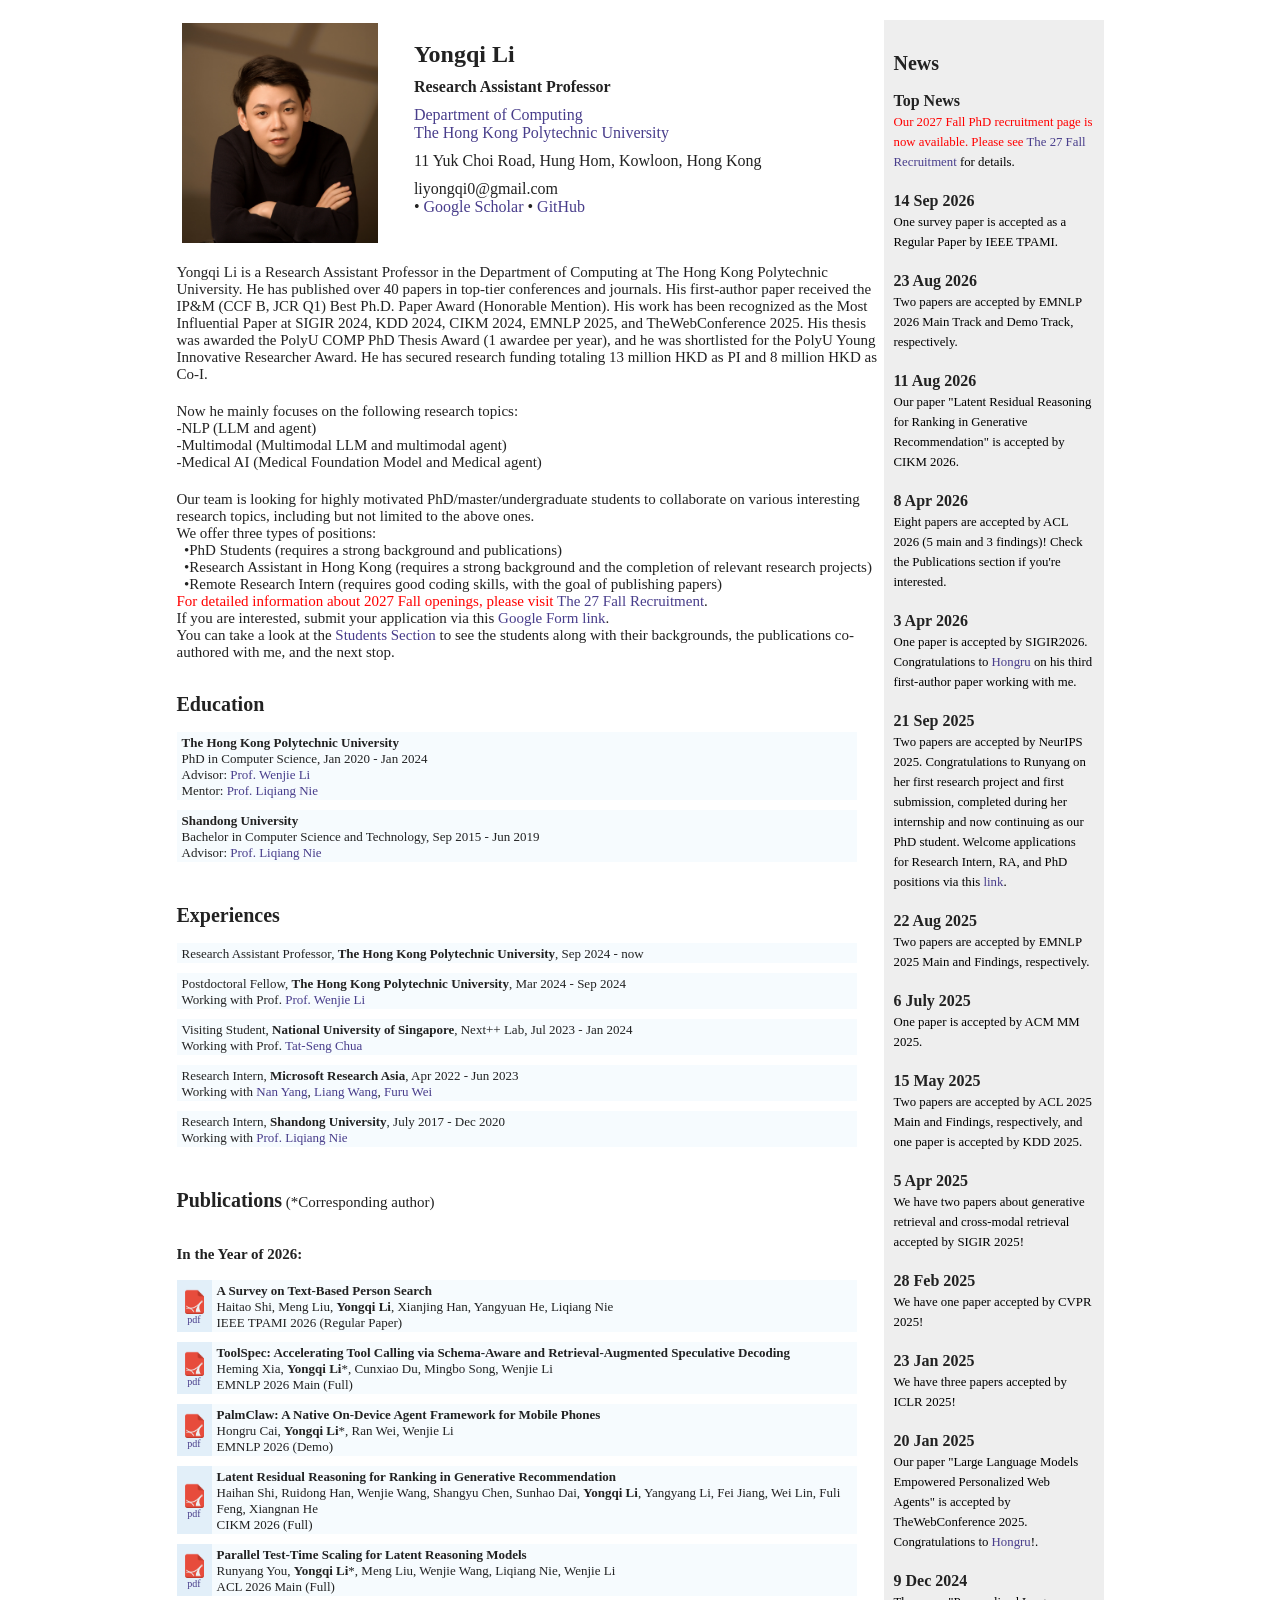
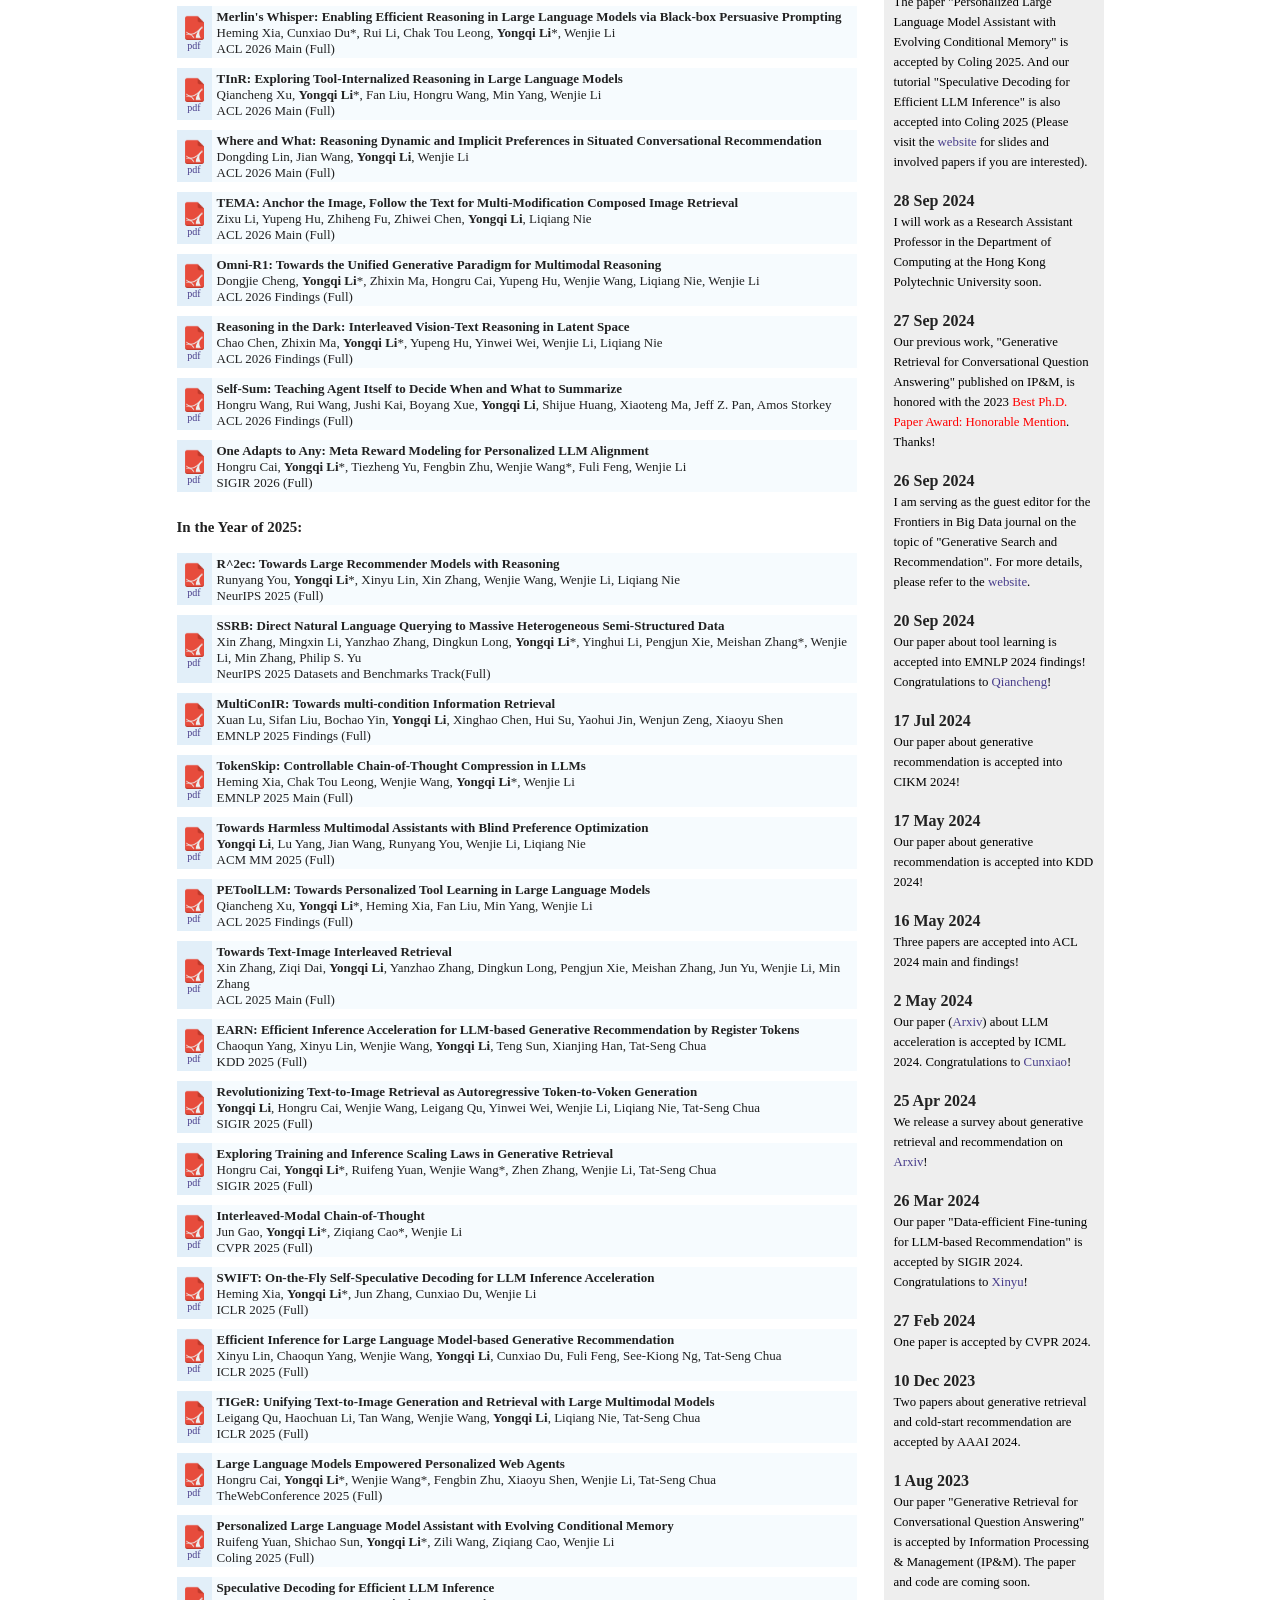
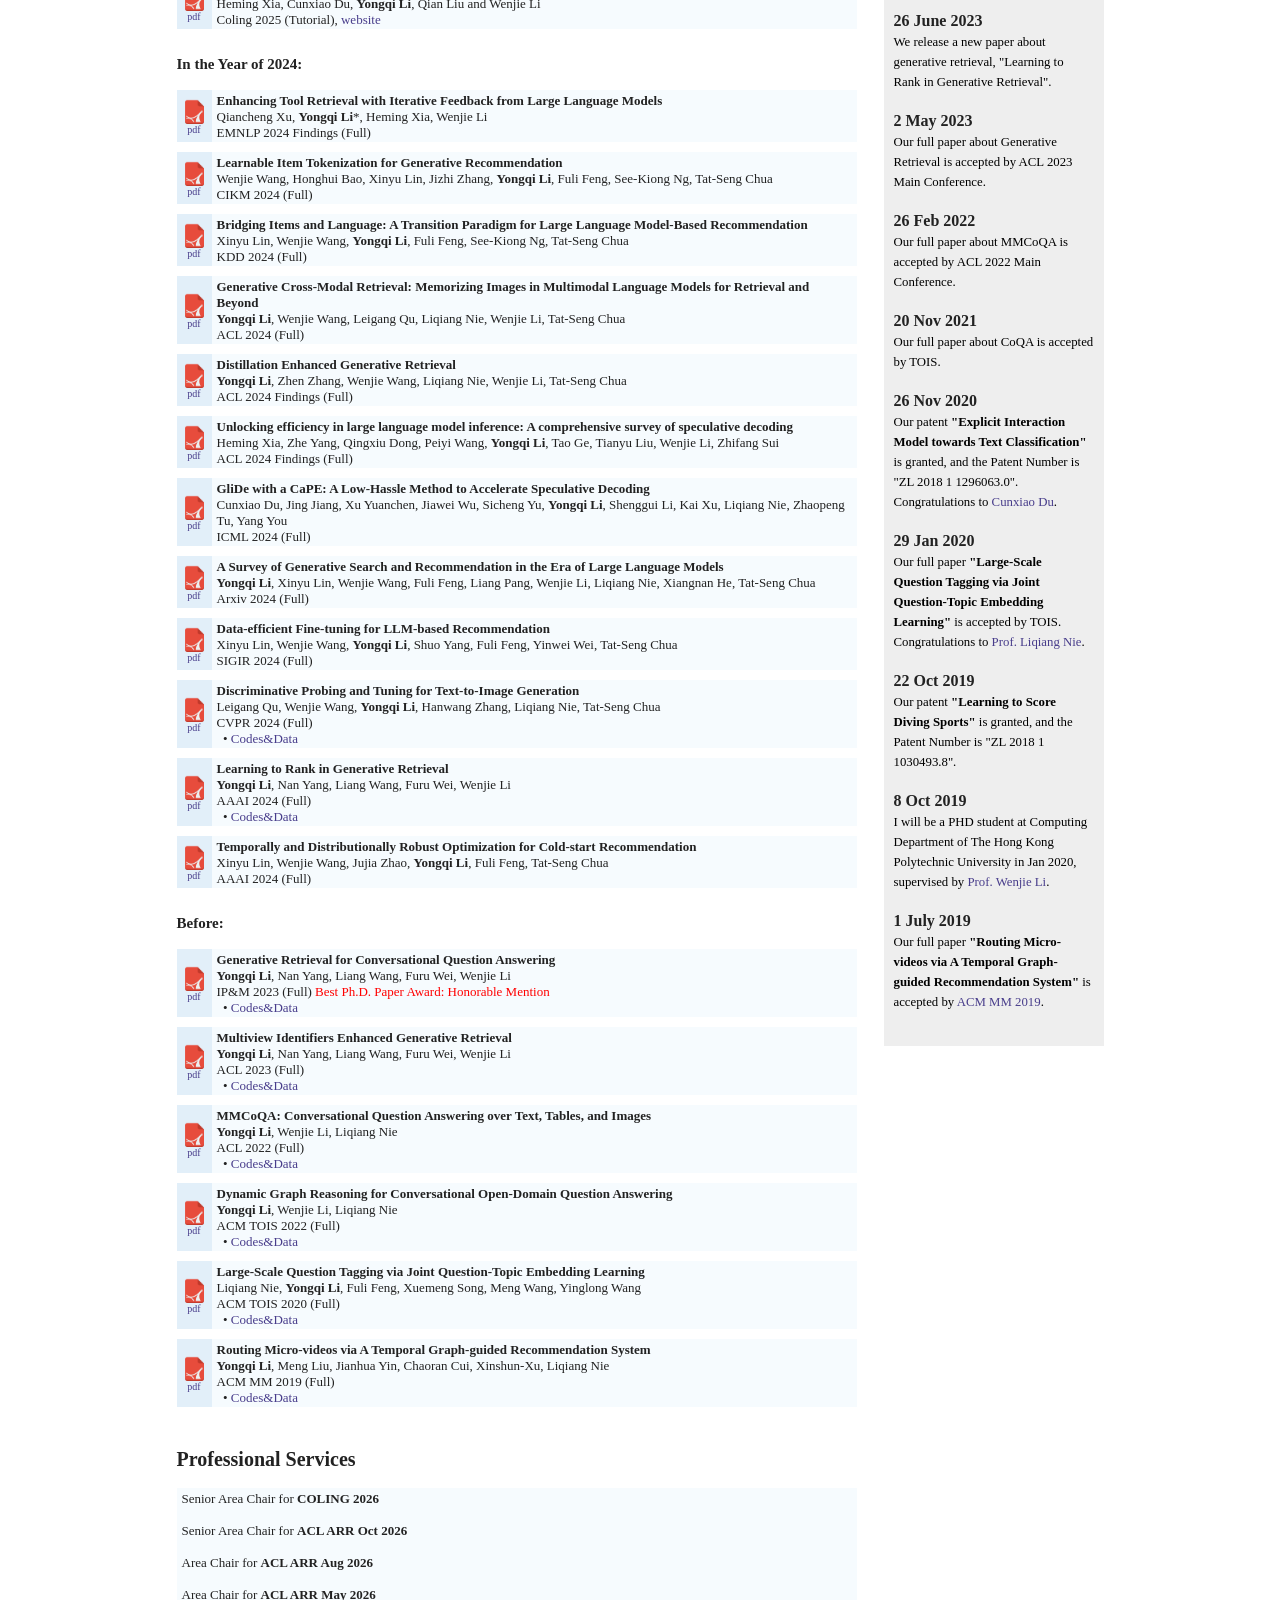
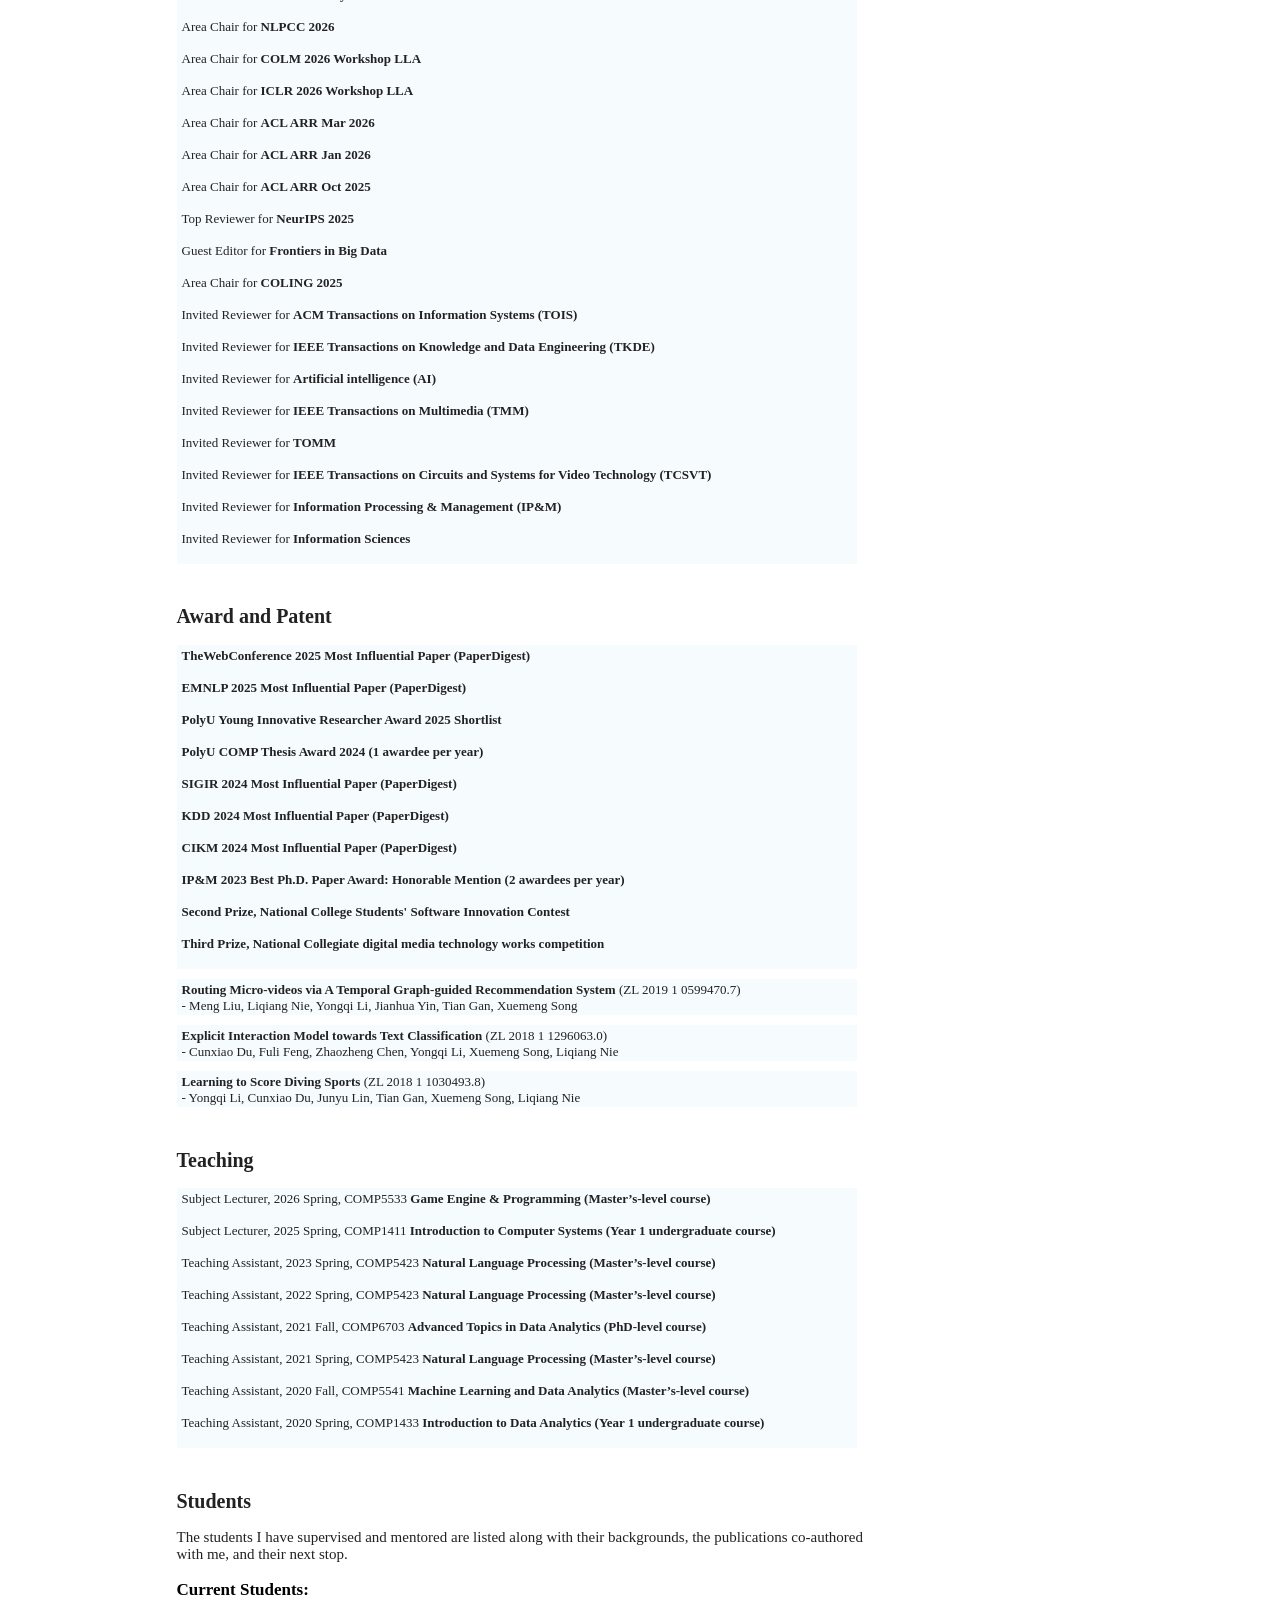
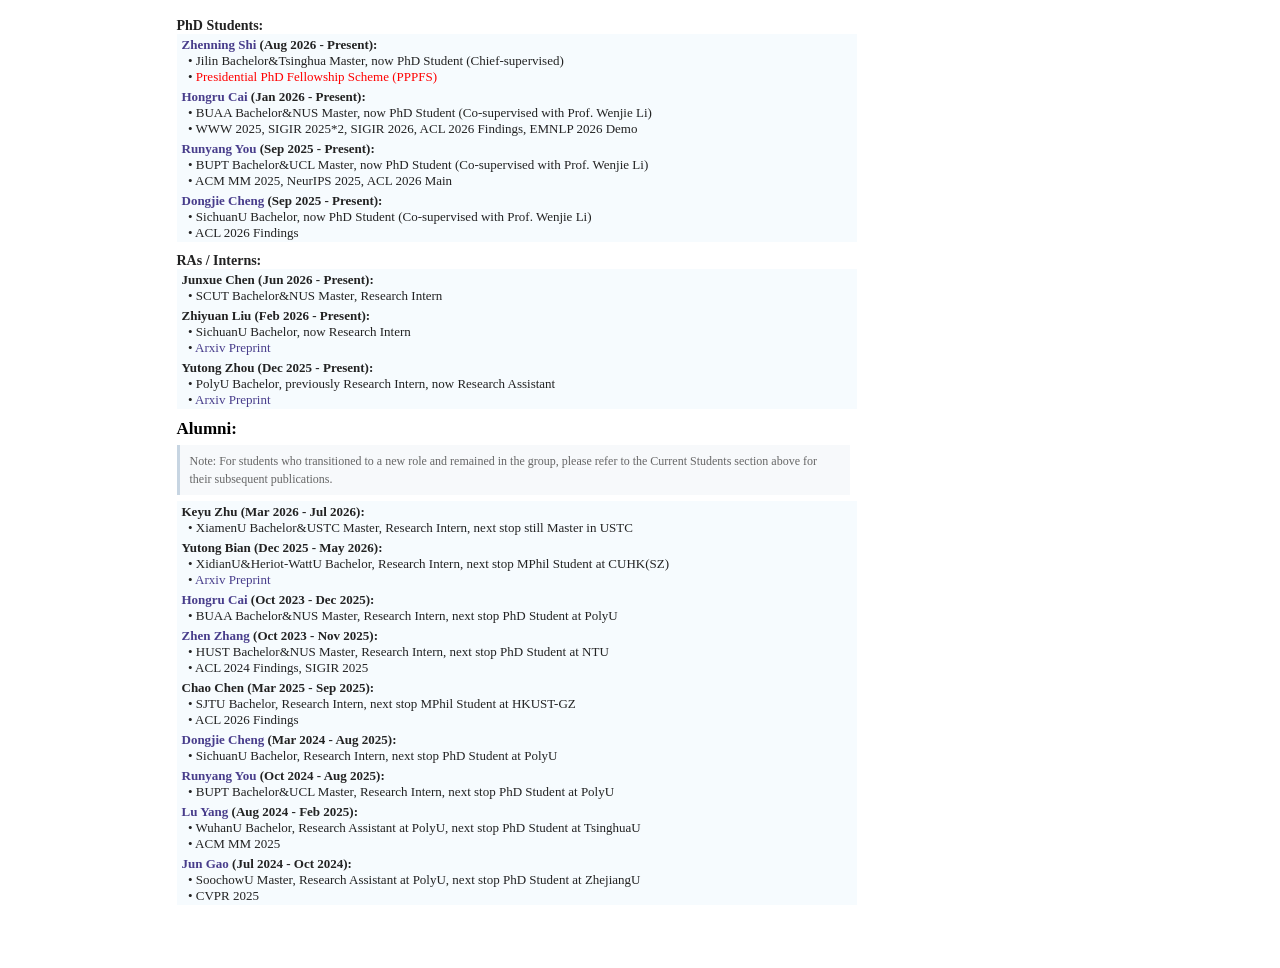
==== commit 2f75e8f3: "Remove Yutong Bian homepage link" ====
--- a/index.html
+++ b/index.html
@@ -1202,7 +1202,7 @@
 
       <tr>
         <td>
-          <span class="title"><a href="https://petrichor20211.github.io/" target="_blank">Yutong Bian</a> (Dec 2025 - May 2026):</span>
+          <span class="title">Yutong Bian (Dec 2025 - May 2026):</span>
           <br>&nbsp;&nbsp;&bull; XidianU&amp;Heriot-WattU Bachelor, Research Intern, next stop MPhil Student at CUHK(SZ)
 			<br>&nbsp;&nbsp;&bull; <a href="https://arxiv.org/abs/2606.09585" target="_blank">Arxiv Preprint</a>
         </td>
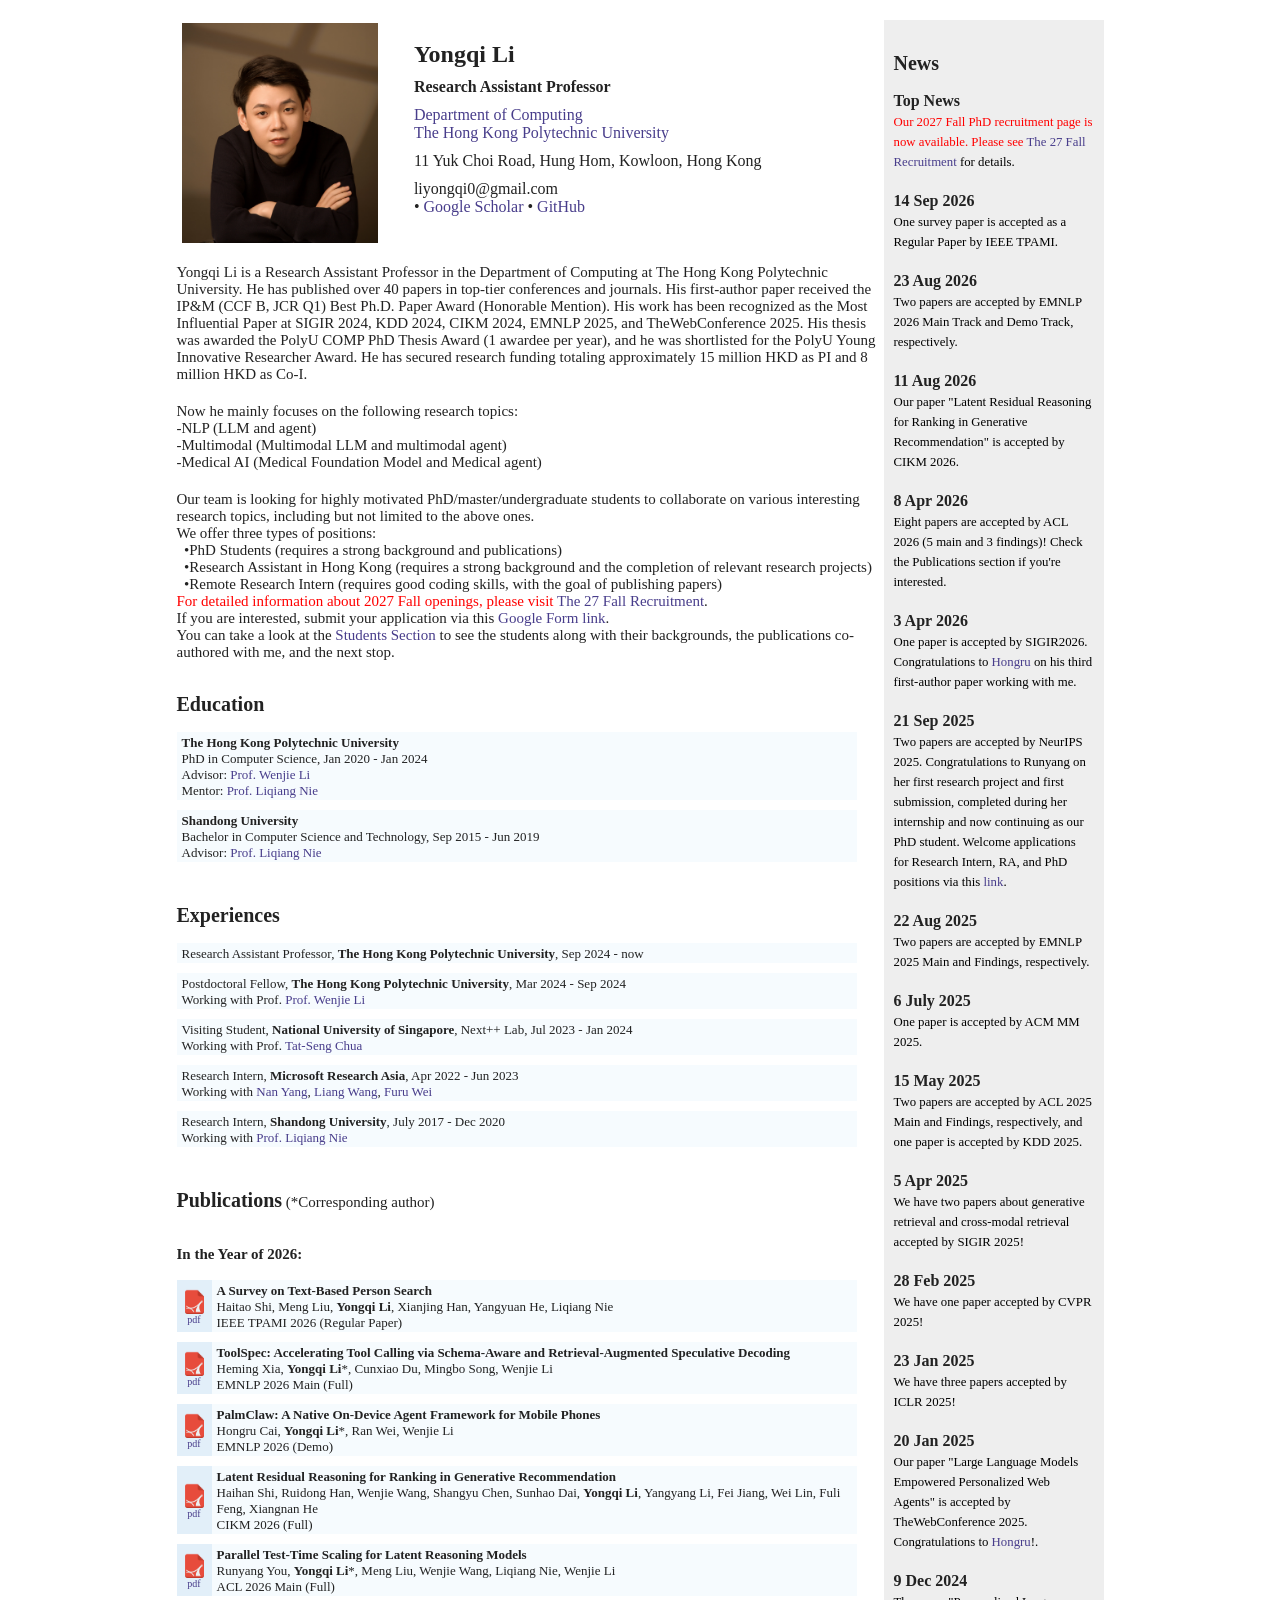
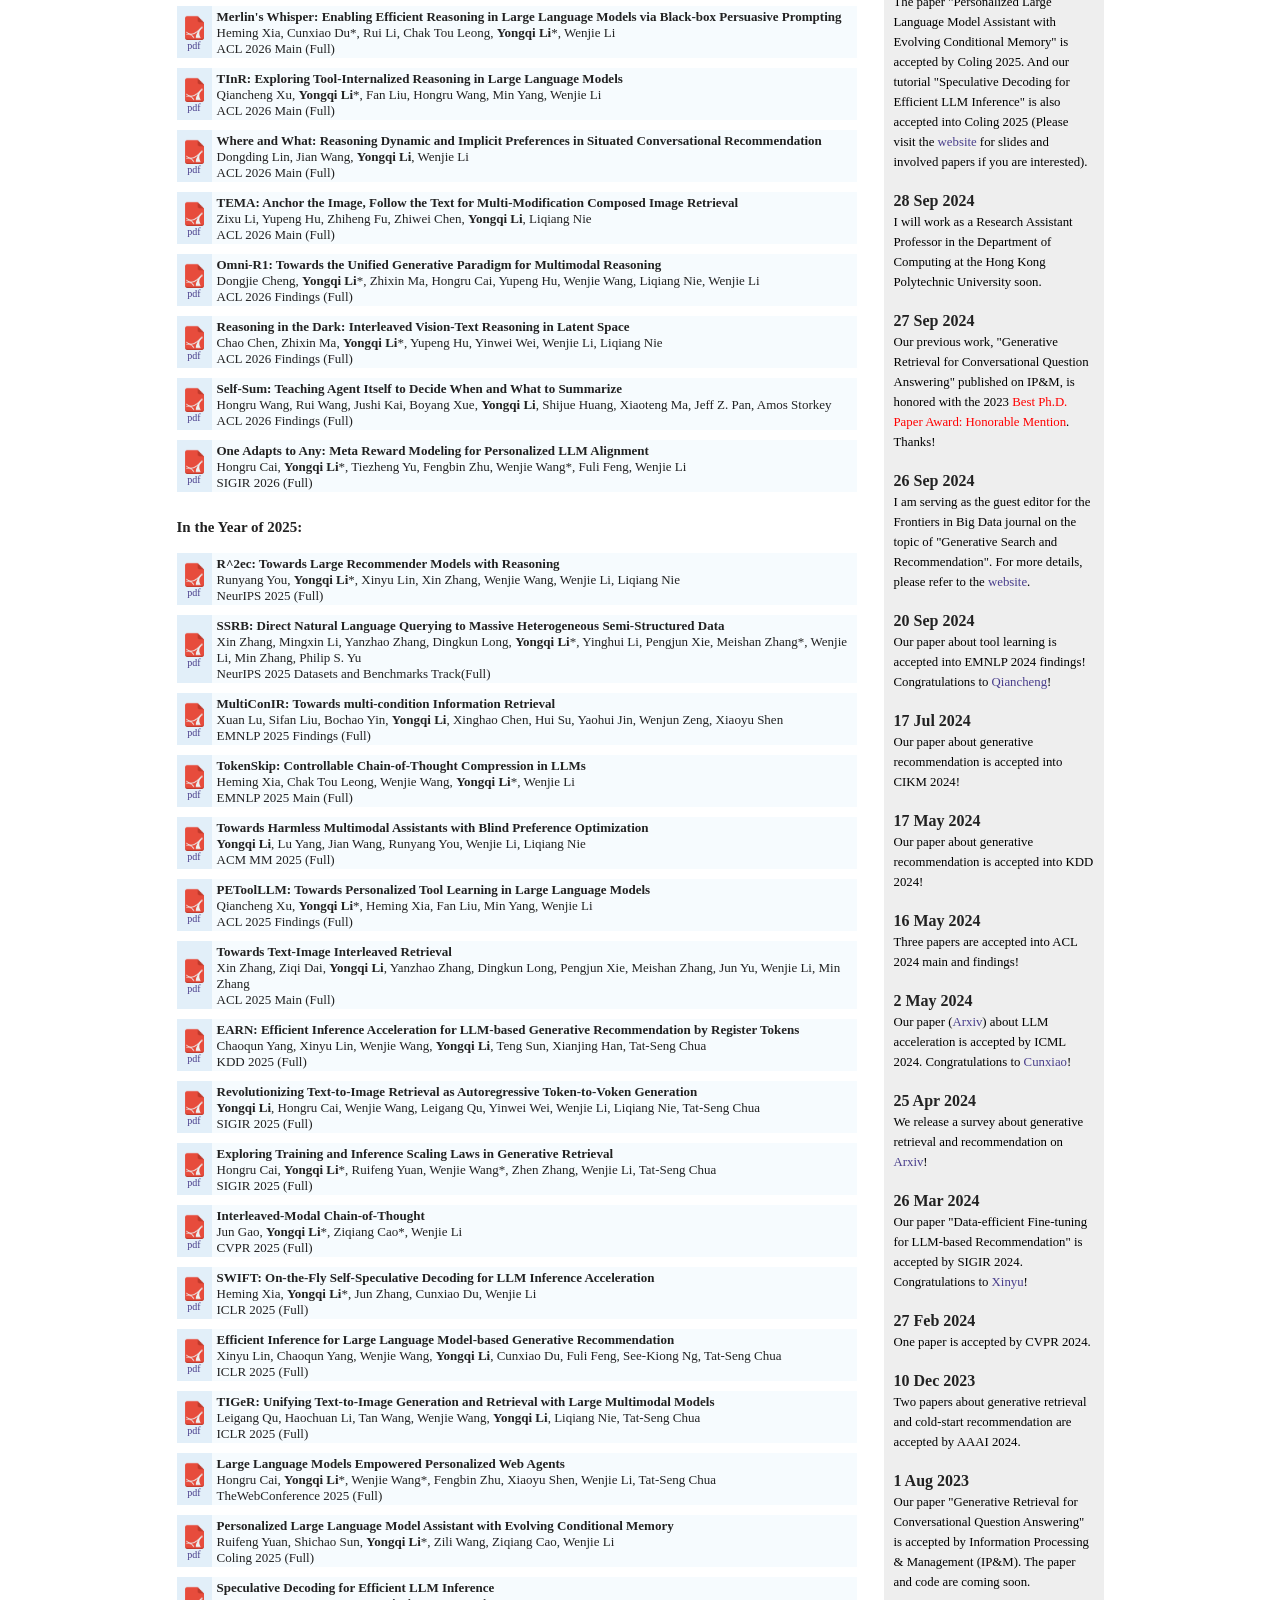
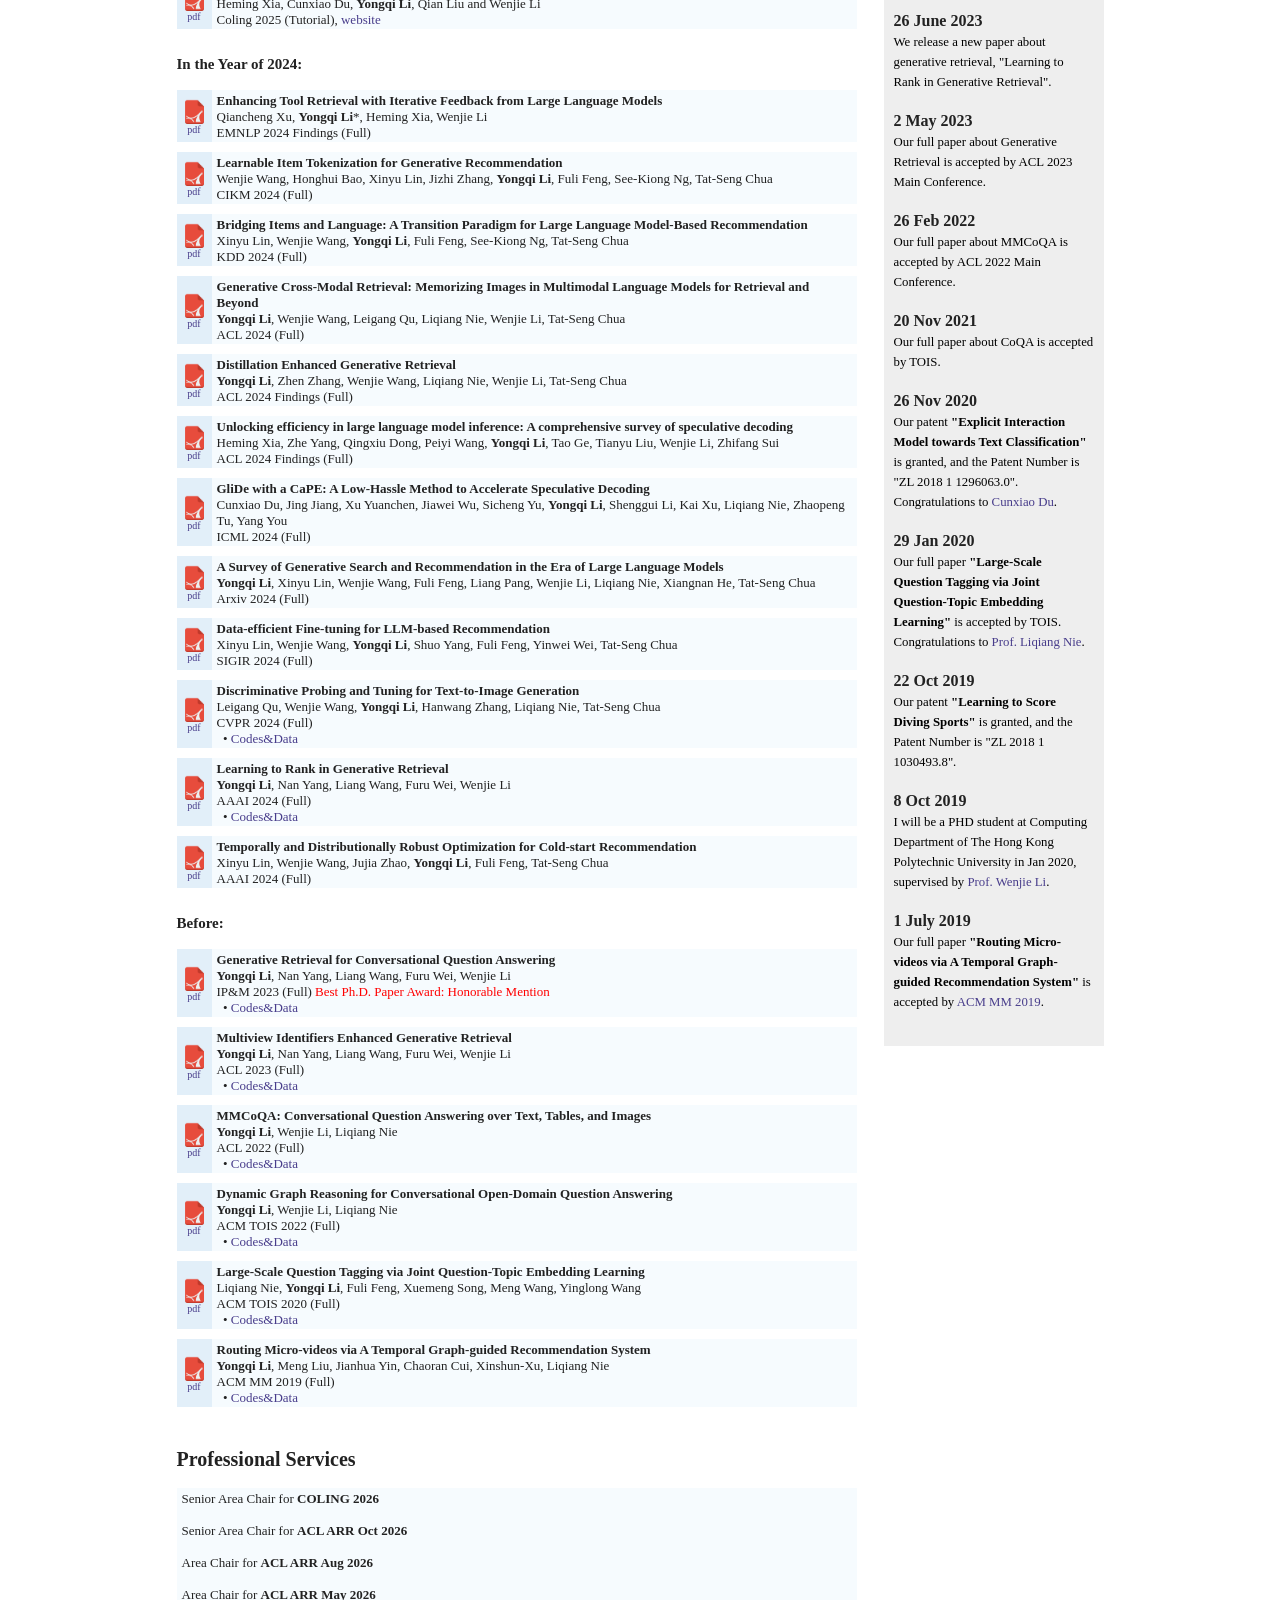
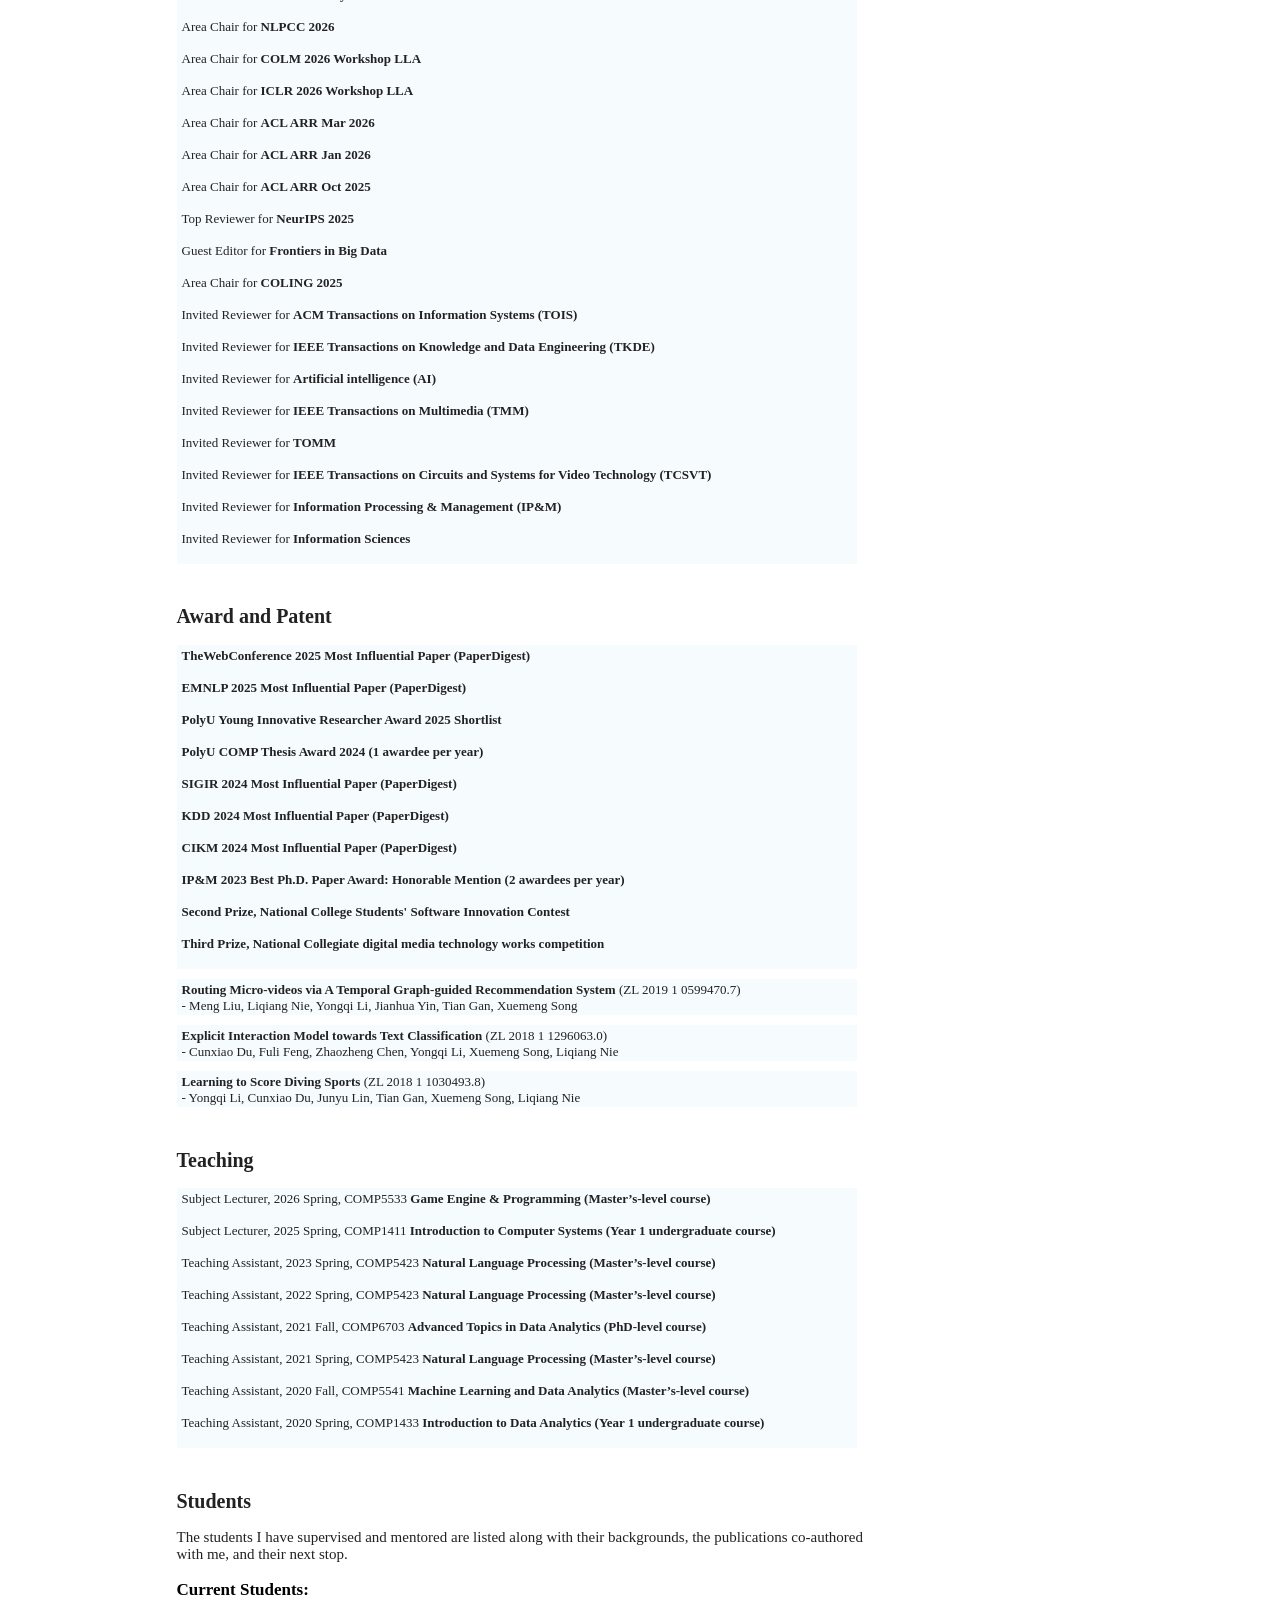
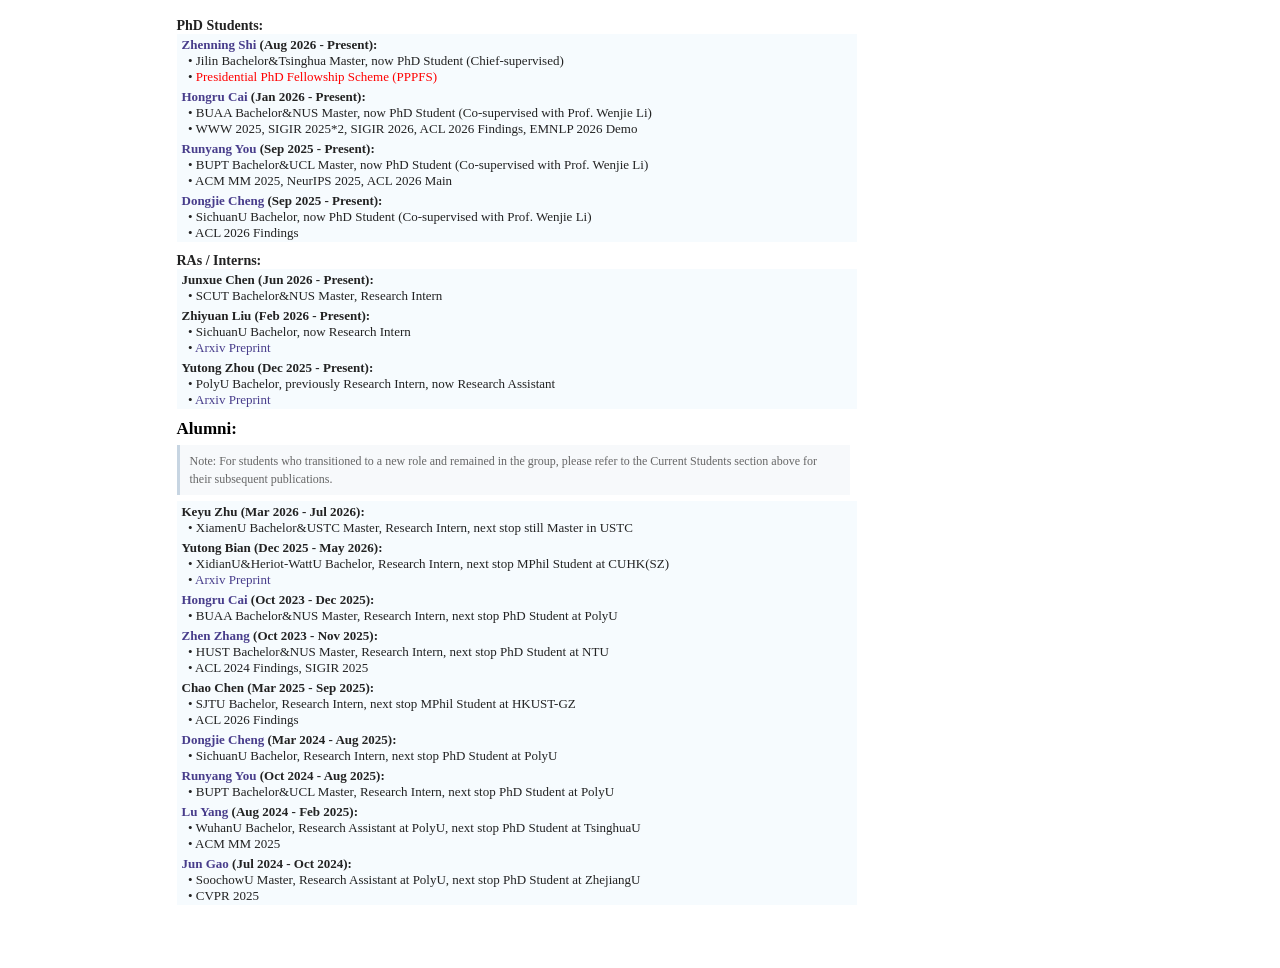
==== commit 435f0b6e: "Update PI funding summary with Huawei grants" ====
--- a/index.html
+++ b/index.html
@@ -256,7 +256,7 @@
 Yongqi Li is a Research Assistant Professor in the Department of Computing at The Hong Kong Polytechnic University. He has published over 40 papers in top-tier conferences and journals. 
 His first-author paper received the IP&amp;M (CCF B, JCR Q1) Best Ph.D. Paper Award (Honorable Mention). His work has been recognized as the Most Influential Paper at SIGIR 2024, KDD 2024, CIKM 2024, EMNLP 2025, and TheWebConference 2025. 
 His thesis was awarded the PolyU COMP PhD Thesis Award (1 awardee per year), and he was shortlisted for the PolyU Young Innovative Researcher Award. 
-He has secured research funding totaling 13 million HKD as PI and 8 million HKD as Co-I. <be>
+He has secured research funding totaling approximately 15 million HKD as PI and 8 million HKD as Co-I. <be>
 </div>
 <div style="margin-top:20px;">
 Now he mainly focuses on the following research topics:<br>
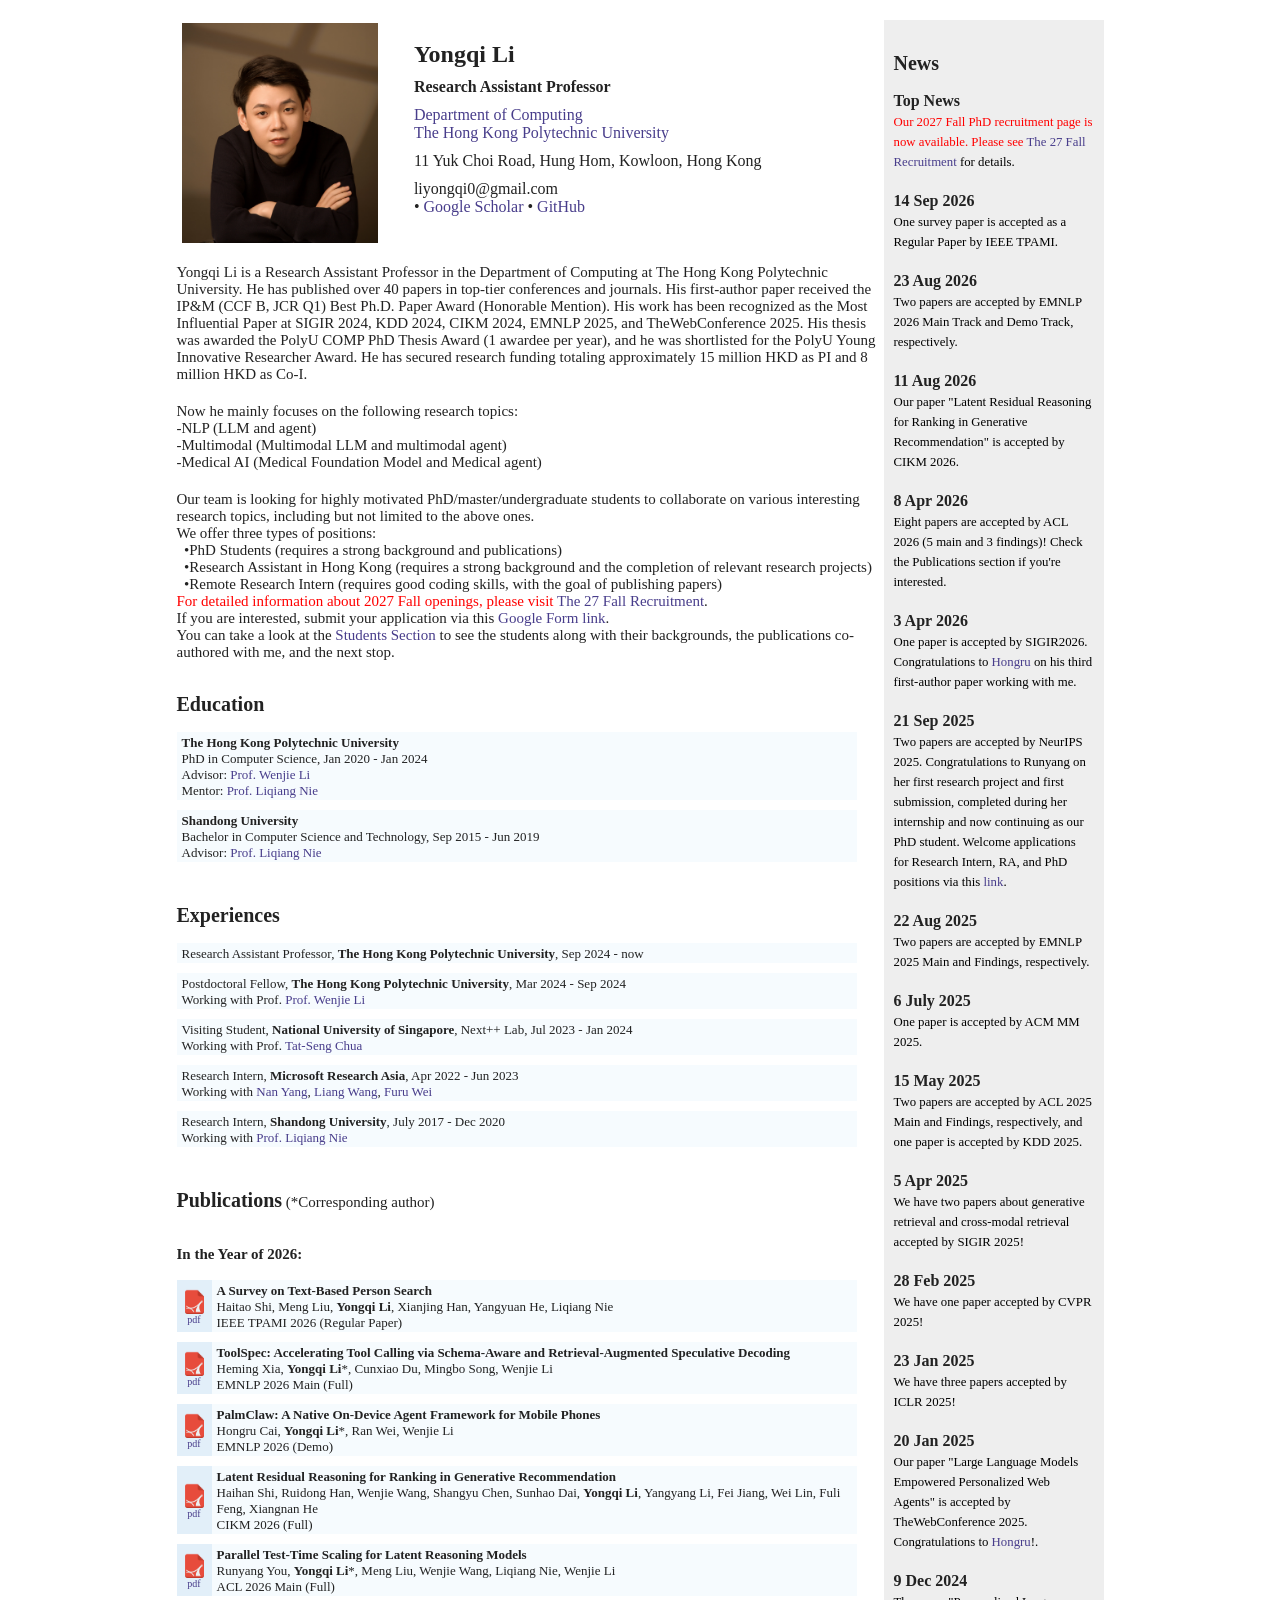
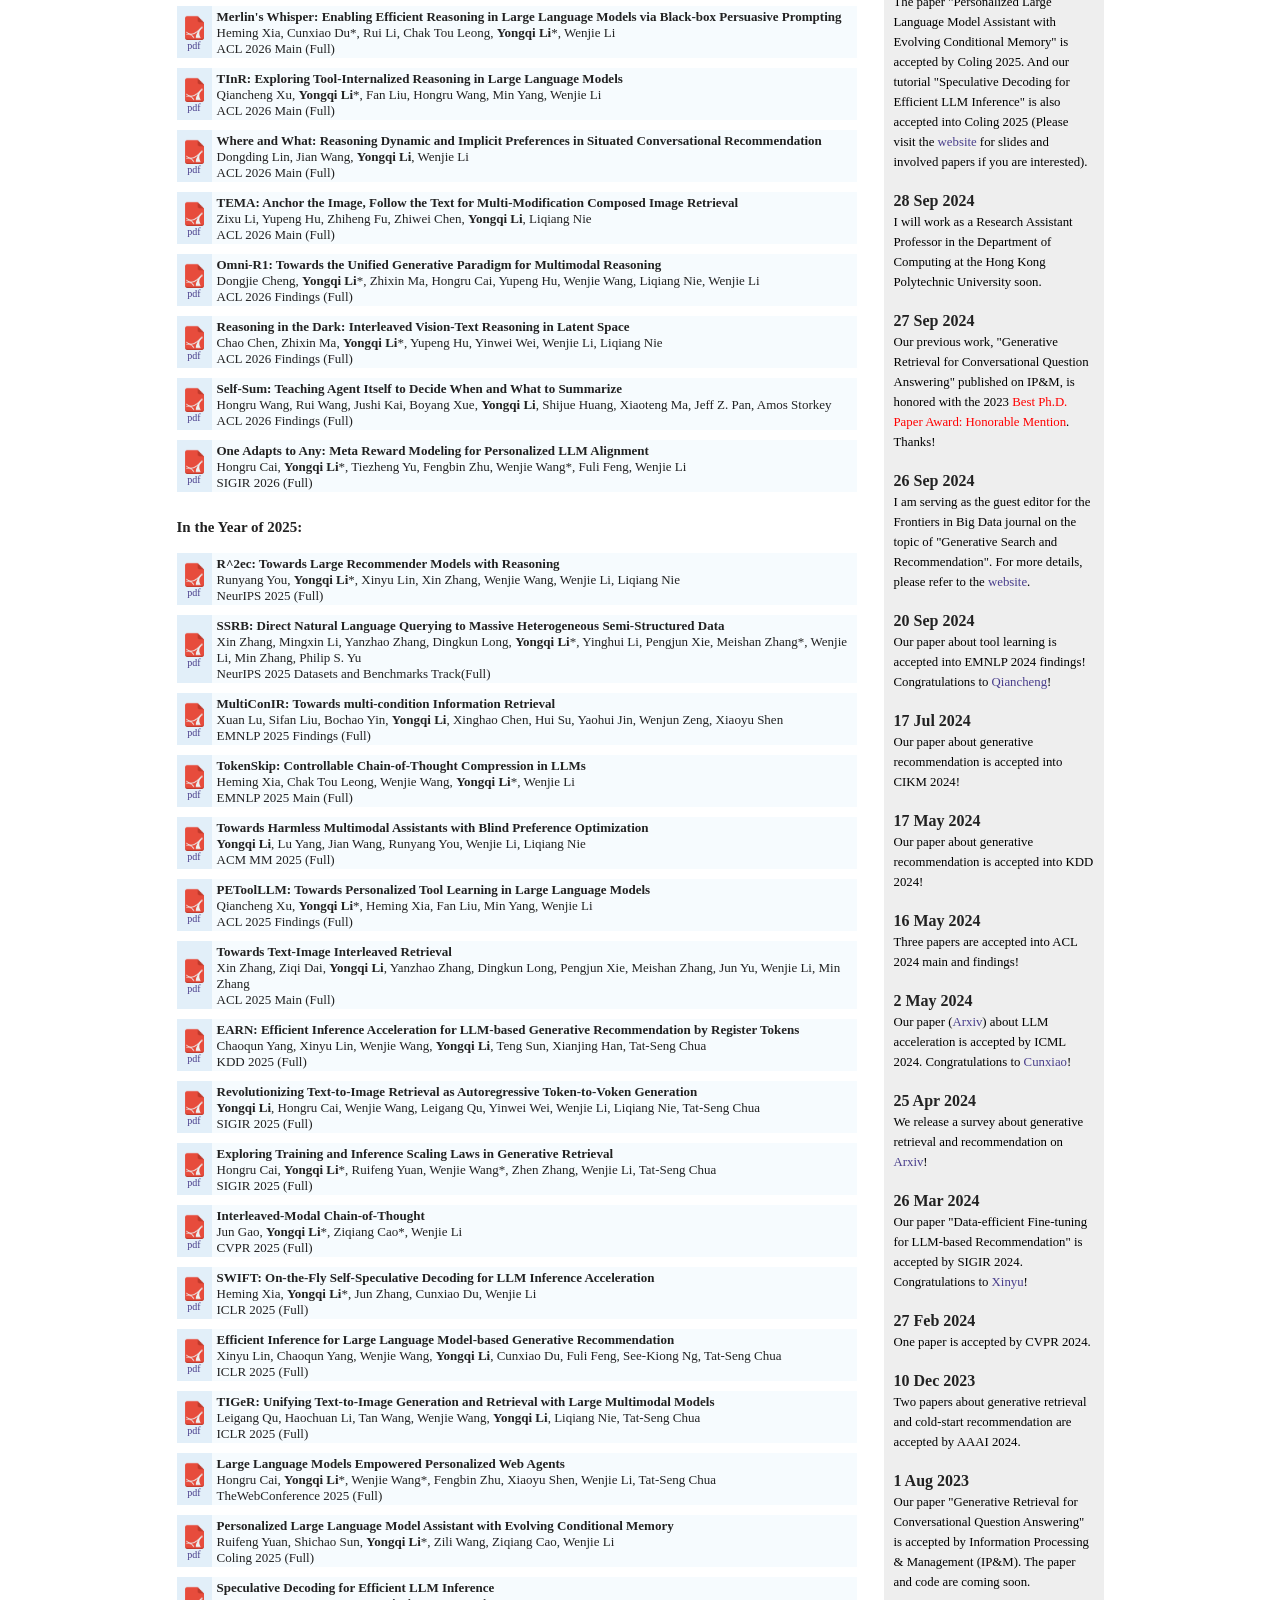
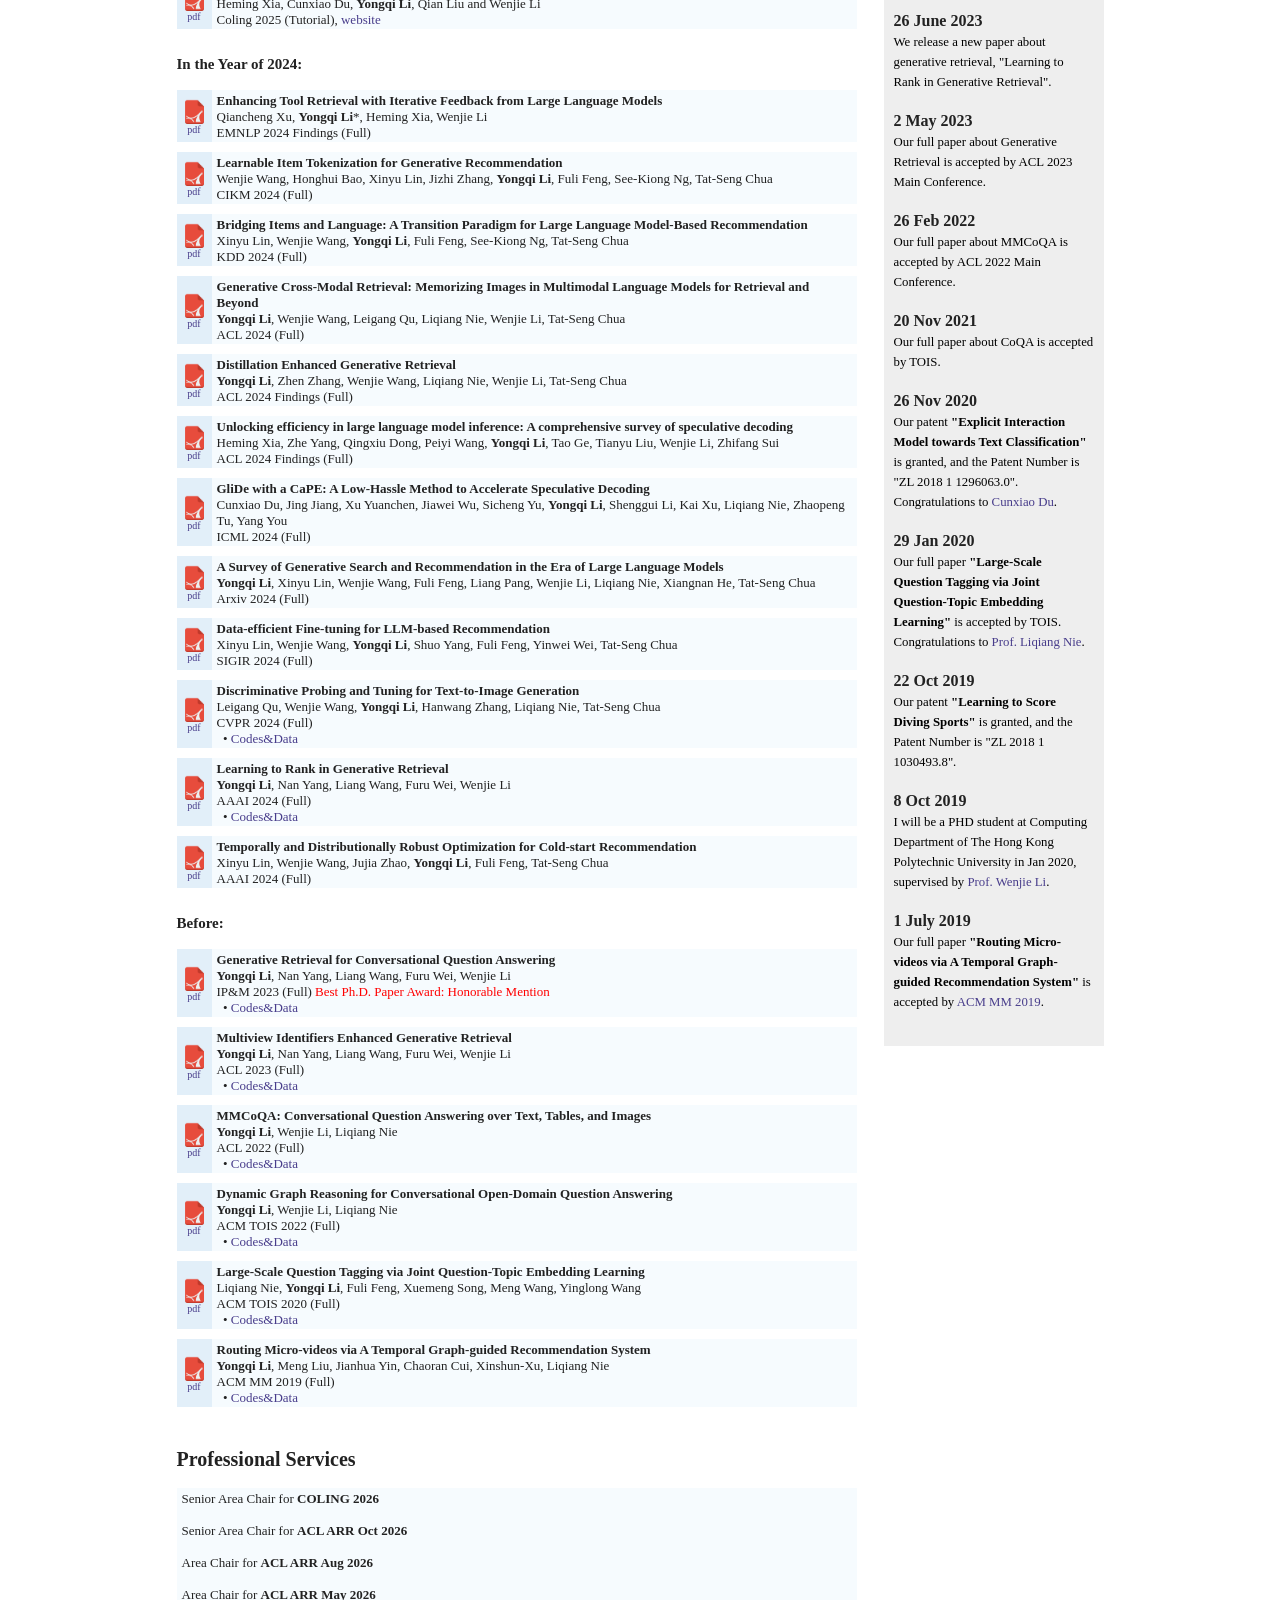
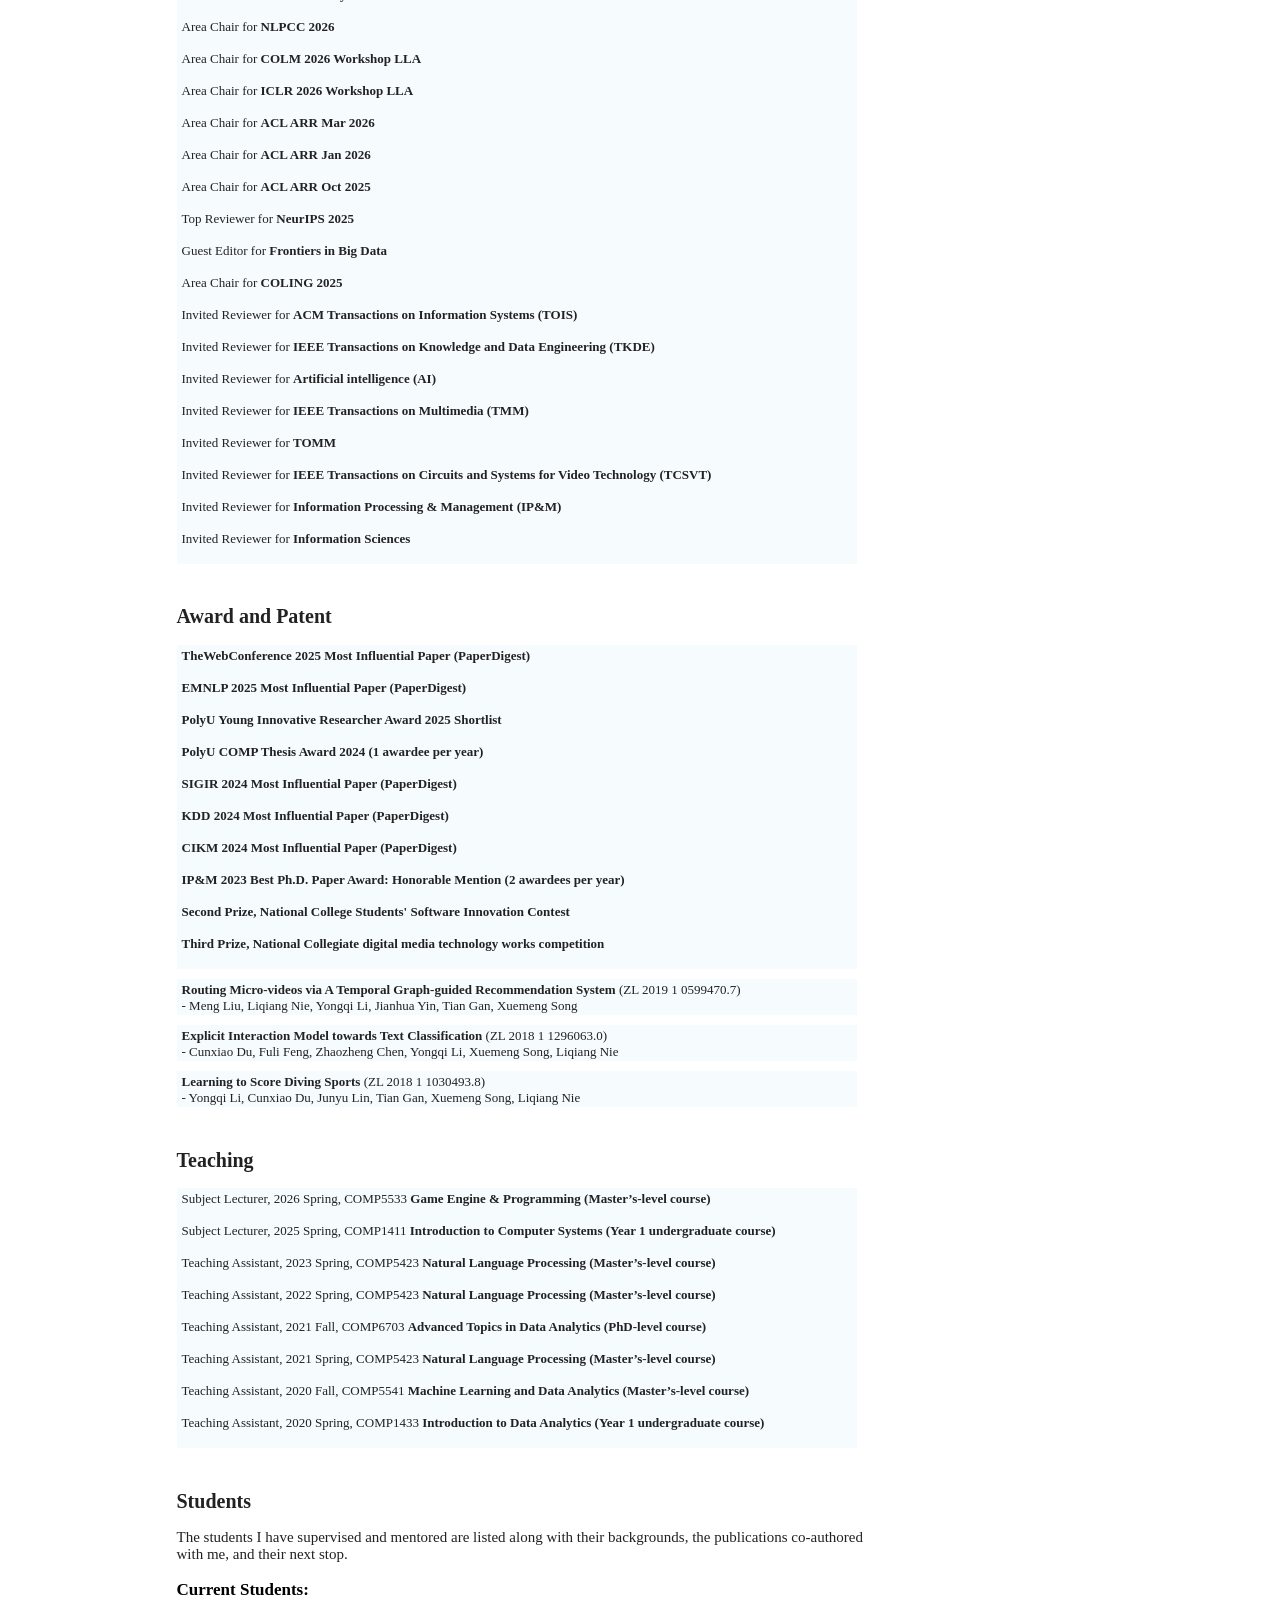
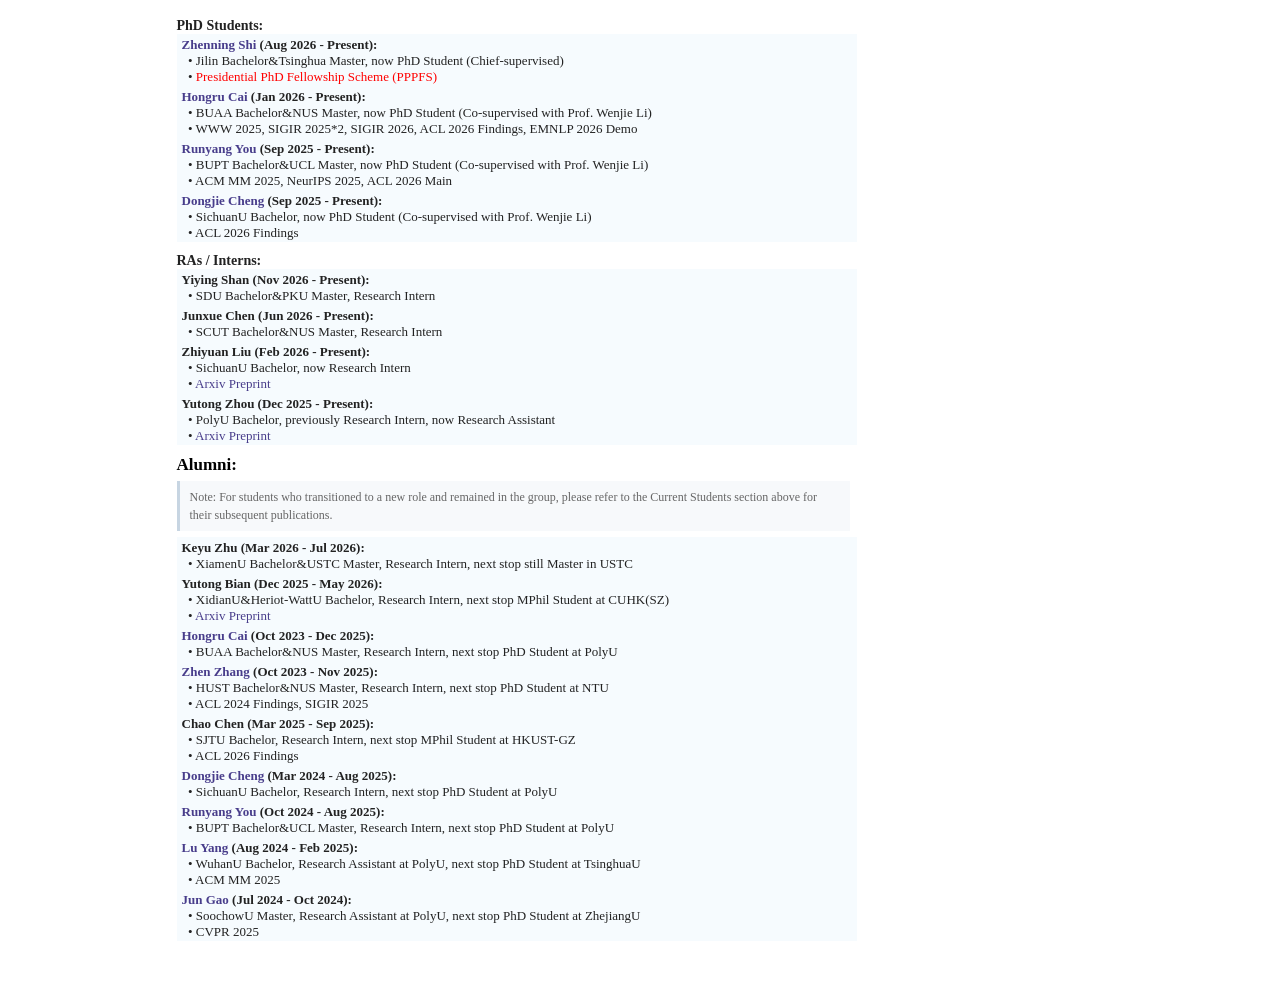
==== commit 9ae60171: "Add Yiying Shan as research intern" ====
--- a/index.html
+++ b/index.html
@@ -1164,6 +1164,12 @@
     <tbody>
       <tr>
         <td>
+          <span class="title">Yiying Shan (Nov 2026 - Present):</span>
+          <br>&nbsp;&nbsp;&bull; SDU Bachelor&amp;PKU Master, Research Intern
+        </td>
+      </tr>
+      <tr>
+        <td>
           <span class="title">Junxue Chen (Jun 2026 - Present):</span>
           <br>&nbsp;&nbsp;&bull; SCUT Bachelor&amp;NUS Master, Research Intern
         </td>
